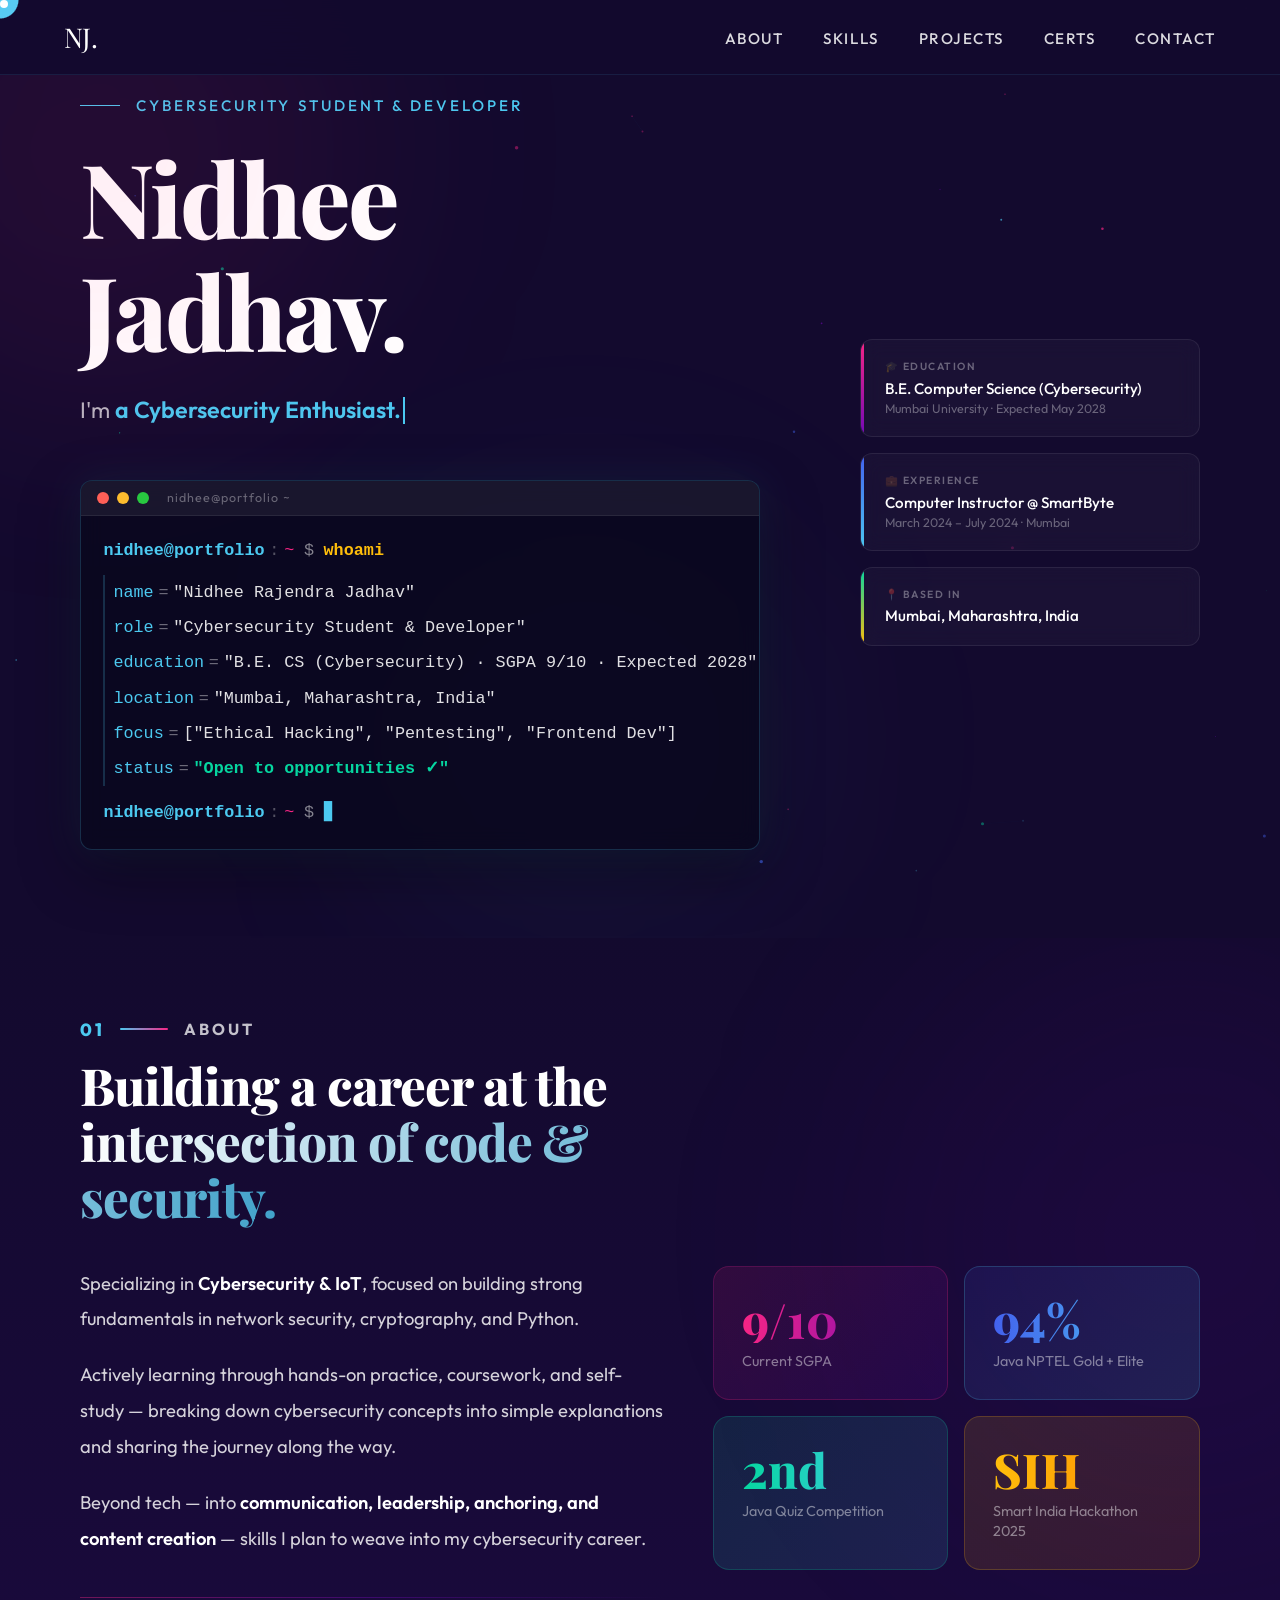
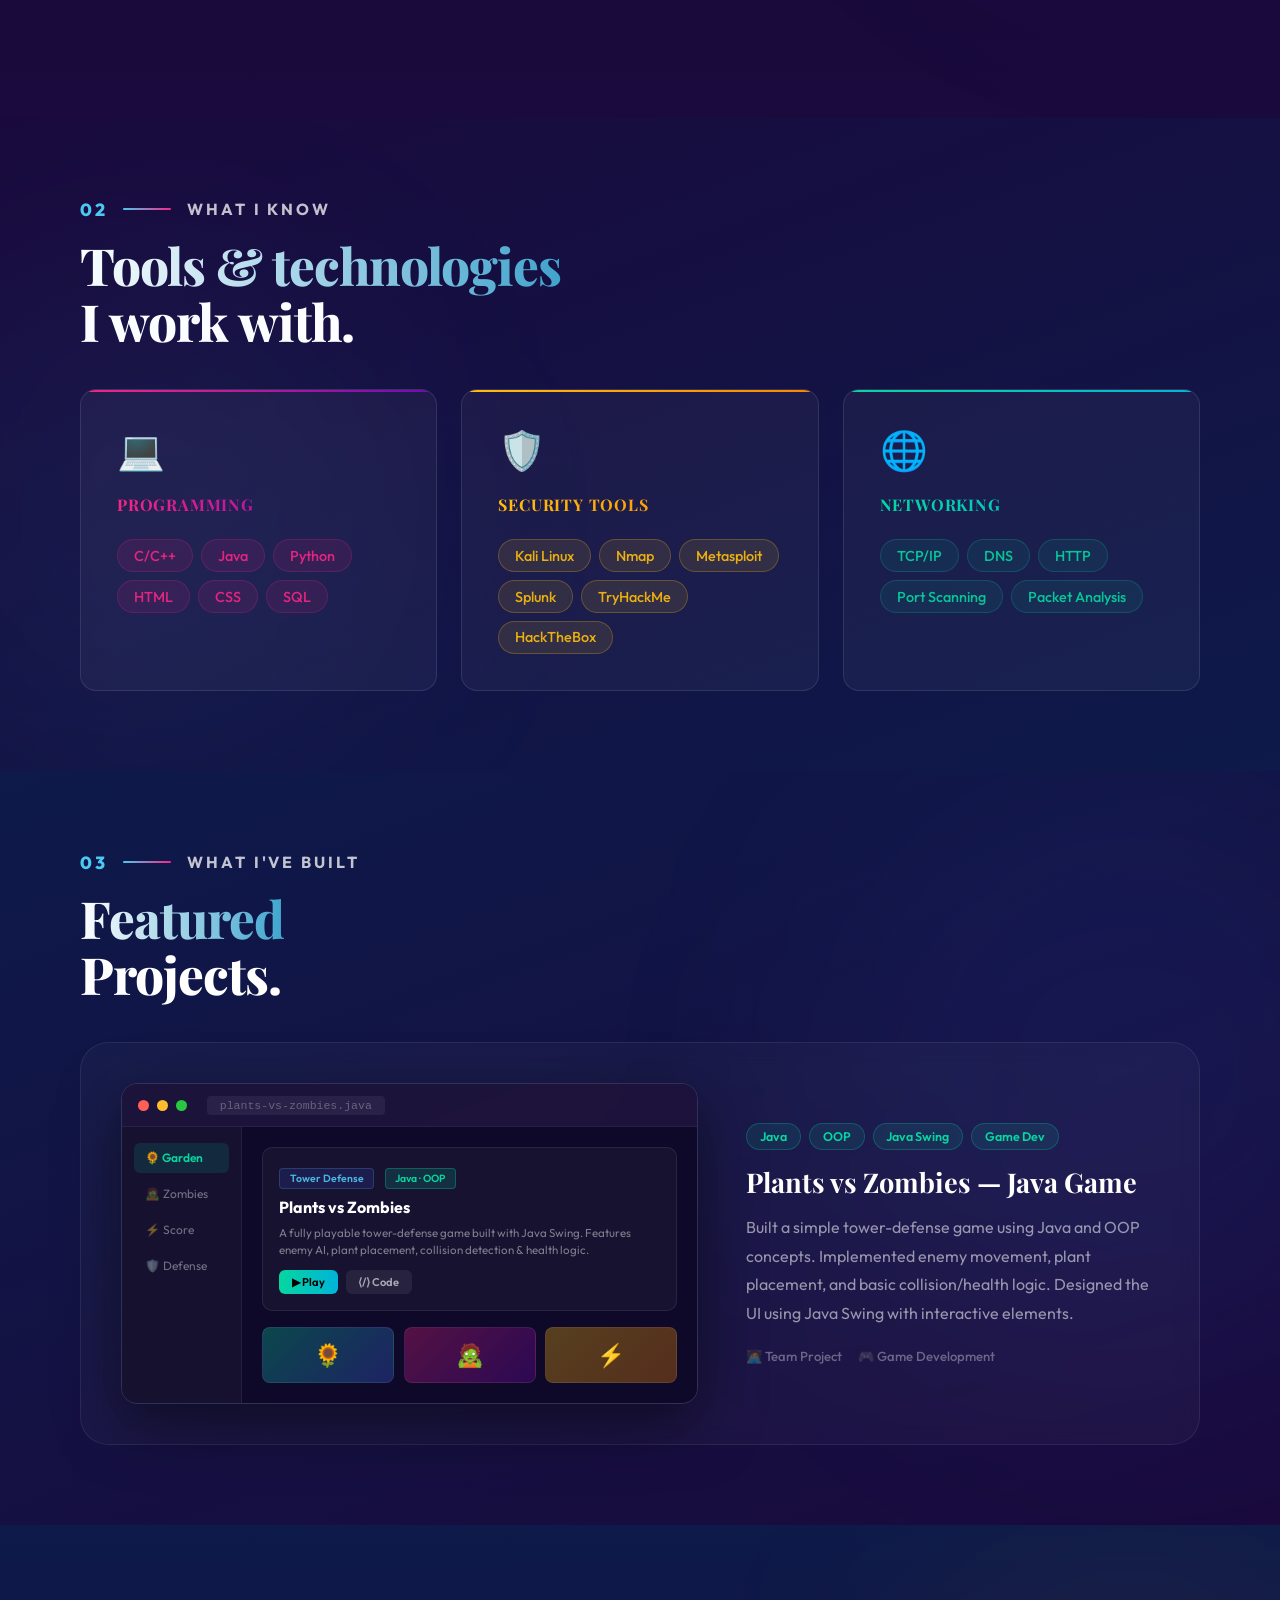
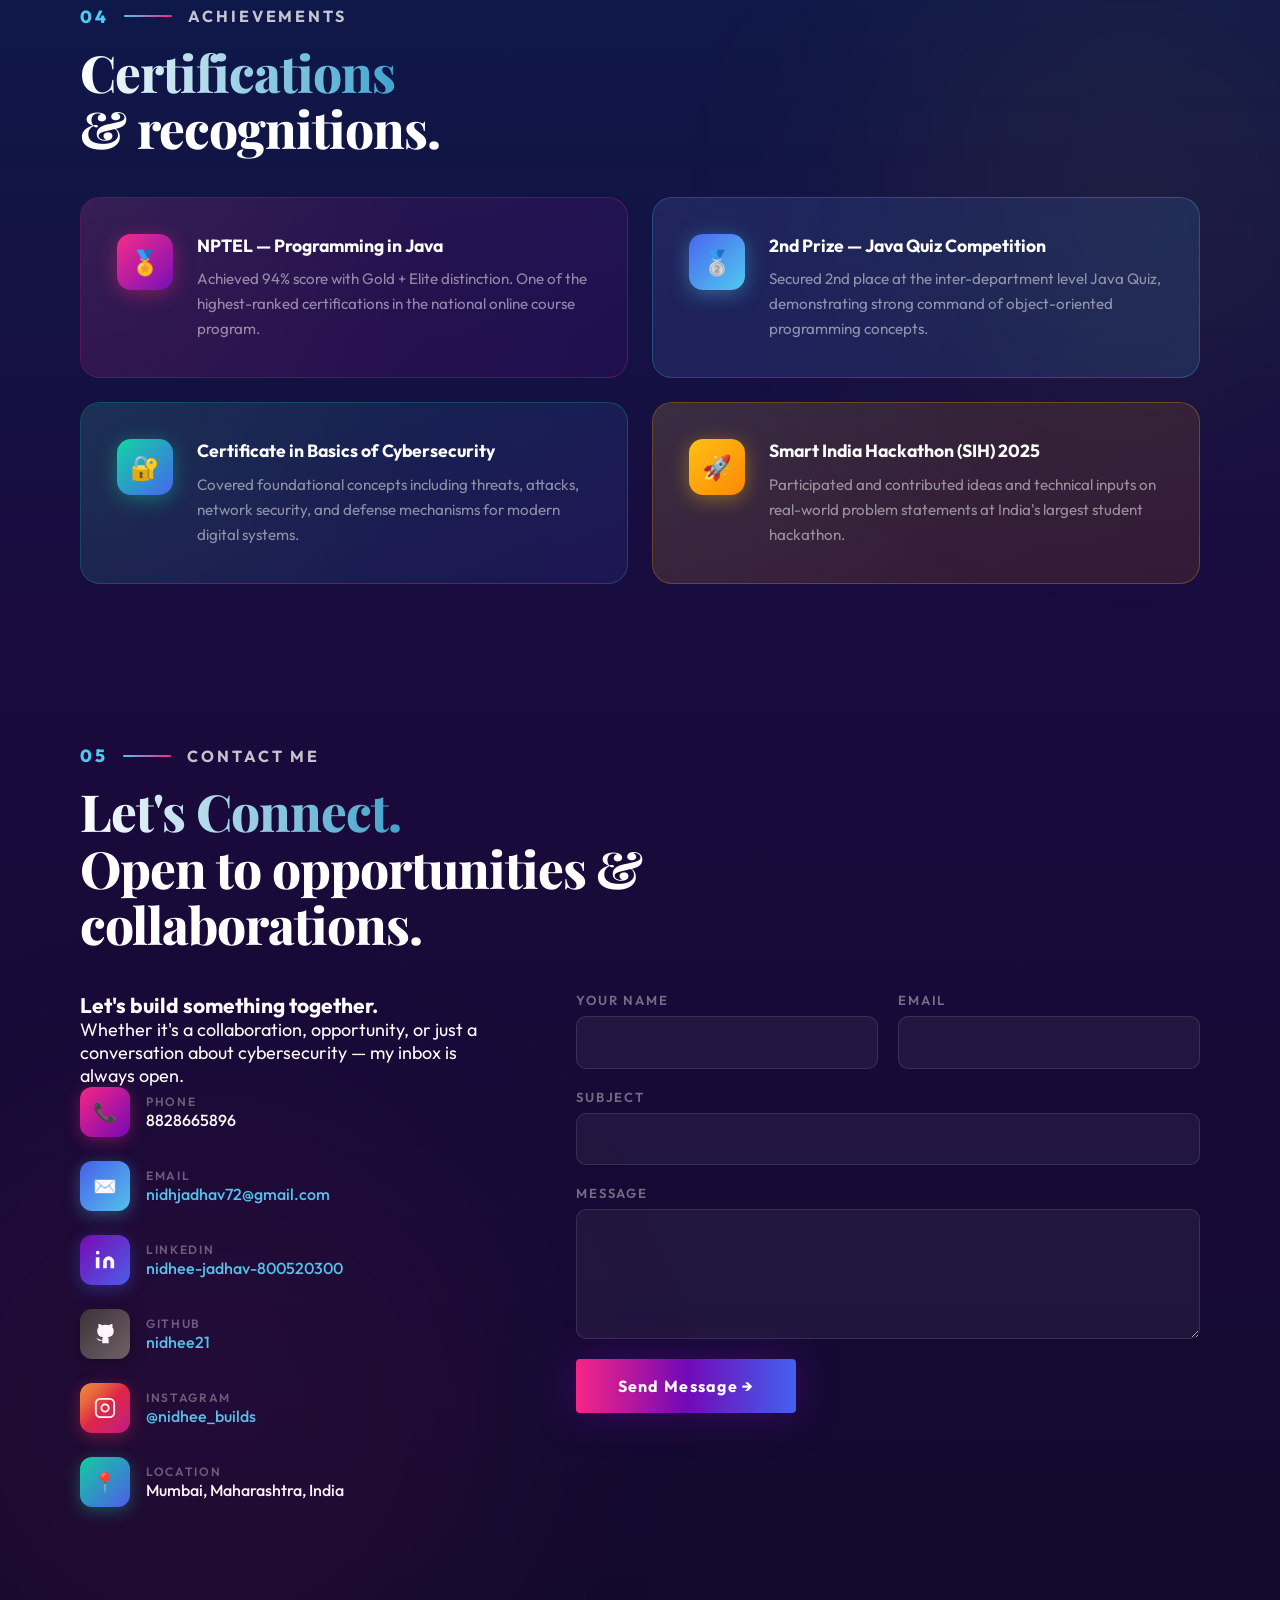
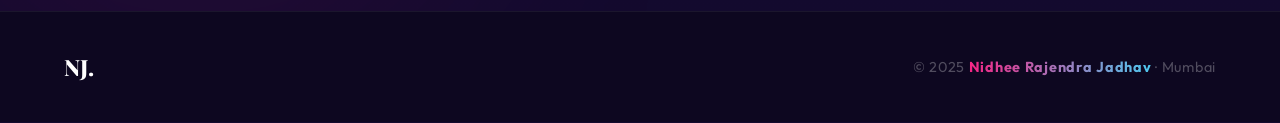
==== index.html @ bcaefa11 "updated" ====
<!DOCTYPE html>
<html lang="en">
<head>
  <meta charset="UTF-8"/>
  <meta name="viewport" content="width=device-width, initial-scale=1.0"/>
  <title>Nidhee Jadhav — Portfolio</title>

  <!-- Google Fonts -->
  <link rel="preconnect" href="https://fonts.googleapis.com"/>
  <link rel="preconnect" href="https://fonts.gstatic.com" crossorigin/>
  <link href="https://fonts.googleapis.com/css2?family=Outfit:wght@300;400;500;600;700;800&family=Playfair+Display:wght@700;800;900&display=swap" rel="stylesheet"/>

  <!-- ── CSS FILES ──
       Each file controls one part of the site.
       Edit the matching file to change that section's style.
  -->
  <link rel="stylesheet" href="css/base.css"/>          <!-- Variables, reset, shared utils -->
  <link rel="stylesheet" href="css/cursor.css"/>        <!-- Liquid blob cursor -->
  <link rel="stylesheet" href="css/nav.css"/>           <!-- Navigation bar -->
  <link rel="stylesheet" href="css/hero.css"/>          <!-- Hero section -->
  <link rel="stylesheet" href="css/about.css"/>         <!-- About section -->
  <link rel="stylesheet" href="css/skills.css"/>        <!-- Skills section -->
  <link rel="stylesheet" href="css/projects.css"/>      <!-- Projects section -->
  <link rel="stylesheet" href="css/certifications.css"/><!-- Certifications section -->
  <link rel="stylesheet" href="css/contact.css"/>       <!-- Contact section & footer -->
  <link rel="stylesheet" href="css/responsive.css"/>    <!-- Tablet & mobile breakpoints -->
</head>
<body>

<!-- SVG Goo Filter (powers the liquid cursor effect) -->
<svg style="position:fixed;width:0;height:0;z-index:-1">
  <defs>
    <filter id="goo">
      <feGaussianBlur in="SourceGraphic" stdDeviation="8" result="blur"/>
      <feColorMatrix in="blur" mode="matrix" values="1 0 0 0 0  0 1 0 0 0  0 0 1 0 0  0 0 0 20 -8" result="goo"/>
    </filter>
  </defs>
</svg>

<!-- Liquid cursor elements -->
<div class="cursor-blob" id="cursorBlob"></div>
<div class="cursor-dot"  id="cursorDot"></div>

<!-- Particle canvas background -->
<canvas id="particle-canvas"></canvas>

<!-- ── NAVIGATION ── -->
<nav>
  <a href="#hero" class="nav-logo">NJ.</a>
  <button class="hamburger" id="hamburger" onclick="toggleMenu()">
    <span></span><span></span><span></span>
  </button>
  <ul class="nav-links" id="navLinks">
    <li><a href="#about"          onclick="closeMenu()">About</a></li>
    <li><a href="#skills"         onclick="closeMenu()">Skills</a></li>
    <li><a href="#projects"       onclick="closeMenu()">Projects</a></li>
    <li><a href="#certifications" onclick="closeMenu()">Certs</a></li>
    <li><a href="#contact"        onclick="closeMenu()">Contact</a></li>
  </ul>
</nav>

<!-- ══════════════════════════════════════════════════════
     SECTIONS
     Each section lives in its own file inside /sections/
     Open that file to edit the content of that section.
     ════════════════════════════════════════════════════ -->

<!-- Hero → edit: sections/hero.html -->
<section id="hero">
  <div class="blob" style="width:500px;height:500px;background:rgba(247,37,133,0.08);top:-100px;left:-150px"></div>
  <div class="blob" style="width:400px;height:400px;background:rgba(76,201,240,0.06);bottom:0;left:30%"></div>
  <div class="hero-left">
    <div class="hero-eyebrow">
      <div class="hero-eyebrow-line"></div>
      <span class="hero-eyebrow-text">Cybersecurity Student &amp; Developer</span>
    </div>
    <h1 class="hero-name">
      <span class="line1">Nidhee</span>
      <span class="line2">Jadhav.</span>
    </h1>
    <div class="typing-wrap">
      I'm <span id="typed-text"></span><span class="cursor-blink"></span>
    </div>
    <div class="terminal-box">
      <div class="terminal-bar">
        <span class="t-dot" style="background:#ff5f57"></span>
        <span class="t-dot" style="background:#febc2e"></span>
        <span class="t-dot" style="background:#28c840"></span>
        <span class="t-title">nidhee@portfolio ~</span>
      </div>
      <div class="terminal-body">
        <div class="t-line">
          <span class="t-prompt">nidhee@portfolio</span><span class="t-sep">:</span><span class="t-path">~</span><span class="t-dollar">$</span>
          <span class="t-cmd">whoami</span>
        </div>
        <div class="t-output">
          <div class="t-row"><span class="t-key">name</span><span class="t-eq">=</span><span class="t-val">"Nidhee Rajendra Jadhav"</span></div>
          <div class="t-row"><span class="t-key">role</span><span class="t-eq">=</span><span class="t-val">"Cybersecurity Student &amp; Developer"</span></div>
          <div class="t-row"><span class="t-key">education</span><span class="t-eq">=</span><span class="t-val">"B.E. CS (Cybersecurity) · SGPA 9/10 · Expected 2028"</span></div>
          <div class="t-row"><span class="t-key">location</span><span class="t-eq">=</span><span class="t-val">"Mumbai, Maharashtra, India"</span></div>
          <div class="t-row"><span class="t-key">focus</span><span class="t-eq">=</span><span class="t-val">["Ethical Hacking", "Pentesting", "Frontend Dev"]</span></div>
          <div class="t-row"><span class="t-key">status</span><span class="t-eq">=</span><span class="t-val t-green">"Open to opportunities ✓"</span></div>
        </div>
        <div class="t-line t-cursor-line">
          <span class="t-prompt">nidhee@portfolio</span><span class="t-sep">:</span><span class="t-path">~</span><span class="t-dollar">$</span>
          <span class="t-blink">▋</span>
        </div>
      </div>
    </div>
  </div>
  <div class="hero-cards">
    <div class="h-card">
      <div class="h-card-label">🎓 Education</div>
      <div class="h-card-val">B.E. Computer Science (Cybersecurity)</div>
      <div class="h-card-sub">Mumbai University · Expected May 2028</div>
    </div>
    <div class="h-card">
      <div class="h-card-label">💼 Experience</div>
      <div class="h-card-val">Computer Instructor @ SmartByte</div>
      <div class="h-card-sub">March 2024 – July 2024 · Mumbai</div>
    </div>
    <div class="h-card">
      <div class="h-card-label">📍 Based In</div>
      <div class="h-card-val">Mumbai, Maharashtra, India</div>
    </div>
  </div>
</section>

<!-- About → edit: sections/about.html -->
<section id="about">
  <div class="blob" style="width:600px;height:600px;background:rgba(114,9,183,0.07);top:0;right:-200px"></div>
  <div class="sec-tag fade-up">
    <span class="sec-tag-num">01</span>
    <div class="sec-tag-line"></div>
    <span class="sec-tag-label">About</span>
  </div>
  <h2 class="sec-title fade-up delay-1">Building a career at the<br><span class="grad-text">intersection of code &amp; security.</span></h2>
  <div class="about-layout">
    <div class="about-bio fade-up delay-1">
      <p>Specializing in <strong>Cybersecurity &amp; IoT</strong>, focused on building strong fundamentals in network security, cryptography, and Python.</p>
      <p>Actively learning through hands-on practice, coursework, and self-study — breaking down cybersecurity concepts into simple explanations and sharing the journey along the way.</p>
      <p>Beyond tech — into <strong>communication, leadership, anchoring, and content creation</strong> — skills I plan to weave into my cybersecurity career.</p>
      <div class="glow-divider"></div>
    </div>
    <div class="stats-grid fade-up delay-2">
      <div class="stat-card sc1"><div class="stat-num">9/10</div><div class="stat-lbl">Current SGPA</div></div>
      <div class="stat-card sc2"><div class="stat-num">94%</div><div class="stat-lbl">Java NPTEL Gold + Elite</div></div>
      <div class="stat-card sc3"><div class="stat-num">2nd</div><div class="stat-lbl">Java Quiz Competition</div></div>
      <div class="stat-card sc4"><div class="stat-num">SIH</div><div class="stat-lbl">Smart India Hackathon 2025</div></div>
    </div>
  </div>
</section>

<!-- Skills → edit: sections/skills.html -->
<section id="skills">
  <div class="blob" style="width:500px;height:500px;background:rgba(76,201,240,0.05);bottom:0;left:-100px"></div>
  <div class="sec-tag fade-up">
    <span class="sec-tag-num">02</span>
    <div class="sec-tag-line"></div>
    <span class="sec-tag-label">What I Know</span>
  </div>
  <h2 class="sec-title fade-up delay-1"><span class="grad-text">Tools &amp; technologies</span><br>I work with.</h2>
  <div class="skills-grid">
    <div class="skill-card fade-up delay-1">
      <span class="sk-icon">💻</span>
      <div class="sk-name">Programming</div>
      <div class="skill-pills">
        <span class="pill">C/C++</span>
        <span class="pill">Java</span>
        <span class="pill">Python</span>
        <span class="pill">HTML</span>
        <span class="pill">CSS</span>
        <span class="pill">SQL</span>
      </div>
    </div>
    <div class="skill-card fade-up delay-2">
      <span class="sk-icon">🛡️</span>
      <div class="sk-name">Security Tools</div>
      <div class="skill-pills">
        <span class="pill">Kali Linux</span>
        <span class="pill">Nmap</span>
        <span class="pill">Metasploit</span>
        <span class="pill">Splunk</span>
        <span class="pill">TryHackMe</span>
        <span class="pill">HackTheBox</span>
      </div>
    </div>
    <div class="skill-card fade-up delay-3">
      <span class="sk-icon">🌐</span>
      <div class="sk-name">Networking</div>
      <div class="skill-pills">
        <span class="pill">TCP/IP</span>
        <span class="pill">DNS</span>
        <span class="pill">HTTP</span>
        <span class="pill">Port Scanning</span>
        <span class="pill">Packet Analysis</span>
      </div>
    </div>
  </div>
</section>

<!-- Projects → edit: sections/projects.html -->
<section id="projects">
  <div class="blob" style="width:600px;height:600px;background:rgba(67,97,238,0.07);top:0;right:-150px"></div>
  <div class="sec-tag fade-up">
    <span class="sec-tag-num">03</span>
    <div class="sec-tag-line"></div>
    <span class="sec-tag-label">What I've Built</span>
  </div>
  <h2 class="sec-title fade-up delay-1"><span class="grad-text">Featured</span><br>Projects.</h2>
  <div class="projects-grid">
    <div class="proj-card fade-up delay-1">
      <div class="proj-mockup">
        <div class="mockup-bar">
          <span class="mbar-dot" style="background:#ff5f57"></span>
          <span class="mbar-dot" style="background:#febc2e"></span>
          <span class="mbar-dot" style="background:#28c840"></span>
          <div class="mbar-url">plants-vs-zombies.java</div>
        </div>
        <div class="mockup-screen">
          <div class="mockup-sidebar">
            <div class="msb-item active">🌻 Garden</div>
            <div class="msb-item">🧟 Zombies</div>
            <div class="msb-item">⚡ Score</div>
            <div class="msb-item">🛡️ Defense</div>
          </div>
          <div class="mockup-content">
            <div class="mc-hero-card">
              <div class="mc-tag">Tower Defense</div>
              <div class="mc-tag" style="background:rgba(6,214,160,0.15);color:var(--teal);border-color:rgba(6,214,160,0.3)">Java · OOP</div>
              <div class="mc-title">Plants vs Zombies</div>
              <div class="mc-desc">A fully playable tower-defense game built with Java Swing. Features enemy AI, plant placement, collision detection &amp; health logic.</div>
              <div class="mc-actions">
                <div class="mc-btn">▶ Play</div>
                <div class="mc-btn mc-btn-ghost">⟨/⟩ Code</div>
              </div>
            </div>
            <div class="mc-thumb-row">
              <div class="mc-thumb" style="background:linear-gradient(135deg,rgba(6,214,160,0.3),rgba(67,97,238,0.3))">🌻</div>
              <div class="mc-thumb" style="background:linear-gradient(135deg,rgba(247,37,133,0.3),rgba(114,9,183,0.3))">🧟</div>
              <div class="mc-thumb" style="background:linear-gradient(135deg,rgba(255,190,11,0.3),rgba(251,133,0,0.3))">⚡</div>
            </div>
          </div>
        </div>
      </div>
      <div class="proj-info">
        <div class="proj-tags">
          <span class="ptag ptag-green">Java</span>
          <span class="ptag ptag-green">OOP</span>
          <span class="ptag ptag-green">Java Swing</span>
          <span class="ptag ptag-green">Game Dev</span>
        </div>
        <h3 class="proj-title">Plants vs Zombies — Java Game</h3>
        <p class="proj-desc">Built a simple tower-defense game using Java and OOP concepts. Implemented enemy movement, plant placement, and basic collision/health logic. Designed the UI using Java Swing with interactive elements.</p>
        <div class="proj-meta">
          <span class="proj-meta-item">🧑‍💻 Team Project</span>
          <span class="proj-meta-item">🎮 Game Development</span>
        </div>
      </div>
    </div>
  </div>
</section>

<!-- Certifications → edit: sections/certifications.html -->
<section id="certifications">
  <div class="blob" style="width:500px;height:500px;background:rgba(255,190,11,0.05);top:0;right:-100px"></div>
  <div class="sec-tag fade-up">
    <span class="sec-tag-num">04</span>
    <div class="sec-tag-line"></div>
    <span class="sec-tag-label">Achievements</span>
  </div>
  <h2 class="sec-title fade-up delay-1"><span class="grad-text">Certifications</span><br>&amp; recognitions.</h2>
  <div class="cert-grid">
    <div class="cert-card cc1 fade-up delay-1">
      <div class="cert-icon-wrap">🏅</div>
      <div>
        <div class="cert-body-title">NPTEL — Programming in Java</div>
        <div class="cert-body-desc">Achieved 94% score with Gold + Elite distinction. One of the highest-ranked certifications in the national online course program.</div>
      </div>
    </div>
    <div class="cert-card cc2 fade-up delay-2">
      <div class="cert-icon-wrap">🥈</div>
      <div>
        <div class="cert-body-title">2nd Prize — Java Quiz Competition</div>
        <div class="cert-body-desc">Secured 2nd place at the inter-department level Java Quiz, demonstrating strong command of object-oriented programming concepts.</div>
      </div>
    </div>
    <div class="cert-card cc3 fade-up delay-1">
      <div class="cert-icon-wrap">🔐</div>
      <div>
        <div class="cert-body-title">Certificate in Basics of Cybersecurity</div>
        <div class="cert-body-desc">Covered foundational concepts including threats, attacks, network security, and defense mechanisms for modern digital systems.</div>
      </div>
    </div>
    <div class="cert-card cc4 fade-up delay-2">
      <div class="cert-icon-wrap">🚀</div>
      <div>
        <div class="cert-body-title">Smart India Hackathon (SIH) 2025</div>
        <div class="cert-body-desc">Participated and contributed ideas and technical inputs on real-world problem statements at India's largest student hackathon.</div>
      </div>
    </div>
  </div>
</section>

<!-- Contact → edit: sections/contact.html -->
<section id="contact">
  <div class="blob" style="width:600px;height:600px;background:rgba(247,37,133,0.06);bottom:-100px;left:-100px"></div>
  <div class="sec-tag fade-up">
    <span class="sec-tag-num">05</span>
    <div class="sec-tag-line"></div>
    <span class="sec-tag-label">Contact Me</span>
  </div>
  <h2 class="sec-title fade-up delay-1"><span class="grad-text">Let's Connect.</span><br>Open to opportunities &amp; collaborations.</h2>
  <div class="contact-layout">
    <div class="fade-up delay-1">
      <h3>Let's build something together.</h3>
      <p>Whether it's a collaboration, opportunity, or just a conversation about cybersecurity — my inbox is always open.</p>
      <div class="contact-item ci1">
        <div class="ci-icon">📞</div>
        <div><div class="ci-lbl">Phone</div><div class="ci-val">8828665896</div></div>
      </div>
      <div class="contact-item ci2">
        <div class="ci-icon">✉️</div>
        <div>
          <div class="ci-lbl">Email</div>
          <div class="ci-val"><a href="https://mail.google.com/mail/?view=cm&to=nidhjadhav72@gmail.com" target="_blank">nidhjadhav72@gmail.com</a></div>
        </div>
      </div>
      <div class="contact-item ci3">
        <div class="ci-icon ci3" style="display:flex;align-items:center;justify-content:center">
  <svg width="22" height="22" viewBox="0 0 24 24" fill="white"><path d="M16 8a6 6 0 0 1 6 6v7h-4v-7a2 2 0 0 0-2-2 2 2 0 0 0-2 2v7h-4v-7a6 6 0 0 1 6-6z"/><rect x="2" y="9" width="4" height="12"/><circle cx="4" cy="4" r="2"/></svg>
</div>
        <div>
          <div class="ci-lbl">LinkedIn</div>
          <div class="ci-val"><a href="https://www.linkedin.com/in/nidhee-jadhav-800520300" target="_blank">nidhee-jadhav-800520300</a></div>
        </div>
      </div>
      <div class="contact-item ci3">
  <div class="ci-icon" style="background:linear-gradient(135deg,#333,#666);box-shadow:0 4px 16px rgba(0,0,0,0.4);display:flex;align-items:center;justify-content:center">
  <svg width="22" height="22" viewBox="0 0 24 24" fill="white"><path d="M9 19c-5 1.5-5-2.5-7-3m14 6v-3.87a3.37 3.37 0 0 0-.94-2.61c3.14-.35 6.44-1.54 6.44-7A5.44 5.44 0 0 0 20 4.77 5.07 5.07 0 0 0 19.91 1S18.73.65 16 2.48a13.38 13.38 0 0 0-7 0C6.27.65 5.09 1 5.09 1A5.07 5.07 0 0 0 5 4.77a5.44 5.44 0 0 0-1.5 3.78c0 5.42 3.3 6.61 6.44 7A3.37 3.37 0 0 0 9 18.13V22"/></svg>
</div>
  <div>
    <div class="ci-lbl">GitHub</div>
    <div class="ci-val">
      <a href="https://github.com/nidhee21" target="_blank">nidhee21</a>
    </div>
  </div>
</div>

<div class="contact-item ci4">
  <div class="ci-icon" style="background:linear-gradient(135deg,#f09433,#e6683c,#dc2743,#cc2366,#bc1888);box-shadow:0 4px 16px rgba(220,39,67,0.4);display:flex;align-items:center;justify-content:center">
  <svg width="22" height="22" viewBox="0 0 24 24" fill="none" stroke="white" stroke-width="2"><rect x="2" y="2" width="20" height="20" rx="5" ry="5"/><path d="M16 11.37A4 4 0 1 1 12.63 8 4 4 0 0 1 16 11.37z"/><line x1="17.5" y1="6.5" x2="17.51" y2="6.5"/></svg>
</div>
  <div>
    <div class="ci-lbl">Instagram</div>
    <div class="ci-val">
      <a href="https://www.instagram.com/nidhee_builds" target="_blank">@nidhee_builds</a>
    </div>
  </div>
</div>
      <div class="contact-item ci4">
        <div class="ci-icon">📍</div>
        <div><div class="ci-lbl">Location</div><div class="ci-val">Mumbai, Maharashtra, India</div></div>
      </div>
    </div>
    <form class="contact-form fade-up delay-2" onsubmit="handleSubmit(event)" action="https://formspree.io/f/maqpbyny" method="POST">
      <div class="form-row">
      <div class="fg"><label>Your Name</label><input type="text" name="name" placeholder="" required></div>
        <div class="fg"><label>Email</label><input type="email" name="email" placeholder="" required></div>
      </div>
      <div class="fg"><label>Subject</label><input type="text" name="subject" placeholder=""></div>
      <div class="fg"><label>Message</label><textarea name="message" placeholder="" required></textarea></div>
      <button type="submit" class="btn-submit">Send Message →</button>
      <div id="form-ok" style="display:none;font-size:0.88rem;font-weight:600;background:linear-gradient(90deg,var(--teal),var(--cyan));-webkit-background-clip:text;-webkit-text-fill-color:transparent;background-clip:text">
        ✓ Message sent! I'll get back to you soon.
      </div>
    </form>
  </div>
</section>

<!-- Footer -->
<footer>
  <div class="footer-logo">NJ.</div>
  <div class="footer-copy">© 2025 <span class="footer-grad">Nidhee Rajendra Jadhav</span> · Mumbai</div>
</footer>

<!-- ── JS FILES ──
     Each file controls one feature.
     Edit the matching file to change that behaviour.
-->
<script src="js/particles.js"></script>   <!-- Animated particle background -->
<script src="js/cursor.js"></script>      <!-- Liquid blob cursor -->
<script src="js/typing.js"></script>      <!-- Typing animation in hero -->
<script src="js/nav.js"></script>         <!-- Hamburger menu + scroll observer -->
<script src="js/form.js"></script>        <!-- Contact form submission -->

</body>
</html>
---- css/base.css ----
/* ============================================
   base.css — CSS Variables, Reset & Utilities
   ============================================ */

*,*::before,*::after { box-sizing: border-box; margin: 0; padding: 0; max-width: 100%; }

:root {
  --pink:    #f72585;
  --violet:  #7209b7;
  --blue:    #4361ee;
  --cyan:    #4cc9f0;
  --teal:    #06d6a0;
  --yellow:  #ffbe0b;
  --orange:  #fb8500;
  --white:   #fff;
  --dark:    #130a2e;
  --sans:    'Outfit', sans-serif;
  --display: 'Playfair Display', serif;
}

html {
  scroll-behavior: smooth;
  overflow-x: hidden;
}

body {
  background:  var(--dark);
  color:       var(--white);
  font-family: var(--sans);
  font-size:   18px;
  overflow-x:  hidden;
  cursor:      none;
  position:    relative;
  width:       100%;
}

html, body, * { cursor: none !important; }

/* Particle Canvas */
#particle-canvas {
  position:       fixed;
  top: 0; left: 0;
  width:          100%;
  height:         100%;
  z-index:        0;
  pointer-events: none;
}

/* Section basics */
section {
  padding:   5rem 5rem;
  position:  relative;
  z-index:   1;
  overflow:  hidden;
}

.sec-tag {
  display:       flex;
  align-items:   center;
  gap:           1rem;
  margin-bottom: 1rem;
}
.sec-tag-num   { font-size: 1.1rem; font-weight: 800; letter-spacing: 0.15em; color: var(--cyan); }
.sec-tag-line  { width: 48px; height: 2px; background: linear-gradient(90deg, var(--cyan), var(--pink)); border-radius: 2px; }
.sec-tag-label { font-size: 1rem; font-weight: 700; letter-spacing: 0.18em; text-transform: uppercase; color: rgba(255,255,255,0.75); }

.sec-title {
  font-family:   var(--display);
  font-size:     clamp(2rem, 4vw, 3.5rem);
  font-weight:   800;
  line-height:   1.1;
  letter-spacing:-0.02em;
  margin-bottom: 2.5rem;
  max-width:     640px;
}

.grad-text {
  background:             linear-gradient(90deg, var(--white) 0%, rgba(76,201,240,0.8) 100%);
  -webkit-background-clip: text;
  -webkit-text-fill-color: transparent;
  background-clip:         text;
}

/* Glow blob decoration */
.blob {
  position:       absolute;
  border-radius:  50%;
  filter:         blur(120px);
  pointer-events: none;
  z-index:        0;
}

/* Fade-up animation (always visible, observer adds .visible) */
.fade-up         { opacity: 1; transform: none; }
.fade-up.visible { opacity: 1; transform: none; }
.delay-1 {} .delay-2 {} .delay-3 {}

/* Touch device: restore cursor */
@media (hover: none), (pointer: coarse) {
  html, body, * { cursor: auto !important; }
  .cursor-blob, .cursor-dot { display: none !important; }
}
---- css/cursor.css ----
/* ============================================
   cursor.css — Liquid Blob Cursor
   ============================================ */

.cursor-blob {
  position:        fixed;
  top: 0; left: 0;
  width:           40px;
  height:          40px;
  background:      rgba(76,201,240,0.85);
  border-radius:   50%;
  pointer-events:  none;
  z-index:         999999;
  transform:       translate(0,0);
  transition:      width 0.3s ease, height 0.3s ease, background 0.3s ease;
  filter:          url('#goo');
  mix-blend-mode:  screen;
}

.cursor-dot {
  position:       fixed;
  top: 0; left: 0;
  width:          8px;
  height:         8px;
  background:     #ffffff;
  border-radius:  50%;
  pointer-events: none;
  z-index:        9999999;
  transform:      translate(0,0);
}

/* Hide legacy cursor elements */
.cursor      { display: none; }
.cursor-ring { display: none; }
---- css/nav.css ----
/* ============================================
   nav.css — Navigation Bar
   ============================================ */

nav {
  position:        fixed;
  top: 0; left: 0; right: 0;
  z-index:         500;
  display:         flex;
  justify-content: space-between;
  align-items:     center;
  padding:         1.2rem 4rem;
  background:      rgba(19,10,46,0.92);
  backdrop-filter: blur(20px);
  border-bottom:   1px solid rgba(76,201,240,0.1);
}

.nav-logo {
  font-family:     var(--display);
  font-size:       1.7rem;
  color:           var(--white);
  text-decoration: none;
  letter-spacing:  -0.02em;
}

.nav-links {
  display:    flex;
  gap:        2.5rem;
  list-style: none;
}

.nav-links a {
  text-decoration: none;
  font-size:       0.95rem;
  font-weight:     500;
  letter-spacing:  0.1em;
  text-transform:  uppercase;
  color:           rgba(255,255,255,0.85);
  transition:      color 0.2s;
  position:        relative;
}

.nav-links a::after {
  content:    '';
  position:   absolute;
  bottom:     -4px;
  left:       0;
  width:      0;
  height:     1px;
  background: var(--cyan);
  transition: width 0.3s;
}

.nav-links a:hover             { color: var(--cyan); }
.nav-links a:hover::after      { width: 100%; }

/* Hamburger (mobile only) */
.hamburger {
  display:    none;
  flex-direction: column;
  gap:        5px;
  cursor:     pointer;
  background: none;
  border:     none;
  padding:    4px;
}

.hamburger span {
  display:       block;
  width:         25px;
  height:        2px;
  background:    var(--white);
  border-radius: 2px;
  transition:    all 0.3s;
}

.hamburger.open span:nth-child(1) { transform: rotate(45deg) translate(5px,5px); }
.hamburger.open span:nth-child(2) { opacity: 0; width: 0; }
.hamburger.open span:nth-child(3) { transform: rotate(-45deg) translate(5px,-5px); }
---- css/hero.css ----
/* ============================================
   hero.css — Hero Section
   ============================================ */

#hero {
  min-height:            100vh;
  display:               grid;
  grid-template-columns: 1fr 340px;
  align-items:           center;
  gap:                   3rem;
  padding:               6rem 5rem 3rem 5rem;
  position:              relative;
  z-index:               1;
  overflow:              clip;
}

.hero-left {
  display:        flex;
  flex-direction: column;
  justify-content:center;
}

/* Eyebrow label */
.hero-eyebrow      { display: flex; align-items: center; gap: 1rem; margin-bottom: 1rem; }
.hero-eyebrow-line { width: 40px; height: 1px; background: var(--cyan); }
.hero-eyebrow-text {
  font-size:      0.95rem;
  font-weight:    500;
  letter-spacing: 0.2em;
  text-transform: uppercase;
  color:          var(--cyan);
}

/* Name */
.hero-name {
  font-family:    var(--display);
  font-size:      clamp(4rem, 8vw, 7.5rem);
  font-weight:    800;
  line-height:    1.1;
  letter-spacing: -0.03em;
  margin-bottom:  0.5rem;
  padding:        0.1em 0 0.1em 0;
  overflow:       visible;
}
.hero-name .line1 { color: var(--white); display: block; }
.hero-name .line2 {
  display:               block;
  padding-bottom:        0.1em;
  overflow:              visible;
  color:                 var(--white);
  -webkit-text-fill-color: var(--white);
}

/* Typing animation */
.typing-wrap {
  font-size:   1.4rem;
  color:       rgba(255,255,255,0.7);
  margin-bottom: 0.5rem;
  min-height:  2em;
  font-weight: 400;
}
#typed-text {
  color:       #4cc9f0;
  font-weight: 600;
  font-size:   1.45rem;
}
.cursor-blink {
  display:        inline-block;
  width:          2px;
  height:         1.2em;
  background:     var(--cyan);
  margin-left:    2px;
  vertical-align: text-bottom;
  animation:      blink 0.9s step-end infinite;
}
@keyframes blink { 50% { opacity: 0; } }

/* Terminal box */
.terminal-box {
  margin:          2rem 0 2.5rem 0;
  background:      rgba(10,8,30,0.85);
  border:          1px solid rgba(76,201,240,0.2);
  border-radius:   12px;
  max-width:       680px;
  width:           100%;
  overflow:        hidden;
  box-shadow:      0 0 40px rgba(76,201,240,0.08), 0 20px 60px rgba(0,0,0,0.4);
  backdrop-filter: blur(10px);
}
.t-row{display:flex;gap:0.3rem;white-space:nowrap;padding:0.05rem 0;overflow:visible;}
.terminal-bar {
  background:    rgba(255,255,255,0.06);
  border-bottom: 1px solid rgba(255,255,255,0.07);
  padding:       0.6rem 1rem;
  display:       flex;
  align-items:   center;
  gap:           0.5rem;
}
.t-dot   { width: 12px; height: 12px; border-radius: 50%; display: inline-block; }
.t-title { margin-left: 0.6rem; font-size: 0.78rem; color: rgba(255,255,255,0.35); letter-spacing: 0.08em; font-family: var(--sans); }
.terminal-body {
  padding:     1.1rem 1.4rem 1.2rem;
  font-family: 'Courier New', monospace;
  font-size:   1.05rem;
  line-height: 2;
  color:       rgba(255,255,255,0.88);
}
.t-line        { display: flex; align-items: center; gap: 0.3rem; flex-wrap: wrap; }
.t-prompt      { color: #4cc9f0; font-weight: 700; }
.t-sep         { color: rgba(255,255,255,0.3); }
.t-path        { color: #f72585; }
.t-dollar      { color: rgba(255,255,255,0.5); margin: 0 0.3rem; }
.t-cmd         { color: #ffbe0b; font-weight: 600; }
.t-output      { margin: 0.5rem 0 0.6rem 0; padding-left: 0.5rem; border-left: 2px solid rgba(76,201,240,0.2); }
.t-key         { color: #4cc9f0; }
.t-eq          { color: rgba(255,255,255,0.4); }
.t-val         { color: rgba(255,255,255,0.88); }
.t-green       { color: #06d6a0 !important; font-weight: 600; }
.t-cursor-line { margin-top: 0.3rem; }
.t-blink       { color: #4cc9f0; animation: blink 1s step-end infinite; }

/* Floating info cards (desktop right column) */
.hero-cards {
  display:        flex;
  flex-direction: column;
  gap:            1rem;
  width:          100%;
}
.h-card {
  background:      rgba(255,255,255,0.03);
  border:          1px solid rgba(255,255,255,0.08);
  border-radius:   12px;
  padding:         1.25rem 1.5rem;
  backdrop-filter: blur(10px);
  transition:      transform 0.3s, border-color 0.3s, box-shadow 0.3s;
  position:        relative;
  overflow:        hidden;
}
.h-card::before {
  content:       '';
  position:      absolute;
  top: 0; left: 0;
  width:         3px;
  height:        100%;
  border-radius: 12px 0 0 12px;
}
.h-card:nth-child(1) { animation: float1 6s ease-in-out infinite; }
.h-card:nth-child(2) { animation: float2 6s ease-in-out infinite 0.5s; }
.h-card:nth-child(3) { animation: float3 6s ease-in-out infinite 1s; }
@keyframes float1 { 0%,100%{transform:translateY(0)} 50%{transform:translateY(-8px)} }
@keyframes float2 { 0%,100%{transform:translateY(0)} 50%{transform:translateY(-6px)} }
@keyframes float3 { 0%,100%{transform:translateY(0)} 50%{transform:translateY(-10px)} }
.h-card:nth-child(1)::before { background: linear-gradient(180deg, var(--pink), var(--violet)); }
.h-card:nth-child(2)::before { background: linear-gradient(180deg, var(--blue), var(--cyan)); }
.h-card:nth-child(3)::before { background: linear-gradient(180deg, var(--teal), var(--yellow)); }
.h-card:hover {
  border-color: rgba(76,201,240,0.25);
  box-shadow:   0 8px 40px rgba(76,201,240,0.08);
  transform:    translateX(4px) !important;
}
.h-card-label { font-size: 0.65rem; font-weight: 600; letter-spacing: 0.14em; text-transform: uppercase; color: rgba(255,255,255,0.35); margin-bottom: 0.35rem; }
.h-card-val   { font-size: 0.95rem; font-weight: 500; color: var(--white); }
.h-card-sub   { font-size: 0.78rem; color: rgba(255,255,255,0.35); margin-top: 0.2rem; }
---- css/about.css ----
/* ============================================
   about.css — About Section
   ============================================ */

#about { background: linear-gradient(180deg, #130a2e 0%, #1a0a3d 100%); }

.about-layout {
  display:               grid;
  grid-template-columns: 1.2fr 1fr;
  gap:                   3rem;
  align-items:           start;
}

.about-bio {
  font-size:   1.15rem;
  line-height: 1.95;
  color:       rgba(255,255,255,0.82);
}
.about-bio strong  { color: var(--white); font-weight: 600; }
.about-bio p + p   { margin-top: 1.25rem; }

.glow-divider {
  width:      100%;
  height:     1px;
  background: linear-gradient(90deg, var(--pink), var(--violet), transparent);
  margin:     2.5rem 0;
  opacity:    0.4;
}

/* Stat cards */
.stats-grid {
  display:               grid;
  grid-template-columns: 1fr 1fr;
  gap:                   1rem;
}

.stat-card {
  border-radius: 16px;
  padding:       1.75rem;
  position:      relative;
  overflow:      hidden;
  cursor:        default;
  transition:    transform 0.3s, box-shadow 0.3s;
}
.stat-card:hover       { transform: translateY(-6px); }
.stat-card::after      { content:''; position:absolute; inset:0; border-radius:16px; opacity:0; transition:opacity 0.3s; }
.stat-card:hover::after { opacity: 1; }

.sc1 { background: linear-gradient(135deg,rgba(247,37,133,0.12),rgba(114,9,183,0.12)); border:1px solid rgba(247,37,133,0.2); }
.sc2 { background: linear-gradient(135deg,rgba(67,97,238,0.12),rgba(76,201,240,0.12));  border:1px solid rgba(76,201,240,0.2); }
.sc3 { background: linear-gradient(135deg,rgba(6,214,160,0.12),rgba(76,201,240,0.12));  border:1px solid rgba(6,214,160,0.2); }
.sc4 { background: linear-gradient(135deg,rgba(255,190,11,0.12),rgba(251,133,0,0.12));  border:1px solid rgba(255,190,11,0.2); }

.sc1:hover { box-shadow: 0 0 40px rgba(247,37,133,0.2); }
.sc2:hover { box-shadow: 0 0 40px rgba(76,201,240,0.2); }
.sc3:hover { box-shadow: 0 0 40px rgba(6,214,160,0.2); }
.sc4:hover { box-shadow: 0 0 40px rgba(255,190,11,0.2); }

.stat-num {
  font-family: var(--display);
  font-size:   3rem;
  font-weight: 800;
  line-height: 1;
}
.sc1 .stat-num { background:linear-gradient(90deg,var(--pink),var(--violet));  -webkit-background-clip:text; -webkit-text-fill-color:transparent; background-clip:text; }
.sc2 .stat-num { background:linear-gradient(90deg,var(--blue),var(--cyan));    -webkit-background-clip:text; -webkit-text-fill-color:transparent; background-clip:text; }
.sc3 .stat-num { background:linear-gradient(90deg,var(--teal),var(--cyan));    -webkit-background-clip:text; -webkit-text-fill-color:transparent; background-clip:text; }
.sc4 .stat-num { background:linear-gradient(90deg,var(--yellow),var(--orange));-webkit-background-clip:text; -webkit-text-fill-color:transparent; background-clip:text; }

.stat-lbl { font-size: 0.9rem; color: rgba(255,255,255,0.45); margin-top: 0.5rem; line-height: 1.4; }
---- css/skills.css ----
/* ============================================
   skills.css — Skills Section
   ============================================ */

#skills { background: linear-gradient(160deg, #1a0a3d 0%, #0d1a4a 100%); }

.skills-grid {
  display:               grid;
  grid-template-columns: repeat(3, 1fr);
  gap:                   1.5rem;
}

.skill-card {
  background:  rgba(255,255,255,0.04);
  border:      1px solid rgba(255,255,255,0.1);
  border-radius: 16px;
  padding:     2.25rem;
  position:    relative;
  overflow:    hidden;
  transition:  transform 0.3s, border-color 0.3s, box-shadow 0.3s;
}
.skill-card:hover { transform: translateY(-8px); }

/* Coloured top border per card */
.skill-card::before      { content:''; position:absolute; top:0; left:0; right:0; height:2px; }
.skill-card:nth-child(1)::before { background: linear-gradient(90deg, var(--pink), var(--violet)); }
.skill-card:nth-child(2)::before { background: linear-gradient(90deg, var(--yellow), var(--orange)); }
.skill-card:nth-child(3)::before { background: linear-gradient(90deg, var(--teal), #00b4d8); }

.skill-card:nth-child(1):hover { border-color:rgba(247,37,133,0.3); box-shadow:0 20px 60px rgba(247,37,133,0.1),inset 0 0 40px rgba(247,37,133,0.03); }
.skill-card:nth-child(2):hover { border-color:rgba(255,190,11,0.3);  box-shadow:0 20px 60px rgba(255,190,11,0.1), inset 0 0 40px rgba(255,190,11,0.03); }
.skill-card:nth-child(3):hover { border-color:rgba(6,214,160,0.3);   box-shadow:0 20px 60px rgba(6,214,160,0.1),  inset 0 0 40px rgba(6,214,160,0.03); }

.sk-icon { font-size: 2.4rem; margin-bottom: 1.25rem; display: block; }

.sk-name {
  font-family:    var(--display);
  font-size:      1rem;
  font-weight:    700;
  letter-spacing: 0.05em;
  text-transform: uppercase;
  margin-bottom:  1.5rem;
}
.skill-card:nth-child(1) .sk-name { background:linear-gradient(90deg,var(--pink),var(--violet));   -webkit-background-clip:text; -webkit-text-fill-color:transparent; background-clip:text; }
.skill-card:nth-child(2) .sk-name { background:linear-gradient(90deg,var(--yellow),var(--orange)); -webkit-background-clip:text; -webkit-text-fill-color:transparent; background-clip:text; }
.skill-card:nth-child(3) .sk-name { background:linear-gradient(90deg,var(--teal),#00b4d8);         -webkit-background-clip:text; -webkit-text-fill-color:transparent; background-clip:text; }

/* Skill pills */
.skill-pills { display: flex; flex-wrap: wrap; gap: 0.5rem; }

.pill {
  font-size:     0.9rem;
  font-weight:   500;
  padding:       0.4rem 1rem;
  border-radius: 50px;
  transition:    all 0.25s;
  cursor:        default;
}

.skill-card:nth-child(1) .pill { background:rgba(247,37,133,0.1); color:rgba(247,37,133,0.9); border:1px solid rgba(247,37,133,0.2); }
.skill-card:nth-child(2) .pill { background:rgba(255,190,11,0.1);  color:rgba(255,190,11,0.9);  border:1px solid rgba(255,190,11,0.25); }
.skill-card:nth-child(3) .pill { background:rgba(6,214,160,0.08);  color:rgba(6,214,160,0.9);   border:1px solid rgba(6,214,160,0.2); }

.skill-card:nth-child(1) .pill:hover { background:linear-gradient(90deg,var(--pink),var(--violet));   color:#fff; border-color:transparent; box-shadow:0 0 16px rgba(247,37,133,0.4); }
.skill-card:nth-child(2) .pill:hover { background:linear-gradient(90deg,var(--yellow),var(--orange)); color:#fff; border-color:transparent; box-shadow:0 0 16px rgba(255,190,11,0.4); }
.skill-card:nth-child(3) .pill:hover { background:linear-gradient(90deg,var(--teal),#00b4d8);         color:#fff; border-color:transparent; box-shadow:0 0 16px rgba(6,214,160,0.4); }
---- css/projects.css ----
/* ============================================
   projects.css — Projects Section
   ============================================ */

#projects { background: linear-gradient(160deg, #0d1a4a 0%, #1a0a3d 100%); }

.projects-grid { display: flex; flex-direction: column; gap: 4rem; }

/* Project card wrapper */
.proj-card {
  display:               grid;
  grid-template-columns: 1.4fr 1fr;
  gap:                   3rem;
  align-items:           center;
  background:            rgba(255,255,255,0.03);
  border:                1px solid rgba(255,255,255,0.08);
  border-radius:         28px;
  padding:               2.5rem;
  backdrop-filter:       blur(10px);
  transition:            transform 0.3s, box-shadow 0.3s;
}
.proj-card:hover { transform: translateY(-6px); box-shadow: 0 30px 80px rgba(67,97,238,0.15); }

/* Browser mockup */
.proj-mockup {
  border-radius: 16px;
  overflow:      hidden;
  box-shadow:    0 20px 60px rgba(0,0,0,0.5);
  border:        1px solid rgba(255,255,255,0.1);
}

.mockup-bar {
  background:    rgba(30,20,60,0.95);
  padding:       0.7rem 1rem;
  display:       flex;
  align-items:   center;
  gap:           0.5rem;
  border-bottom: 1px solid rgba(255,255,255,0.06);
}
.mbar-dot { width: 11px; height: 11px; border-radius: 50%; flex-shrink: 0; }
.mbar-url {
  margin-left:   0.75rem;
  font-size:     0.72rem;
  color:         rgba(255,255,255,0.3);
  background:    rgba(255,255,255,0.06);
  padding:       0.2rem 0.8rem;
  border-radius: 4px;
  font-family:   monospace;
}

.mockup-screen {
  display:               grid;
  grid-template-columns: 120px 1fr;
  background:            rgba(15,10,40,0.98);
  min-height:            240px;
}

.mockup-sidebar {
  background:     rgba(255,255,255,0.03);
  border-right:   1px solid rgba(255,255,255,0.06);
  padding:        1rem 0.75rem;
  display:        flex;
  flex-direction: column;
  gap:            0.4rem;
}
.msb-item {
  font-size:     0.75rem;
  padding:       0.45rem 0.7rem;
  border-radius: 6px;
  color:         rgba(255,255,255,0.4);
  cursor:        default;
  transition:    all 0.2s;
  white-space:   nowrap;
}
.msb-item.active { background: rgba(6,214,160,0.12); color: var(--teal); font-weight: 600; }
.msb-item:hover  { background: rgba(255,255,255,0.05); color: rgba(255,255,255,0.7); }

.mockup-content {
  padding:        1.25rem;
  display:        flex;
  flex-direction: column;
  gap:            1rem;
}
.mc-hero-card {
  background:    rgba(255,255,255,0.04);
  border:        1px solid rgba(255,255,255,0.08);
  border-radius: 10px;
  padding:       1rem;
}
.mc-tag {
  display:       inline-block;
  font-size:     0.65rem;
  font-weight:   600;
  padding:       0.2rem 0.6rem;
  border-radius: 4px;
  background:    rgba(67,97,238,0.15);
  color:         rgba(76,201,240,0.9);
  border:        1px solid rgba(76,201,240,0.2);
  margin-right:  0.4rem;
  margin-bottom: 0.5rem;
}
.mc-title  { font-size: 1rem; font-weight: 700; color: var(--white); margin-bottom: 0.4rem; }
.mc-desc   { font-size: 0.72rem; color: rgba(255,255,255,0.45); line-height: 1.5; margin-bottom: 0.75rem; }
.mc-actions { display: flex; gap: 0.5rem; }
.mc-btn      { font-size: 0.7rem; font-weight: 600; padding: 0.3rem 0.8rem; border-radius: 6px; background: linear-gradient(90deg, var(--teal), #00b4d8); color: #000; cursor: default; }
.mc-btn-ghost { background: rgba(255,255,255,0.07); color: rgba(255,255,255,0.6); }

.mc-thumb-row { display: flex; gap: 0.6rem; }
.mc-thumb {
  flex:          1;
  height:        56px;
  border-radius: 8px;
  display:       flex;
  align-items:   center;
  justify-content: center;
  font-size:     1.4rem;
  border:        1px solid rgba(255,255,255,0.07);
}

/* Project info (right side) */
.proj-tags  { display: flex; flex-wrap: wrap; gap: 0.5rem; margin-bottom: 1rem; }
.ptag       { font-size: 0.78rem; font-weight: 600; padding: 0.3rem 0.8rem; border-radius: 50px; }
.ptag-green { background: rgba(6,214,160,0.1); color: var(--teal); border: 1px solid rgba(6,214,160,0.25); }

.proj-title { font-family: var(--display); font-size: 1.7rem; font-weight: 700; color: var(--white); margin-bottom: 0.9rem; line-height: 1.2; }
.proj-desc  { font-size: 1rem; color: rgba(255,255,255,0.55); line-height: 1.8; margin-bottom: 1.25rem; }
.proj-meta  { display: flex; flex-wrap: wrap; gap: 1rem; }
.proj-meta-item { font-size: 0.82rem; color: rgba(255,255,255,0.35); font-weight: 500; }
---- css/certifications.css ----
/* ============================================
   certifications.css — Certifications Section
   ============================================ */

#certifications { background: linear-gradient(180deg, #0d1a4a 0%, #1a0a3d 100%); }

.cert-grid {
  display:               grid;
  grid-template-columns: repeat(2, 1fr);
  gap:                   1.5rem;
}

.cert-card {
  border-radius: 20px;
  padding:       2.25rem;
  display:       flex;
  gap:           1.5rem;
  align-items:   flex-start;
  position:      relative;
  overflow:      hidden;
  transition:    transform 0.3s, box-shadow 0.3s;
  cursor:        default;
}
.cert-card:hover { transform: translateY(-6px); }
.cert-card::after {
  content:         '';
  position:        absolute;
  inset:           0;
  border-radius:   20px;
  background:      radial-gradient(circle at top left, rgba(255,255,255,0.04), transparent 60%);
  pointer-events:  none;
}

.cc1 { background:linear-gradient(135deg,rgba(247,37,133,0.12),rgba(114,9,183,0.12)); border:1px solid rgba(247,37,133,0.25); }
.cc2 { background:linear-gradient(135deg,rgba(67,97,238,0.12),rgba(76,201,240,0.12));  border:1px solid rgba(76,201,240,0.25); }
.cc3 { background:linear-gradient(135deg,rgba(6,214,160,0.12),rgba(67,97,238,0.12));   border:1px solid rgba(6,214,160,0.25); }
.cc4 { background:linear-gradient(135deg,rgba(255,190,11,0.12),rgba(251,133,0,0.12));  border:1px solid rgba(255,190,11,0.25); }

.cc1:hover { box-shadow: 0 20px 60px rgba(247,37,133,0.2); }
.cc2:hover { box-shadow: 0 20px 60px rgba(76,201,240,0.2); }
.cc3:hover { box-shadow: 0 20px 60px rgba(6,214,160,0.2); }
.cc4:hover { box-shadow: 0 20px 60px rgba(255,190,11,0.2); }

.cert-icon-wrap {
  width:          56px;
  height:         56px;
  border-radius:  14px;
  display:        flex;
  align-items:    center;
  justify-content:center;
  font-size:      1.5rem;
  flex-shrink:    0;
}
.cc1 .cert-icon-wrap { background:linear-gradient(135deg,var(--pink),var(--violet));   box-shadow:0 4px 20px rgba(247,37,133,0.4); }
.cc2 .cert-icon-wrap { background:linear-gradient(135deg,var(--blue),var(--cyan));     box-shadow:0 4px 20px rgba(76,201,240,0.4); }
.cc3 .cert-icon-wrap { background:linear-gradient(135deg,var(--teal),var(--blue));     box-shadow:0 4px 20px rgba(6,214,160,0.4); }
.cc4 .cert-icon-wrap { background:linear-gradient(135deg,var(--yellow),var(--orange)); box-shadow:0 4px 20px rgba(255,190,11,0.4); }

.cert-body-title { font-weight: 700; font-size: 1.1rem; color: var(--white); margin-bottom: 0.5rem; line-height: 1.4; }
.cert-body-desc  { font-size: 0.95rem; color: rgba(255,255,255,0.5); line-height: 1.65; }
---- css/contact.css ----
/* ============================================
   contact.css — Contact Section & Footer
   ============================================ */

#contact { background: linear-gradient(180deg, #1a0a3d 0%, #130a2e 100%); }

.contact-layout {
  display:               grid;
  grid-template-columns: 1fr 1.5fr;
  gap:                   5rem;
  align-items:           start;
}

.contact-left h3 { font-family: var(--display); font-size: 1.7rem; font-weight: 700; color: var(--white); margin-bottom: 1rem; }
.contact-left p  { font-size: 1.05rem; color: rgba(255,255,255,0.5); line-height: 1.8; margin-bottom: 2.5rem; }

/* Contact info items */
.contact-item { display: flex; align-items: center; gap: 1rem; margin-bottom: 1.5rem; }
.ci-icon { width: 50px; height: 50px; border-radius: 12px; display: flex; align-items: center; justify-content: center; font-size: 1.2rem; flex-shrink: 0; }
.ci1 .ci-icon { background:linear-gradient(135deg,var(--pink),var(--violet));  box-shadow:0 4px 16px rgba(247,37,133,0.35); }
.ci2 .ci-icon { background:linear-gradient(135deg,var(--blue),var(--cyan));    box-shadow:0 4px 16px rgba(76,201,240,0.35); }
.ci3 .ci-icon { background:linear-gradient(135deg,var(--violet),var(--blue));  box-shadow:0 4px 16px rgba(67,97,238,0.35); }
.ci4 .ci-icon { background:linear-gradient(135deg,var(--teal),var(--blue));    box-shadow:0 4px 16px rgba(6,214,160,0.35); }
.ci-lbl { font-size: 0.75rem; font-weight: 600; letter-spacing: 0.14em; text-transform: uppercase; color: rgba(255,255,255,0.35); }
.ci-val { font-size: 1rem; font-weight: 500; color: var(--white); margin-top: 0.1rem; }
.ci-val a { color: var(--cyan); text-decoration: none; }
.ci-val a:hover { text-decoration: underline; }

/* Contact form */
.contact-form { display: flex; flex-direction: column; gap: 1.25rem; }
.form-row     { display: grid; grid-template-columns: 1fr 1fr; gap: 1.25rem; }
.fg           { display: flex; flex-direction: column; gap: 0.5rem; }
.fg label     { font-size: 0.82rem; font-weight: 600; letter-spacing: 0.14em; text-transform: uppercase; color: rgba(255,255,255,0.4); }

.fg input, .fg textarea {
  background:  rgba(255,255,255,0.05);
  border:      1px solid rgba(255,255,255,0.1);
  border-radius: 10px;
  padding:     0.95rem 1.1rem;
  font-family: var(--sans);
  font-size:   1rem;
  color:       var(--white);
  outline:     none;
  transition:  border-color 0.25s, box-shadow 0.25s;
}
.fg input::placeholder, .fg textarea::placeholder { color: rgba(255,255,255,0.22); }
.fg input:focus, .fg textarea:focus {
  border-color: rgba(76,201,240,0.5);
  box-shadow:   0 0 0 3px rgba(76,201,240,0.08), 0 0 20px rgba(76,201,240,0.1);
}
.fg textarea { resize: vertical; min-height: 130px; }

.btn-submit {
  display:         inline-flex;
  align-items:     center;
  gap:             0.6rem;
  padding:         1.05rem 2.6rem;
  border-radius:   4px;
  font-family:     var(--sans);
  font-size:       1rem;
  font-weight:     700;
  letter-spacing:  0.08em;
  border:          none;
  cursor:          pointer;
  width:           fit-content;
  position:        relative;
  overflow:        hidden;
  background:      linear-gradient(90deg, var(--pink), var(--violet), var(--blue));
  color:           #fff;
  box-shadow:      0 0 40px rgba(114,9,183,0.4);
  transition:      transform 0.2s, box-shadow 0.2s;
}
.btn-submit:hover { transform: translateY(-3px); box-shadow: 0 0 60px rgba(114,9,183,0.6); }

/* Footer */
footer {
  background:      #0d0720;
  border-top:      1px solid rgba(255,255,255,0.06);
  padding:         2.5rem 4rem;
  display:         flex;
  justify-content: space-between;
  align-items:     center;
  position:        relative;
  z-index:         1;
}
.footer-logo { font-family: var(--display); font-size: 1.4rem; font-weight: 800; color: var(--white); }
.footer-copy { font-size: 0.9rem; color: rgba(255,255,255,0.28); letter-spacing: 0.05em; }
.footer-grad {
  background:              linear-gradient(90deg, var(--pink), var(--cyan));
  -webkit-background-clip: text;
  -webkit-text-fill-color: transparent;
  background-clip:         text;
  font-weight:             700;
}
---- css/responsive.css ----
/* ============================================
   responsive.css — Tablet & Mobile Breakpoints
   ============================================ */

/* ── TABLET (≤ 1024px) ── */
@media (max-width: 1024px) {
  nav { padding: 1rem 2rem; }

  #hero {
    grid-template-columns: 1fr;
    padding:    5.5rem 2rem 3rem;
    min-height: auto;
  }
  .hero-left  { max-width: 100%; }
  .hero-cards { display: none; }
  .hero-name  { font-size: clamp(3.5rem, 12vw, 6rem); }

  section { padding: 4rem 2rem; }

  .about-layout  { grid-template-columns: 1fr; gap: 2.5rem; }
  .stats-grid    { grid-template-columns: 1fr 1fr; }
  .skills-grid   { grid-template-columns: 1fr 1fr; }

  .proj-card     { grid-template-columns: 1fr; gap: 2rem; }
  .proj-browser  { display: none; }

  .cert-grid        { grid-template-columns: 1fr 1fr; }
  .contact-layout   { grid-template-columns: 1fr; gap: 2rem; }
  .form-row         { grid-template-columns: 1fr; }

  footer { flex-direction: column; gap: 1rem; text-align: center; padding: 1.5rem 2rem; }
}

/* ── MOBILE (≤ 600px) ── */
@media (max-width: 600px) {
  /* Nav */
  nav { padding: 0.85rem 1.2rem; }
  .nav-logo { font-size: 1.3rem; }
  .hamburger { display: flex; }
  .nav-links {
    display:         none;
    flex-direction:  column;
    gap:             0;
    position:        absolute;
    top: 100%; left: 0; right: 0;
    background:      rgba(13,7,32,0.98);
    backdrop-filter: blur(20px);
    padding:         0;
    border-bottom:   1px solid rgba(76,201,240,0.15);
  }
  .nav-links.open { display: flex; }
  .nav-links li a {
    display:       block;
    padding:       1rem 1.5rem;
    font-size:     0.9rem;
    border-bottom: 1px solid rgba(255,255,255,0.05);
    color:         rgba(255,255,255,0.8);
  }

  /* Hero */
  #hero { padding: 4.5rem 1.2rem 2rem; gap: 2rem; }
  .hero-eyebrow-text { font-size: 0.68rem; }
  .hero-name         { font-size: clamp(2.8rem, 14vw, 4.5rem); }
  .typing-wrap       { font-size: 1rem; min-height: 1.8em; }
  .terminal-box      { margin: 0.8rem 0; max-width: 100%; }
  .terminal-body     { font-size: 0.75rem; padding: 0.7rem 0.9rem; line-height: 1.7; }
  .t-title           { font-size: 0.62rem; }
  .t-row             { white-space: normal; flex-wrap: wrap; }

  /* Sections */
  section    { padding: 2.5rem 1.2rem; }
  .sec-title { font-size: clamp(1.5rem, 6.5vw, 2.2rem); margin-bottom: 1.2rem; }

  /* About */
  .about-bio  { font-size: 0.95rem; line-height: 1.75; }
  .stats-grid { grid-template-columns: 1fr 1fr; gap: 0.7rem; }
  .stat-card  { padding: 1.1rem; }
  .stat-num   { font-size: 2rem; }
  .stat-lbl   { font-size: 0.78rem; }

  /* Skills */
  .skills-grid { grid-template-columns: 1fr; }
  .skill-card  { padding: 1.4rem; }

  /* Certifications */
  .cert-grid { grid-template-columns: 1fr; }
  .cert-card { padding: 1.2rem; flex-direction: column; gap: 0.8rem; }
  .cert-icon { width: 40px; height: 40px; font-size: 1.1rem; }

  /* Contact */
  .contact-layout { grid-template-columns: 1fr; }
  .contact-info   { gap: 0.8rem; }
  .contact-item   { padding: 0.9rem; }
  .fg input, .fg textarea { font-size: 0.88rem; padding: 0.75rem 0.9rem; }
  .btn-submit     { width: 100%; justify-content: center; }

  /* Footer */
  footer       { padding: 1rem 1.2rem; flex-direction: column; gap: 0.8rem; text-align: center; }
  .footer-copy { font-size: 0.75rem; }
}
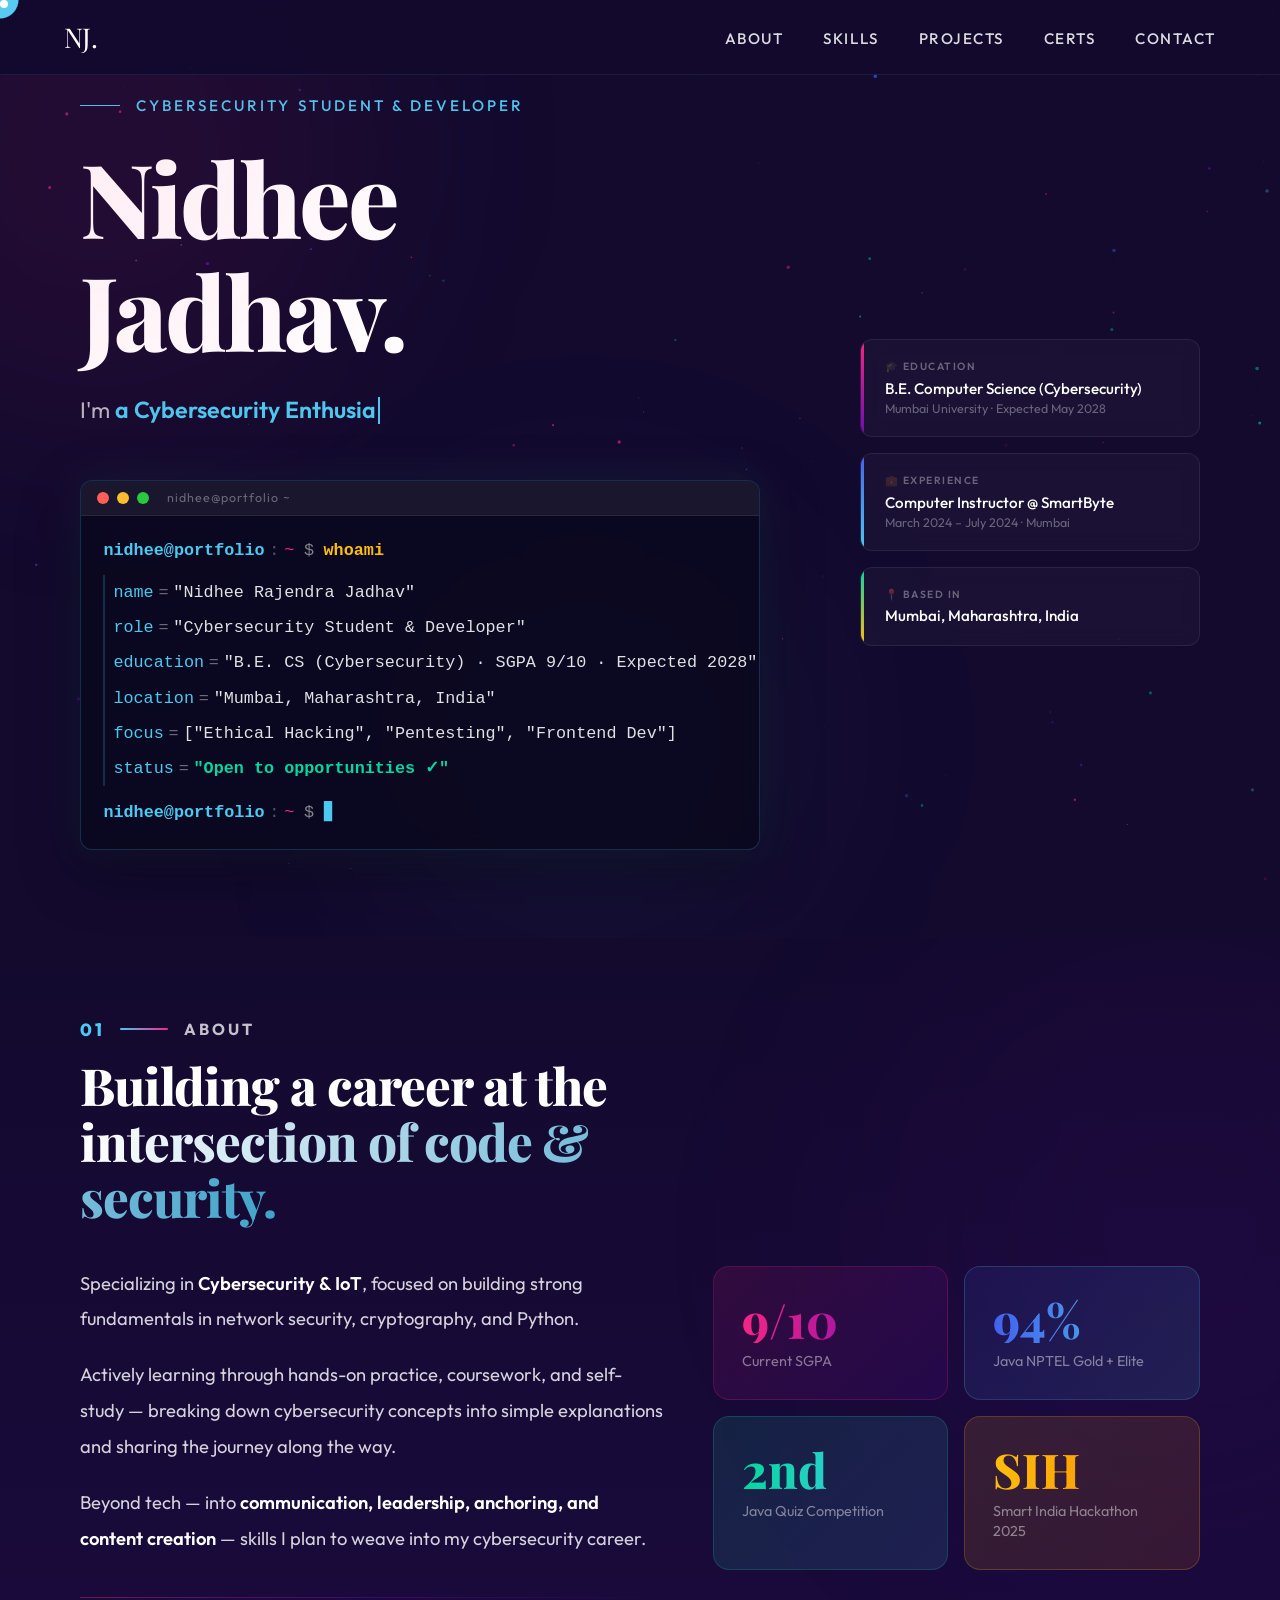
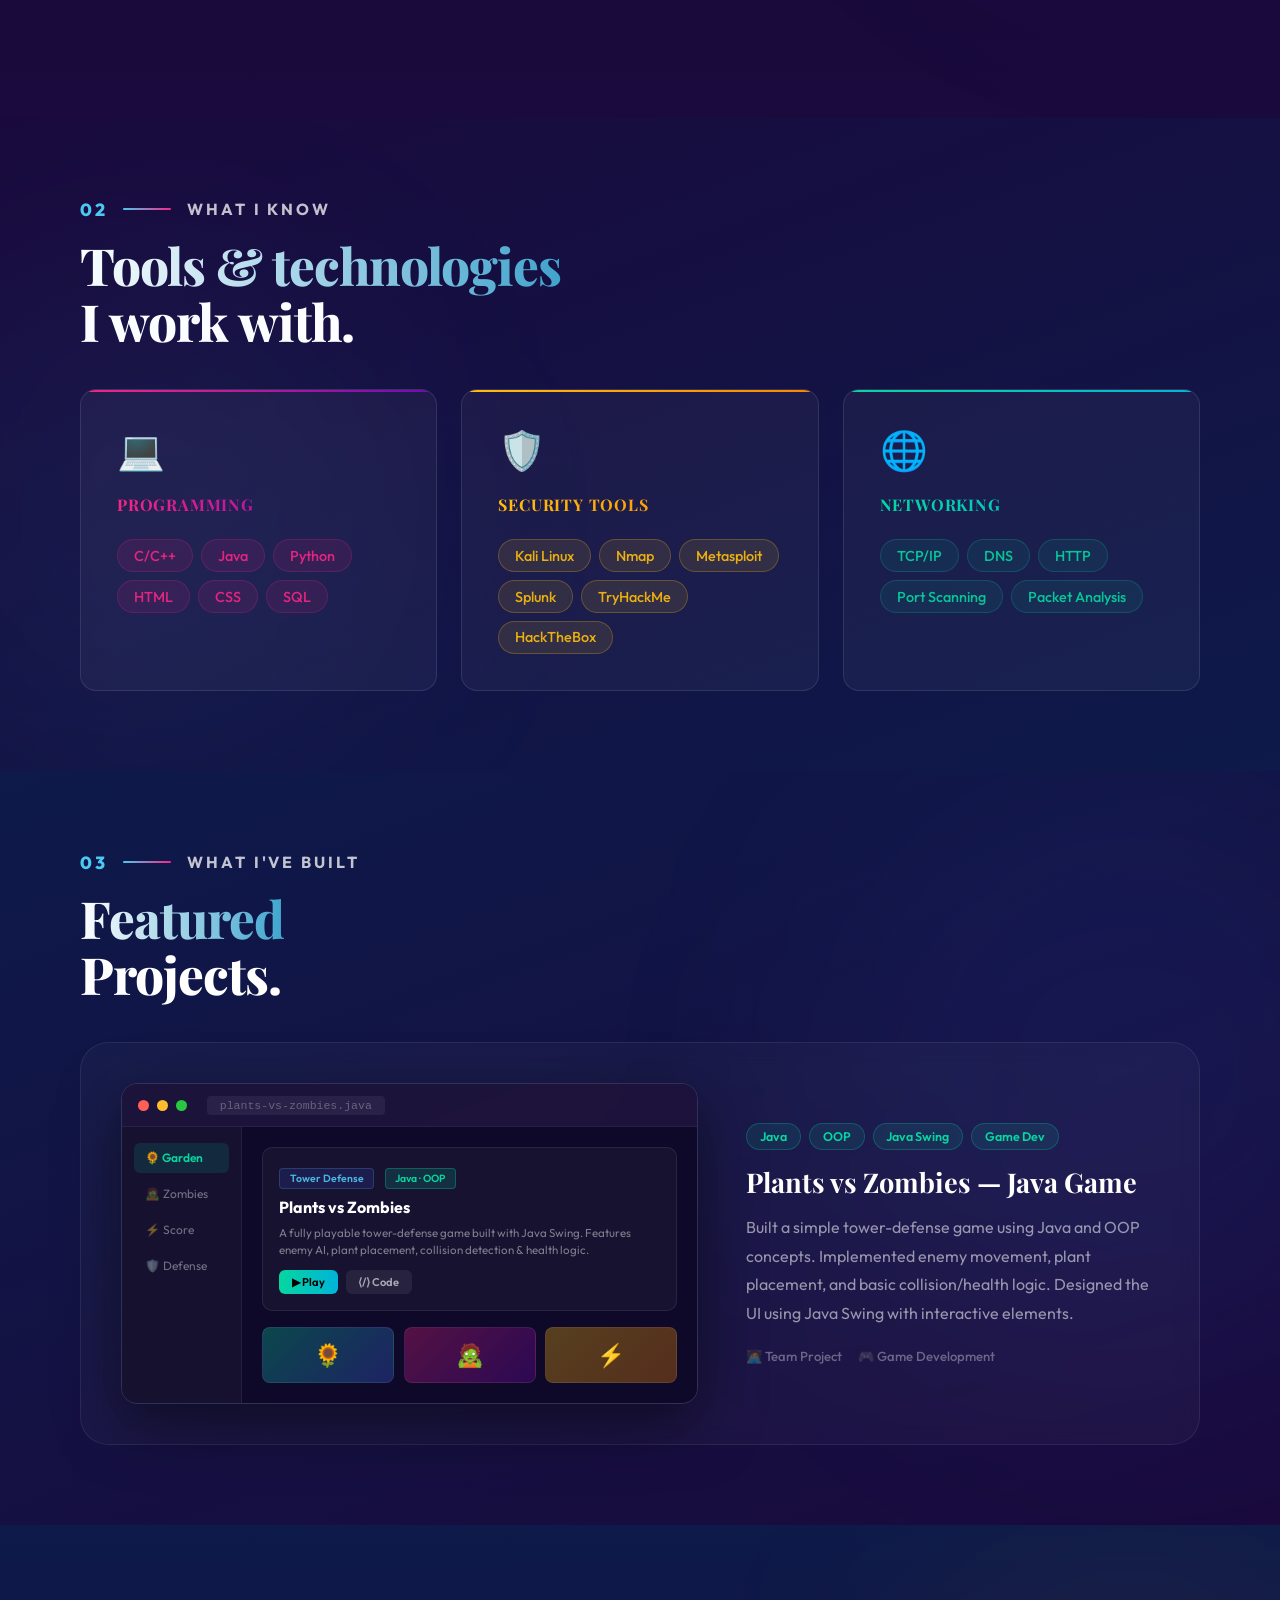
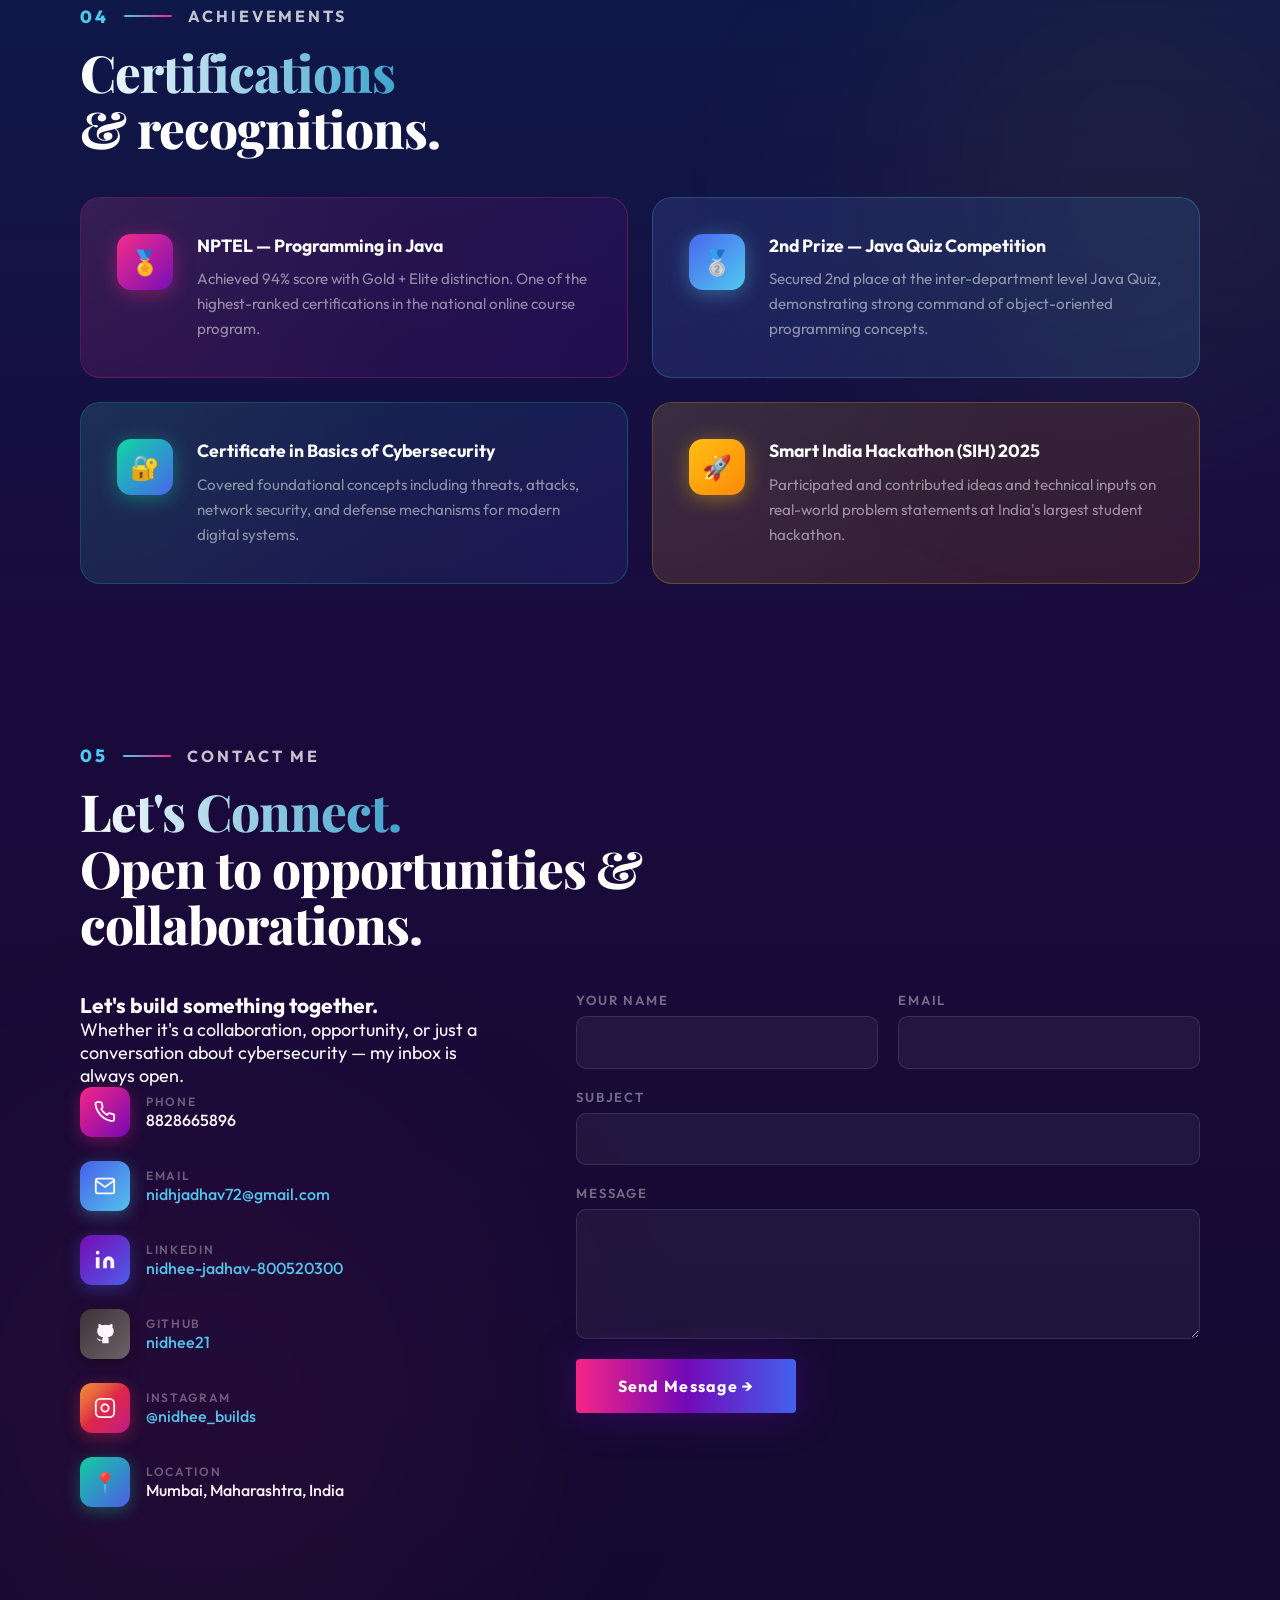
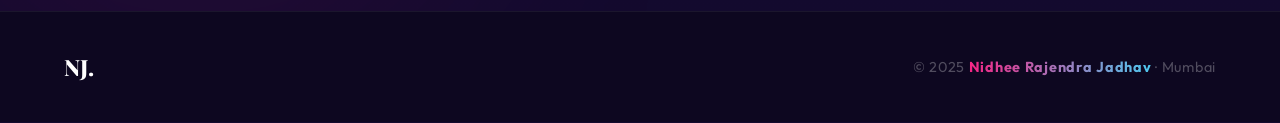
==== commit 83c1c660: "updated" ====
--- a/index.html
+++ b/index.html
@@ -316,11 +316,15 @@
       <h3>Let's build something together.</h3>
       <p>Whether it's a collaboration, opportunity, or just a conversation about cybersecurity — my inbox is always open.</p>
       <div class="contact-item ci1">
-        <div class="ci-icon">📞</div>
+        <div class="ci-icon ci1" style="display:flex;align-items:center;justify-content:center">
+  <svg width="22" height="22" viewBox="0 0 24 24" fill="none" stroke="white" stroke-width="2"><path d="M22 16.92v3a2 2 0 0 1-2.18 2 19.79 19.79 0 0 1-8.63-3.07A19.5 19.5 0 0 1 4.69 12 19.79 19.79 0 0 1 1.63 3.4 2 2 0 0 1 3.6 1.22h3a2 2 0 0 1 2 1.72c.127.96.361 1.903.7 2.81a2 2 0 0 1-.45 2.11L7.91 8.82a16 16 0 0 0 6.29 6.29l1.17-1.17a2 2 0 0 1 2.11-.45c.907.339 1.85.573 2.81.7A2 2 0 0 1 22 16.92z"/></svg>
+</div>
         <div><div class="ci-lbl">Phone</div><div class="ci-val">8828665896</div></div>
       </div>
       <div class="contact-item ci2">
-        <div class="ci-icon">✉️</div>
+        <div class="ci-icon ci2" style="display:flex;align-items:center;justify-content:center">
+  <svg width="22" height="22" viewBox="0 0 24 24" fill="none" stroke="white" stroke-width="2"><path d="M4 4h16c1.1 0 2 .9 2 2v12c0 1.1-.9 2-2 2H4c-1.1 0-2-.9-2-2V6c0-1.1.9-2 2-2z"/><polyline points="22,6 12,13 2,6"/></svg>
+</div>
         <div>
           <div class="ci-lbl">Email</div>
           <div class="ci-val"><a href="https://mail.google.com/mail/?view=cm&to=nidhjadhav72@gmail.com" target="_blank">nidhjadhav72@gmail.com</a></div>
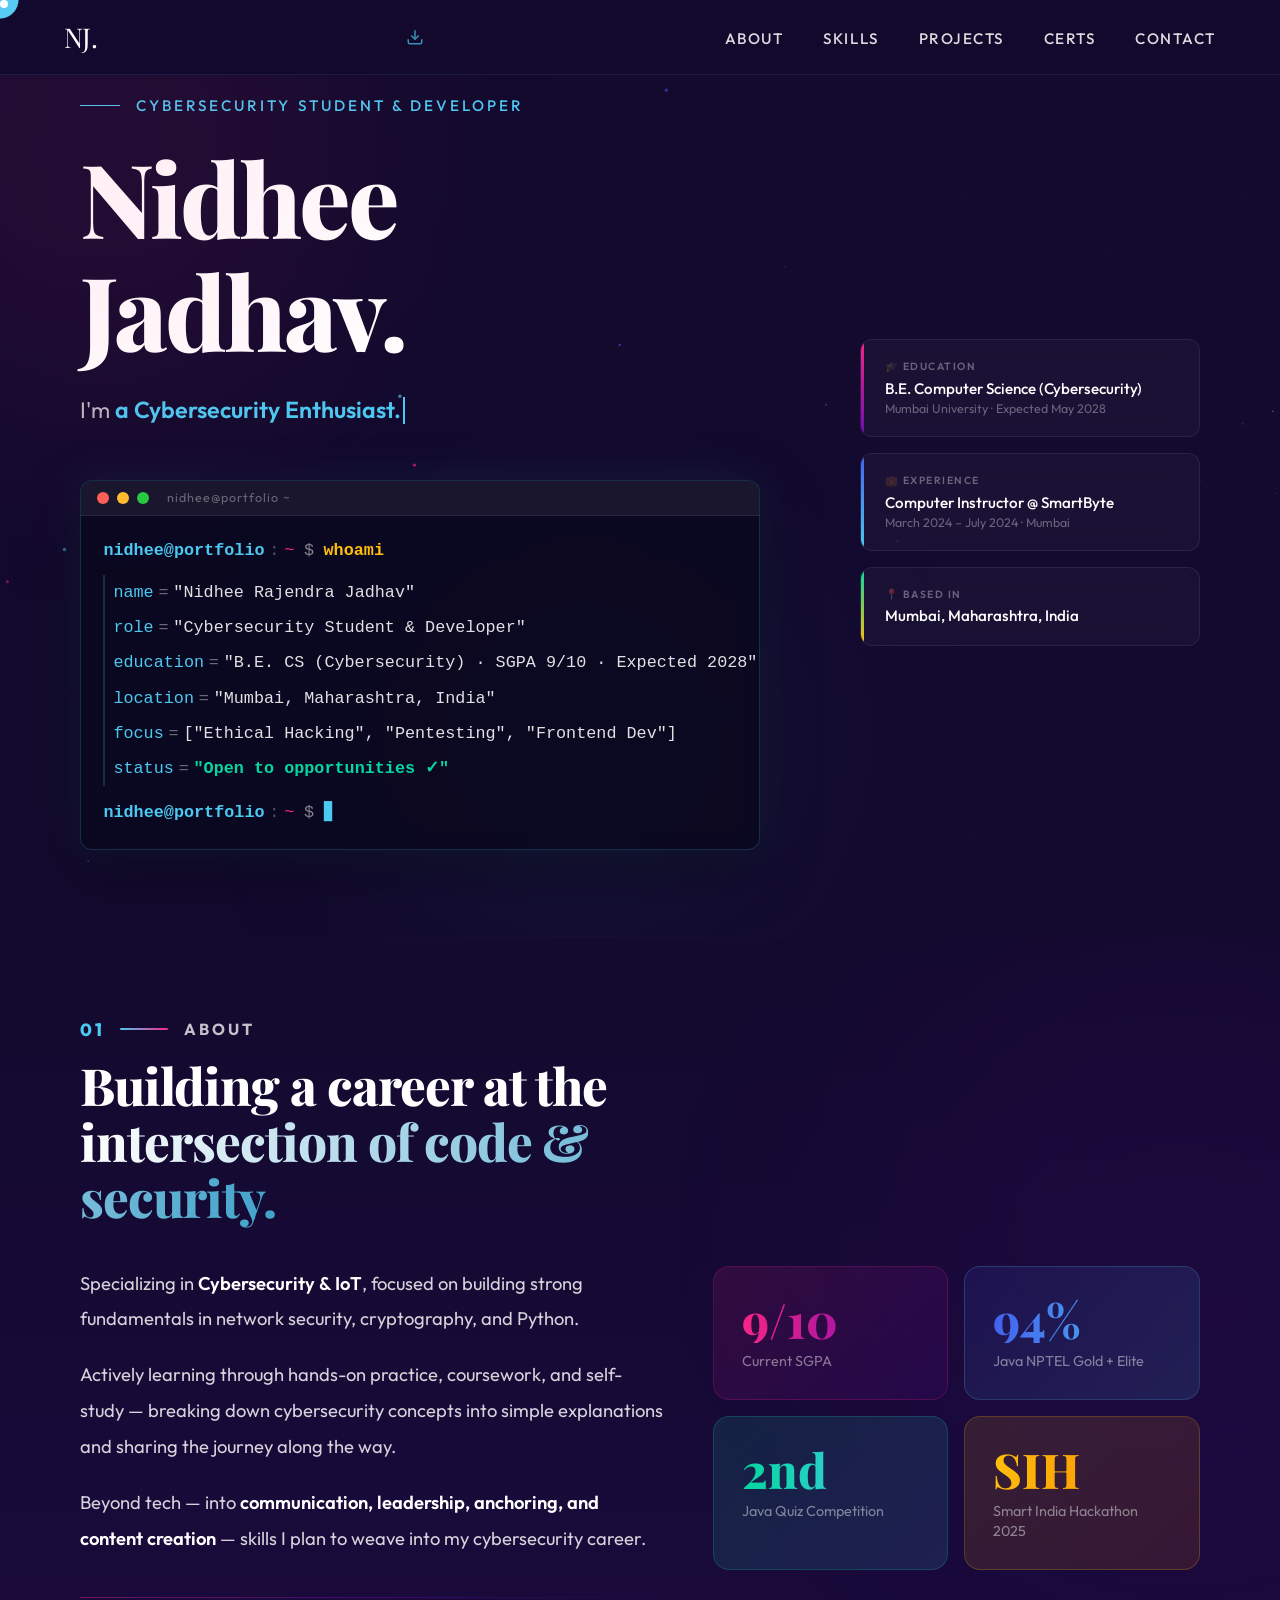
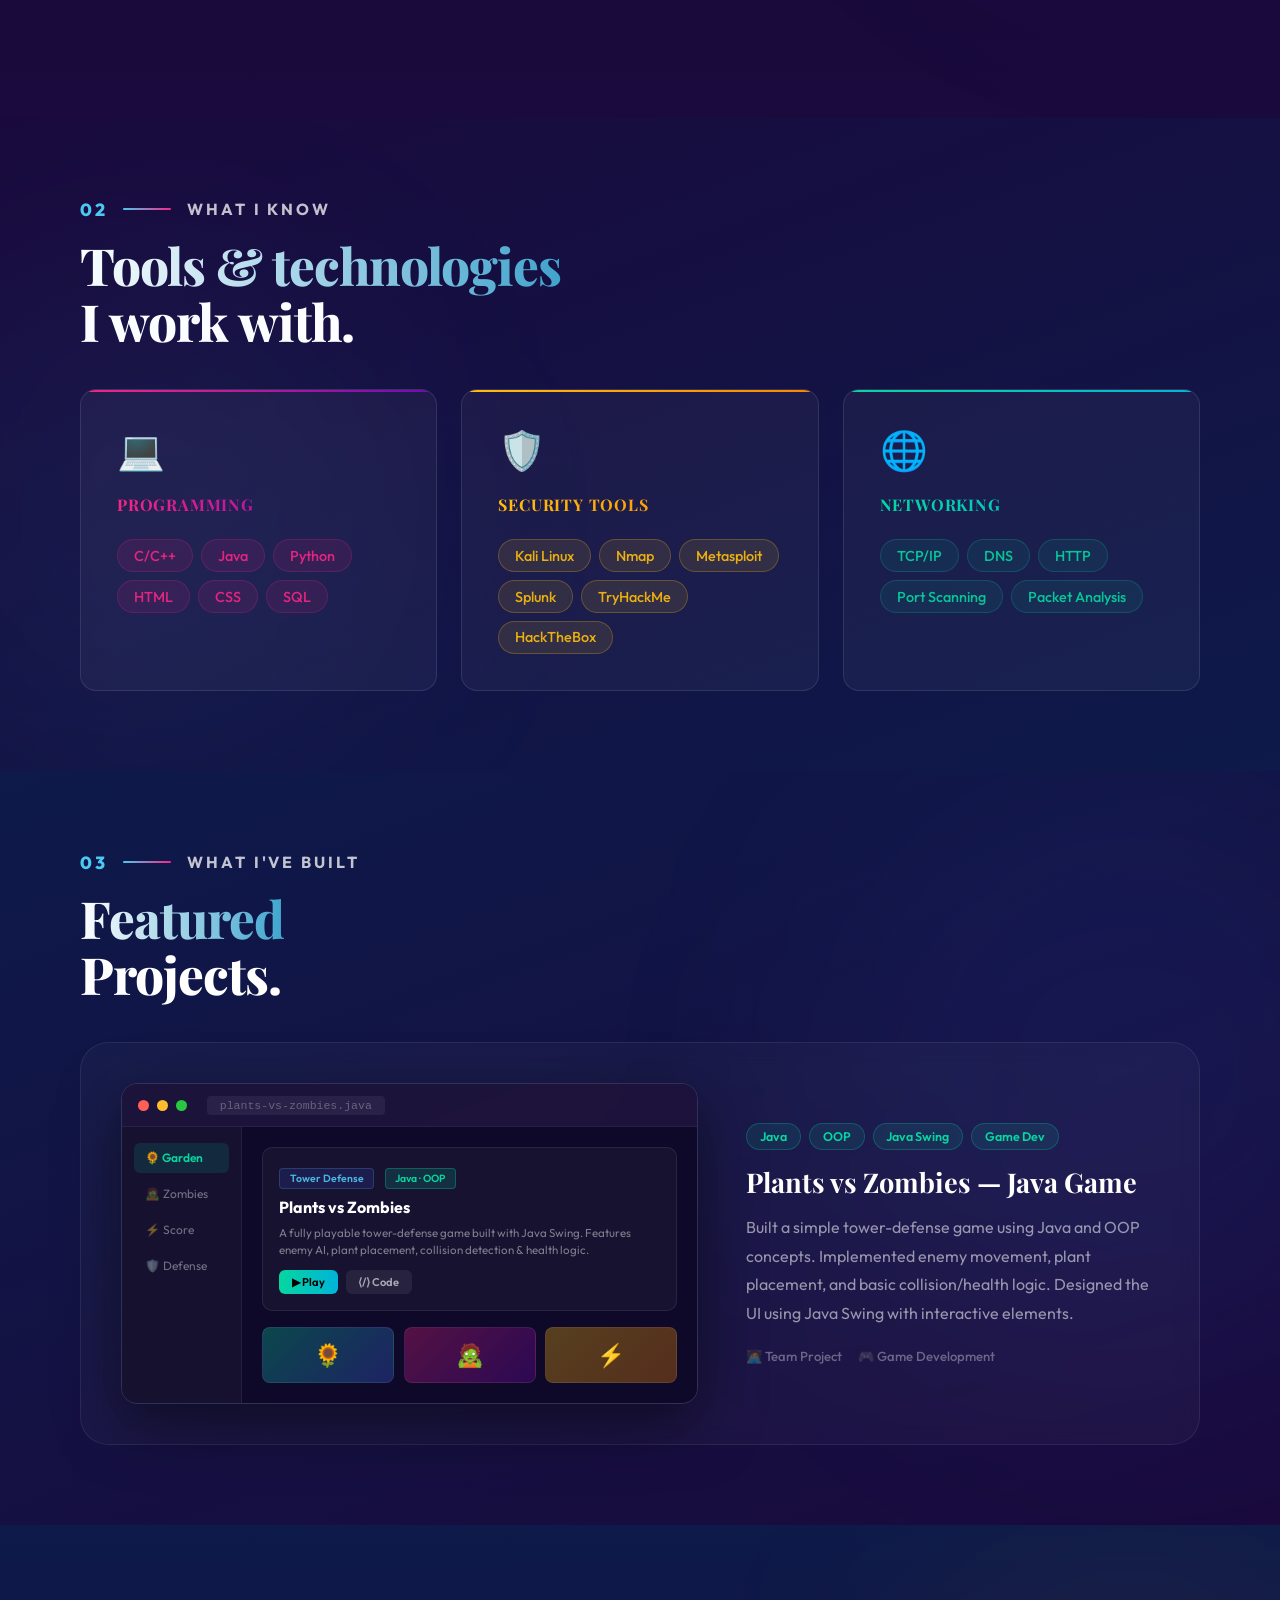
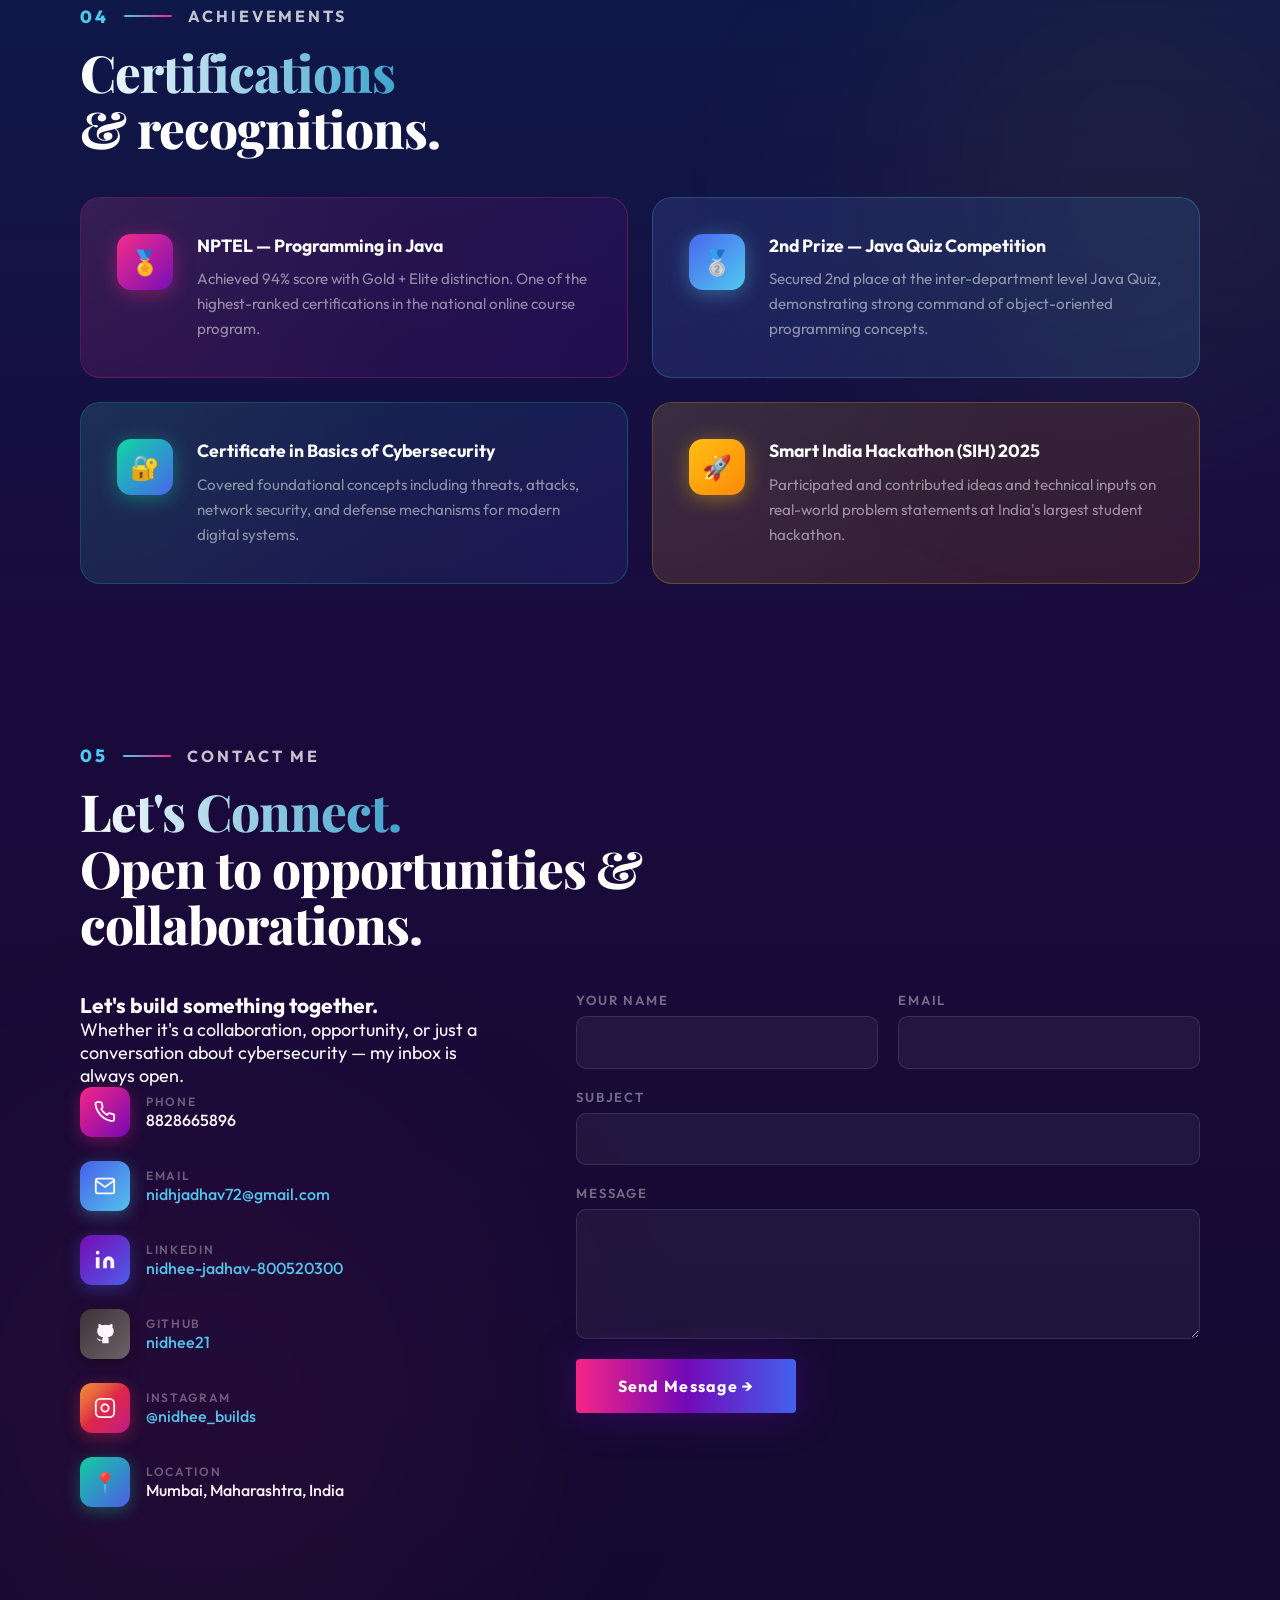
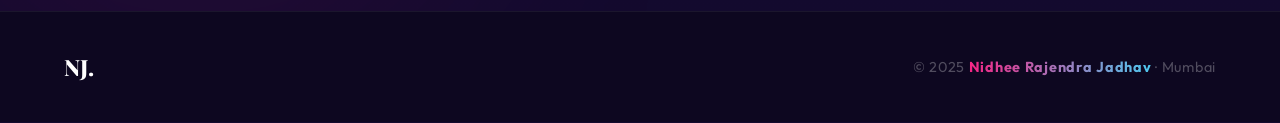
==== commit 7ad01233: "updated" ====
--- a/index.html
+++ b/index.html
@@ -47,6 +47,9 @@
 <!-- ── NAVIGATION ── -->
 <nav>
   <a href="#hero" class="nav-logo">NJ.</a>
+  <a href="https://drive.google.com/file/d/1M8tUFvEe32ccP3AykCzbeRMym_hNiwYG/view?usp=drive_link" download class="resume-btn" title="Download Resume">
+  <svg width="18" height="18" viewBox="0 0 24 24" fill="none" stroke="currentColor" stroke-width="2"><path d="M21 15v4a2 2 0 0 1-2 2H5a2 2 0 0 1-2-2v-4"/><polyline points="7 10 12 15 17 10"/><line x1="12" y1="15" x2="12" y2="3"/></svg>
+</a>
   <button class="hamburger" id="hamburger" onclick="toggleMenu()">
     <span></span><span></span><span></span>
   </button>
--- a/css/nav.css
+++ b/css/nav.css
@@ -22,6 +22,16 @@
   text-decoration: none;
   letter-spacing:  -0.02em;
 }
+
+.resume-btn {
+  color: var(--cyan);
+  display: flex;
+  align-items: center;
+  margin-left: 0.5rem;
+  opacity: 0.7;
+  transition: opacity 0.2s, transform 0.2s;
+}
+.resume-btn:hover { opacity: 1; transform: translateY(2px); }
 
 .nav-links {
   display:    flex;
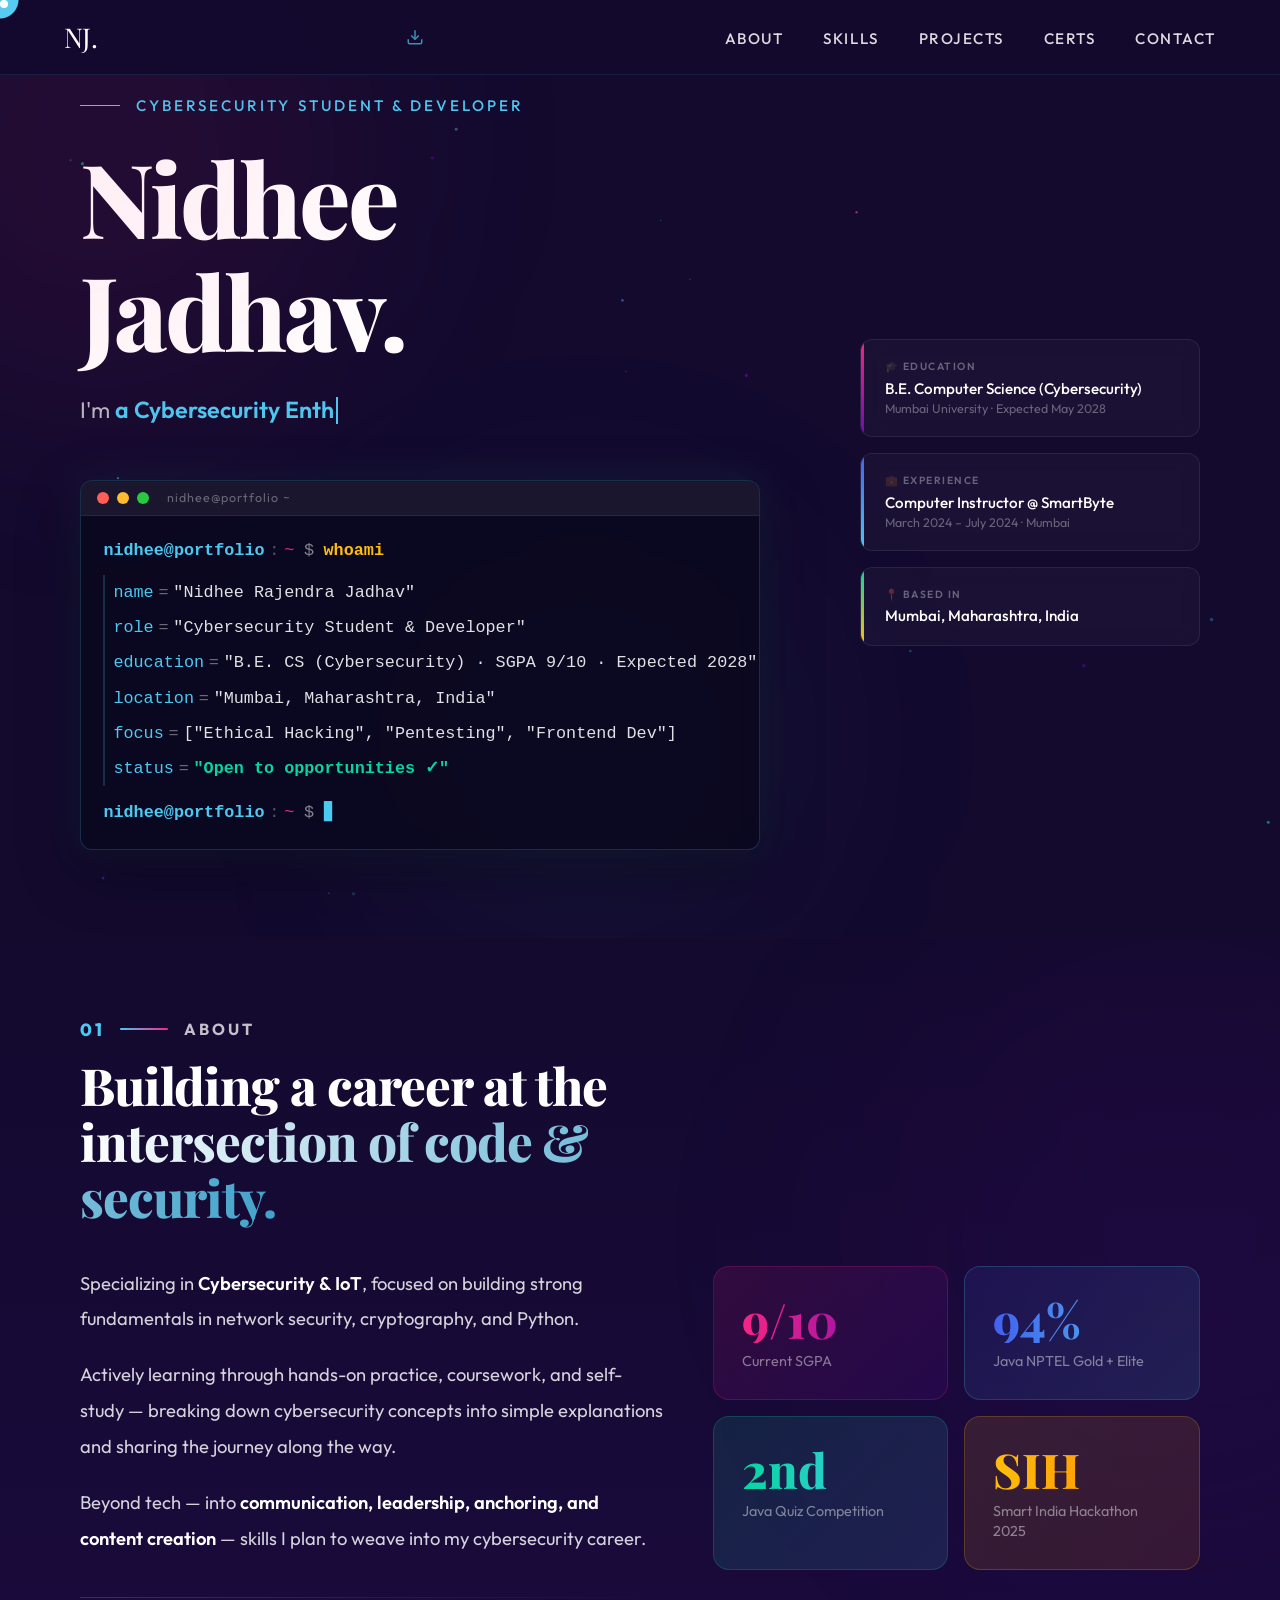
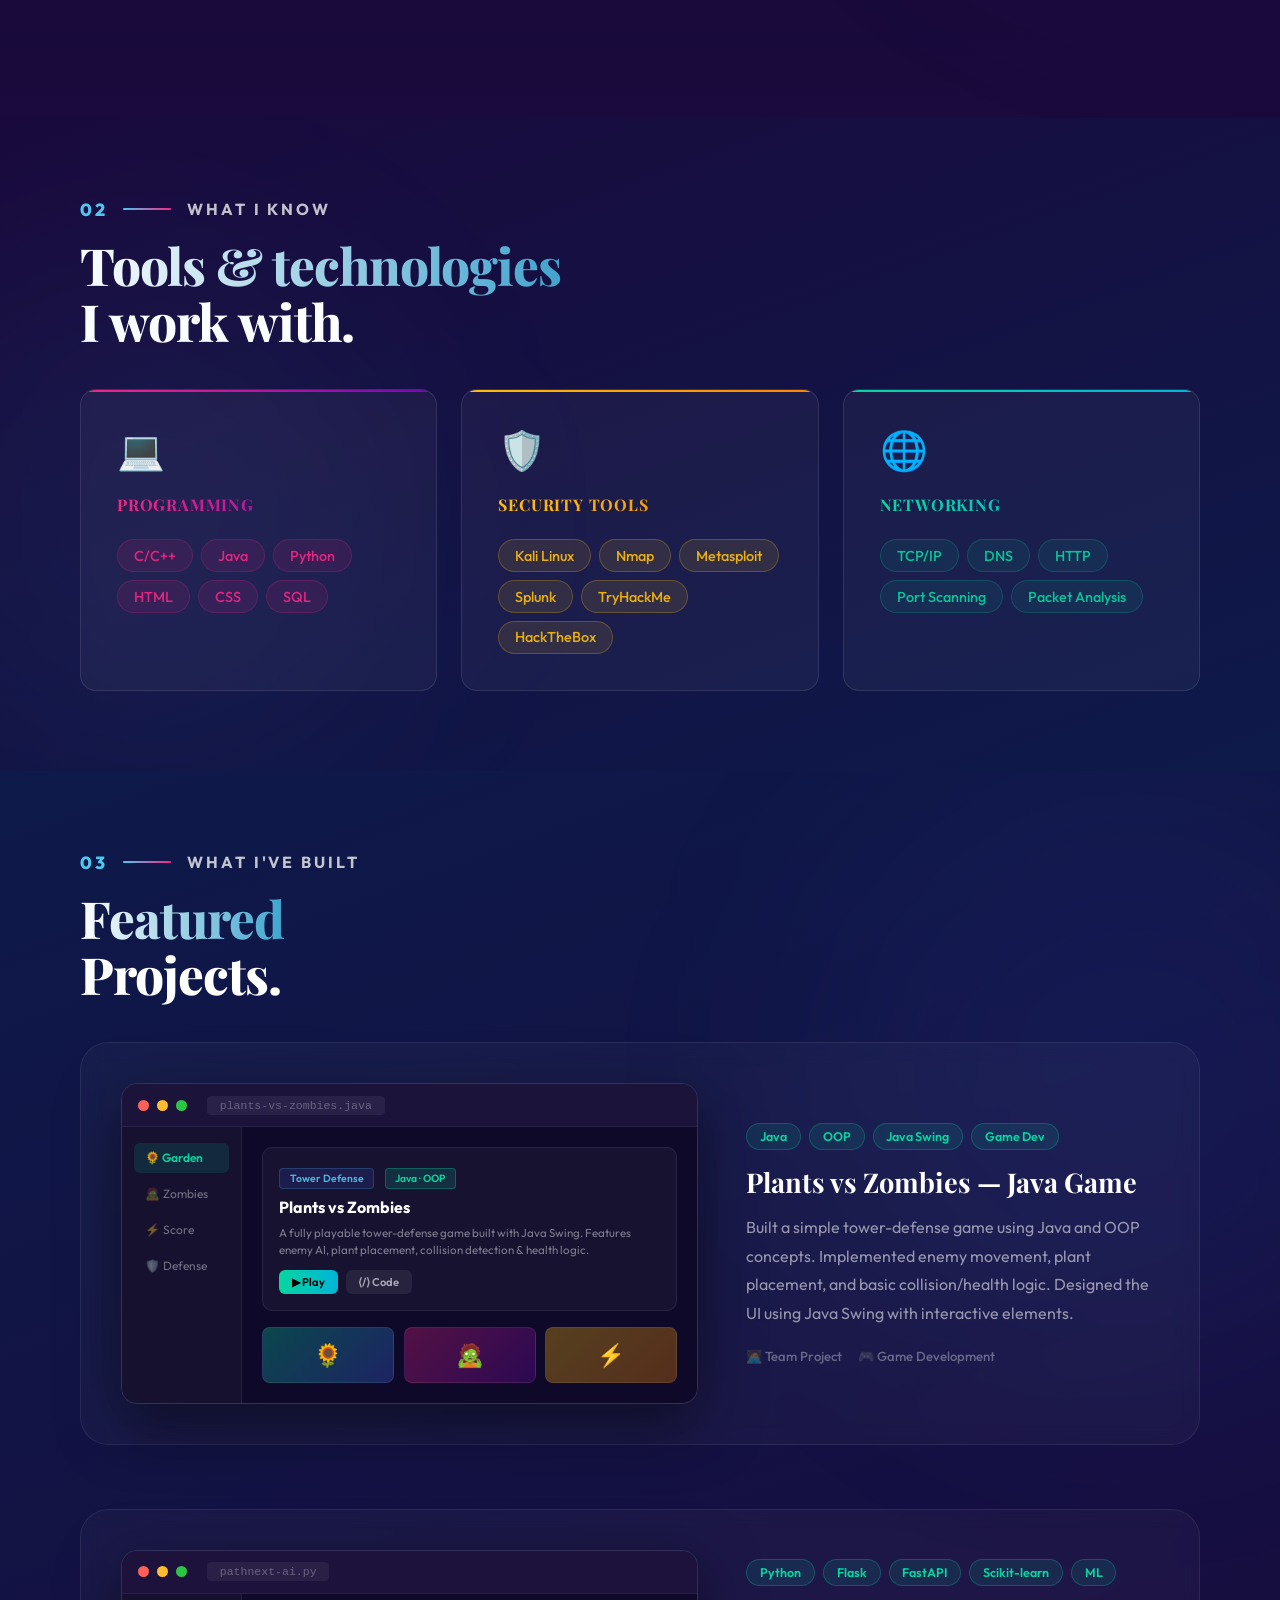
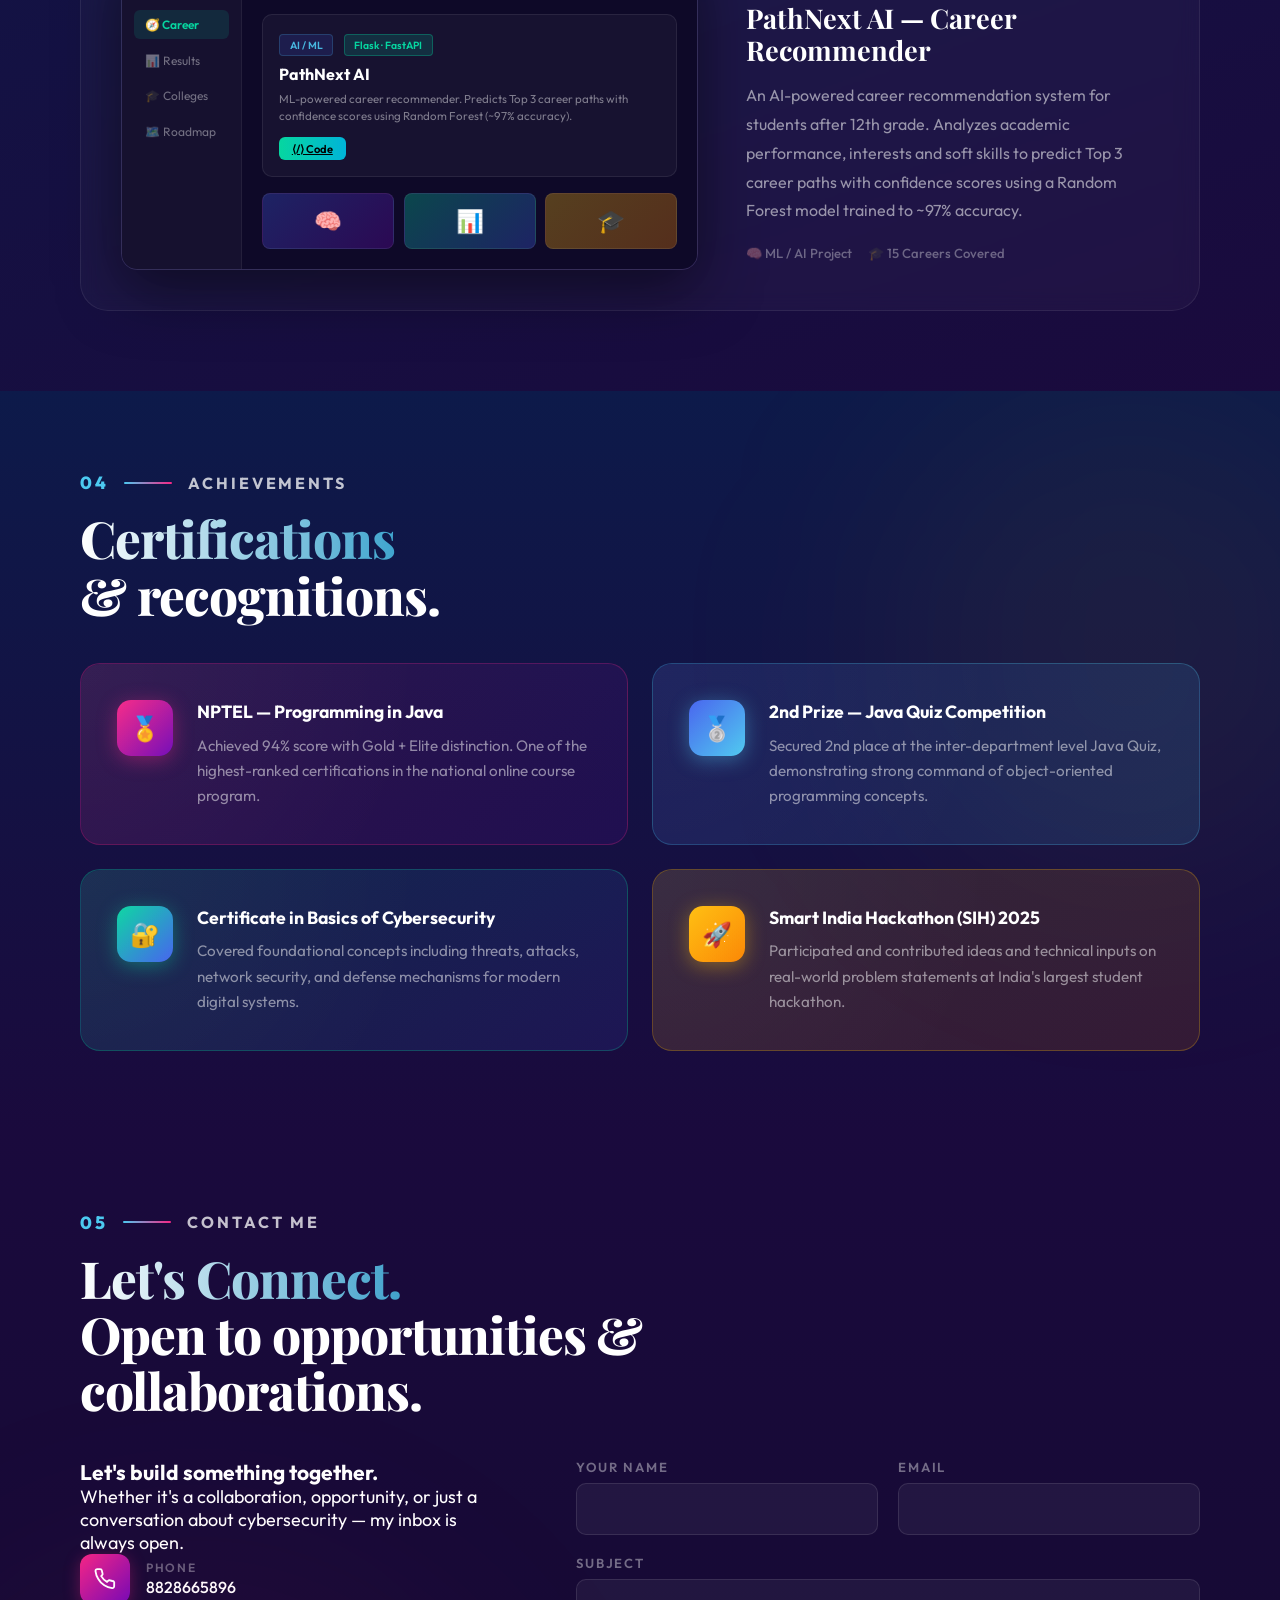
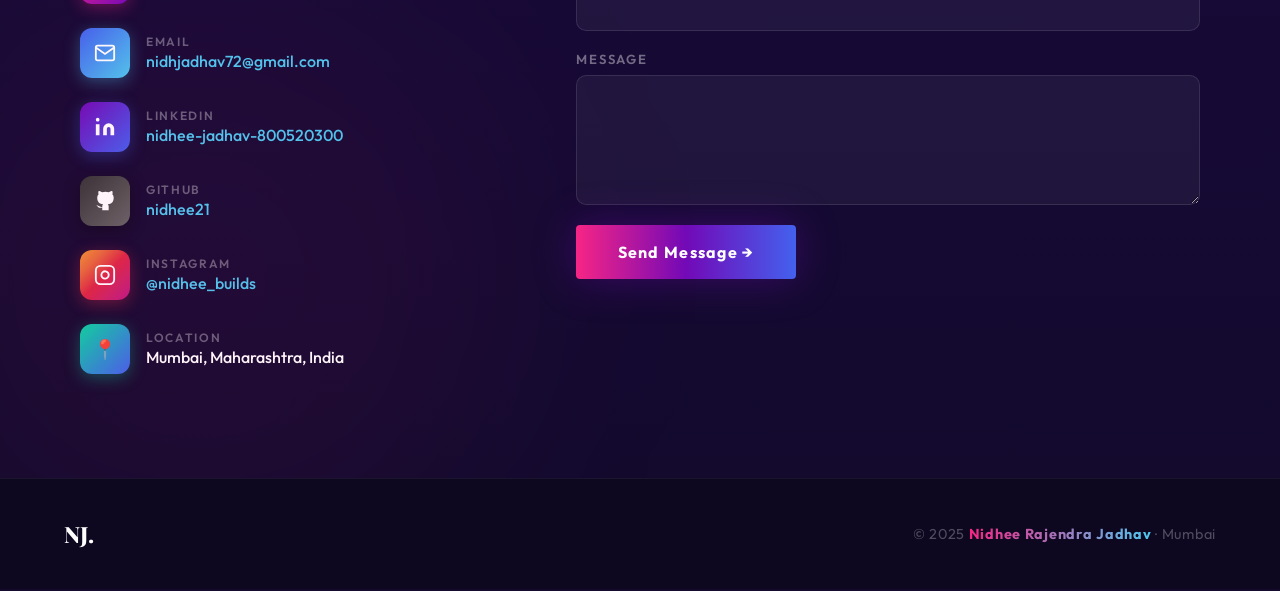
==== commit 9adf7ed0: "added PathNext AI project" ====
--- a/index.html
+++ b/index.html
@@ -212,6 +212,8 @@
   </div>
   <h2 class="sec-title fade-up delay-1"><span class="grad-text">Featured</span><br>Projects.</h2>
   <div class="projects-grid">
+
+    <!-- Project 1: Plants vs Zombies -->
     <div class="proj-card fade-up delay-1">
       <div class="proj-mockup">
         <div class="mockup-bar">
@@ -261,9 +263,60 @@
         </div>
       </div>
     </div>
-  </div>
-</section>
-
+
+    <!-- Project 2: PathNext AI -->
+    <div class="proj-card fade-up delay-2">
+      <div class="proj-mockup">
+        <div class="mockup-bar">
+          <span class="mbar-dot" style="background:#ff5f57"></span>
+          <span class="mbar-dot" style="background:#febc2e"></span>
+          <span class="mbar-dot" style="background:#28c840"></span>
+          <div class="mbar-url">pathnext-ai.py</div>
+        </div>
+        <div class="mockup-screen">
+          <div class="mockup-sidebar">
+            <div class="msb-item active">🧭 Career</div>
+            <div class="msb-item">📊 Results</div>
+            <div class="msb-item">🎓 Colleges</div>
+            <div class="msb-item">🗺️ Roadmap</div>
+          </div>
+          <div class="mockup-content">
+            <div class="mc-hero-card">
+              <div class="mc-tag">AI / ML</div>
+              <div class="mc-tag" style="background:rgba(6,214,160,0.15);color:var(--teal);border-color:rgba(6,214,160,0.3)">Flask · FastAPI</div>
+              <div class="mc-title">PathNext AI</div>
+              <div class="mc-desc">ML-powered career recommender. Predicts Top 3 career paths with confidence scores using Random Forest (~97% accuracy).</div>
+              <div class="mc-actions">
+                <a href="https://github.com/nidhee21/PathNext-AI" target="_blank" class="mc-btn">⟨/⟩ Code</a>
+              </div>
+            </div>
+            <div class="mc-thumb-row">
+              <div class="mc-thumb" style="background:linear-gradient(135deg,rgba(67,97,238,0.3),rgba(114,9,183,0.3))">🧠</div>
+              <div class="mc-thumb" style="background:linear-gradient(135deg,rgba(6,214,160,0.3),rgba(67,97,238,0.3))">📊</div>
+              <div class="mc-thumb" style="background:linear-gradient(135deg,rgba(255,190,11,0.3),rgba(251,133,0,0.3))">🎓</div>
+            </div>
+          </div>
+        </div>
+      </div>
+      <div class="proj-info">
+        <div class="proj-tags">
+          <span class="ptag ptag-green">Python</span>
+          <span class="ptag ptag-green">Flask</span>
+          <span class="ptag ptag-green">FastAPI</span>
+          <span class="ptag ptag-green">Scikit-learn</span>
+          <span class="ptag ptag-green">ML</span>
+        </div>
+        <h3 class="proj-title">PathNext AI — Career Recommender</h3>
+        <p class="proj-desc">An AI-powered career recommendation system for students after 12th grade. Analyzes academic performance, interests and soft skills to predict Top 3 career paths with confidence scores using a Random Forest model trained to ~97% accuracy.</p>
+        <div class="proj-meta">
+          <span class="proj-meta-item">🧠 ML / AI Project</span>
+          <span class="proj-meta-item">🎓 15 Careers Covered</span>
+        </div>
+      </div>
+    </div>
+
+  </div>
+</section>
 <!-- Certifications → edit: sections/certifications.html -->
 <section id="certifications">
   <div class="blob" style="width:500px;height:500px;background:rgba(255,190,11,0.05);top:0;right:-100px"></div>
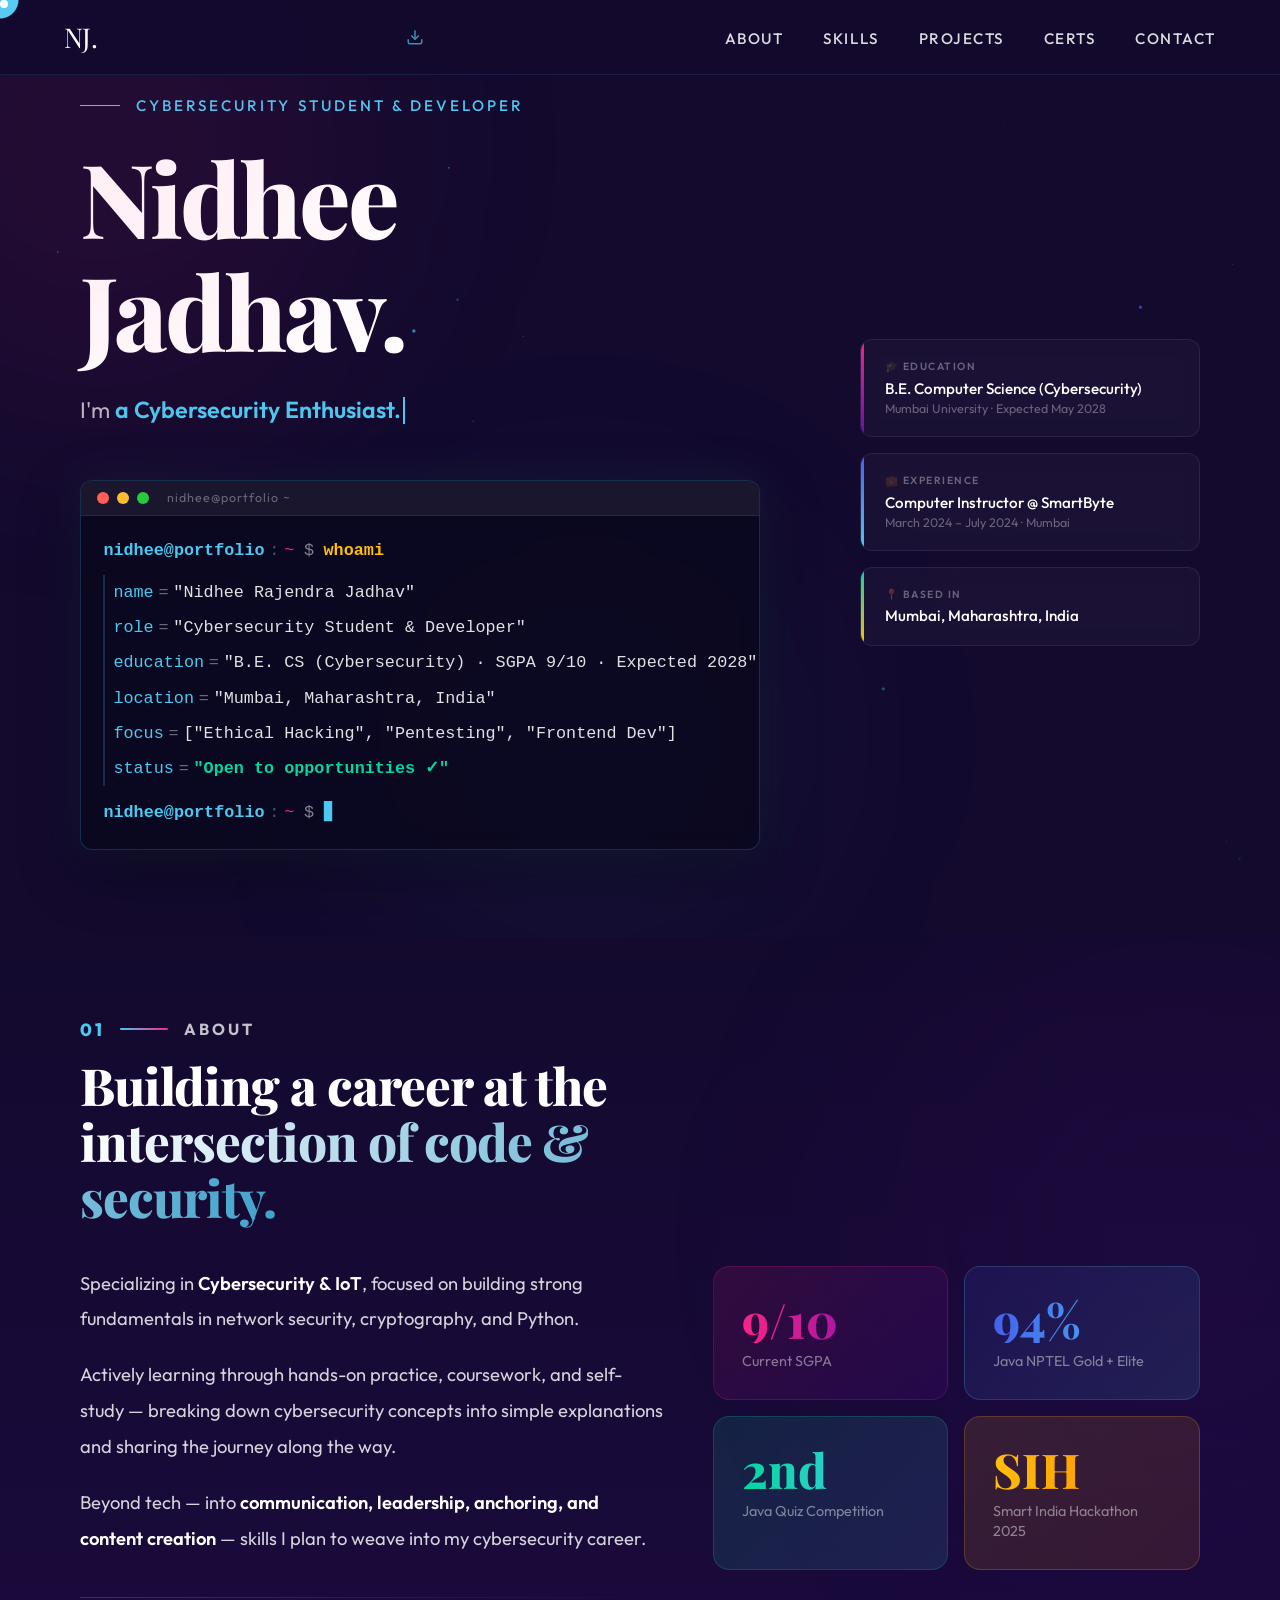
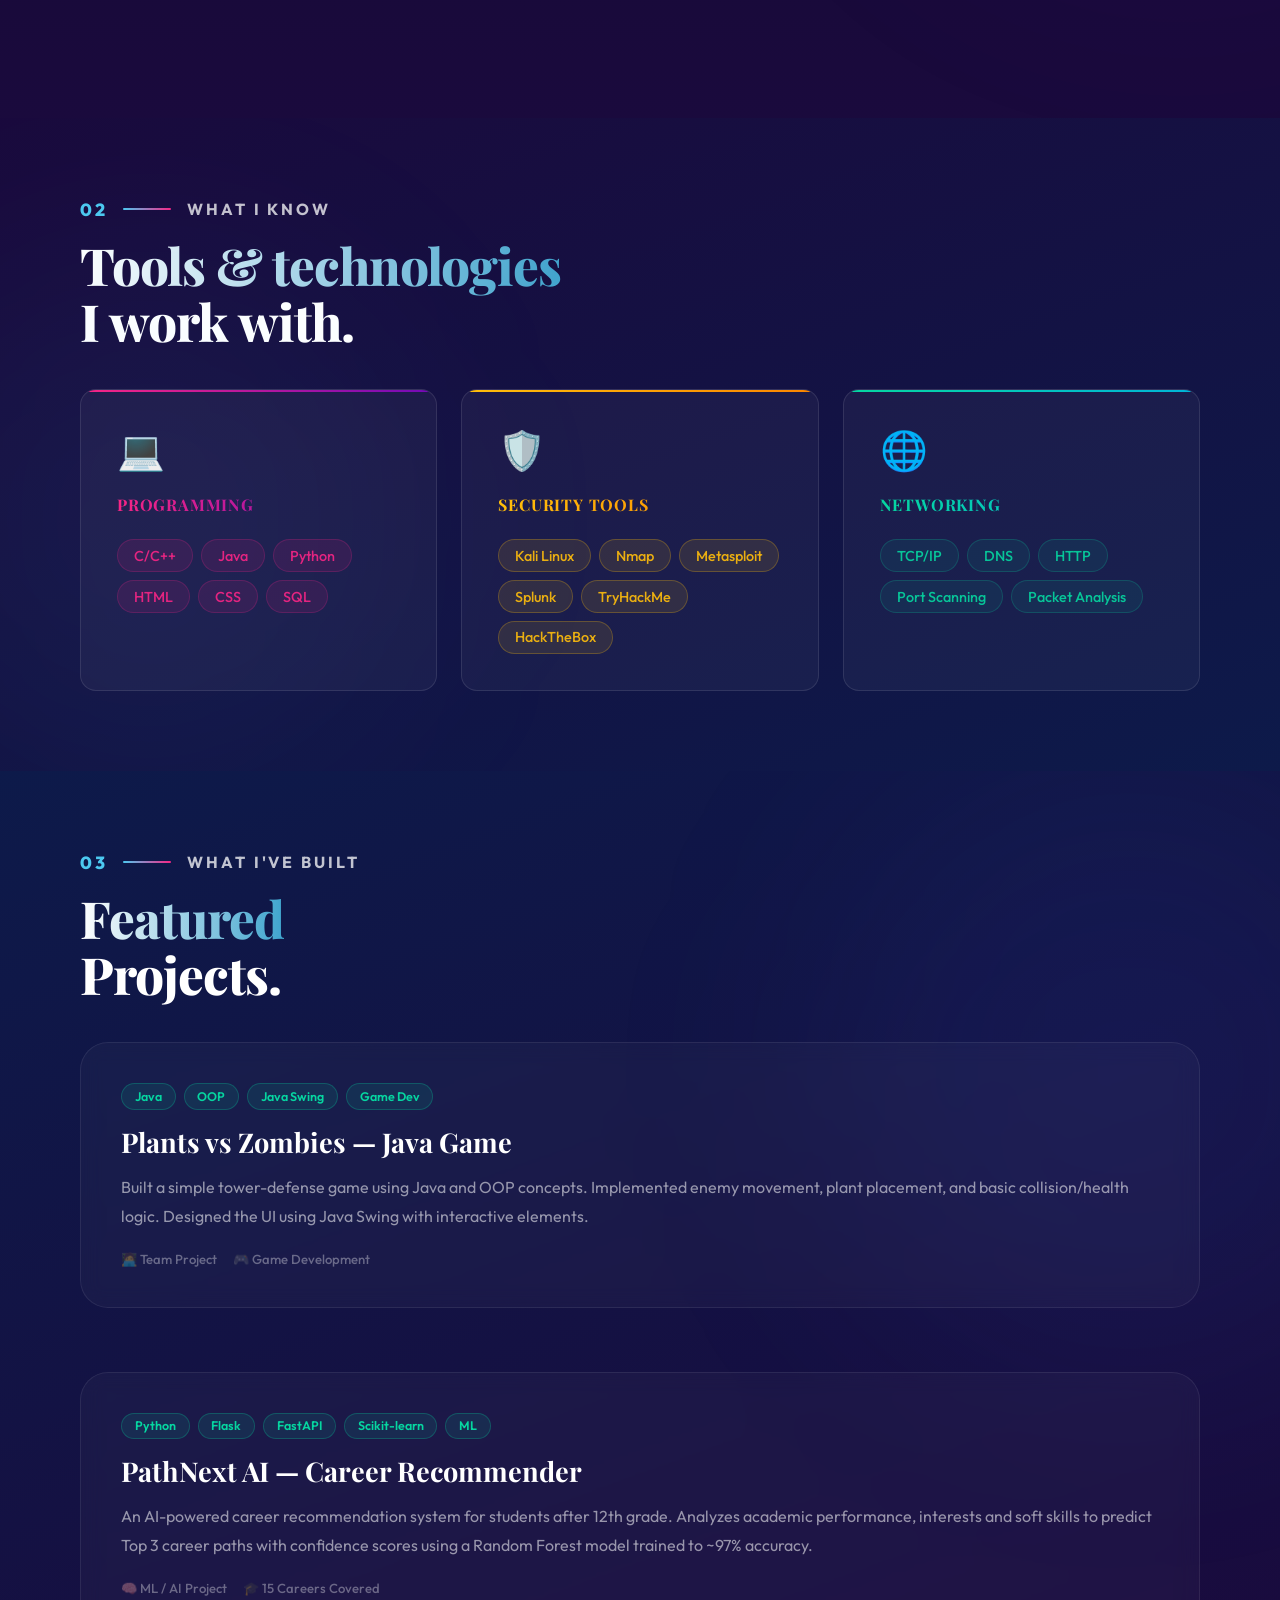
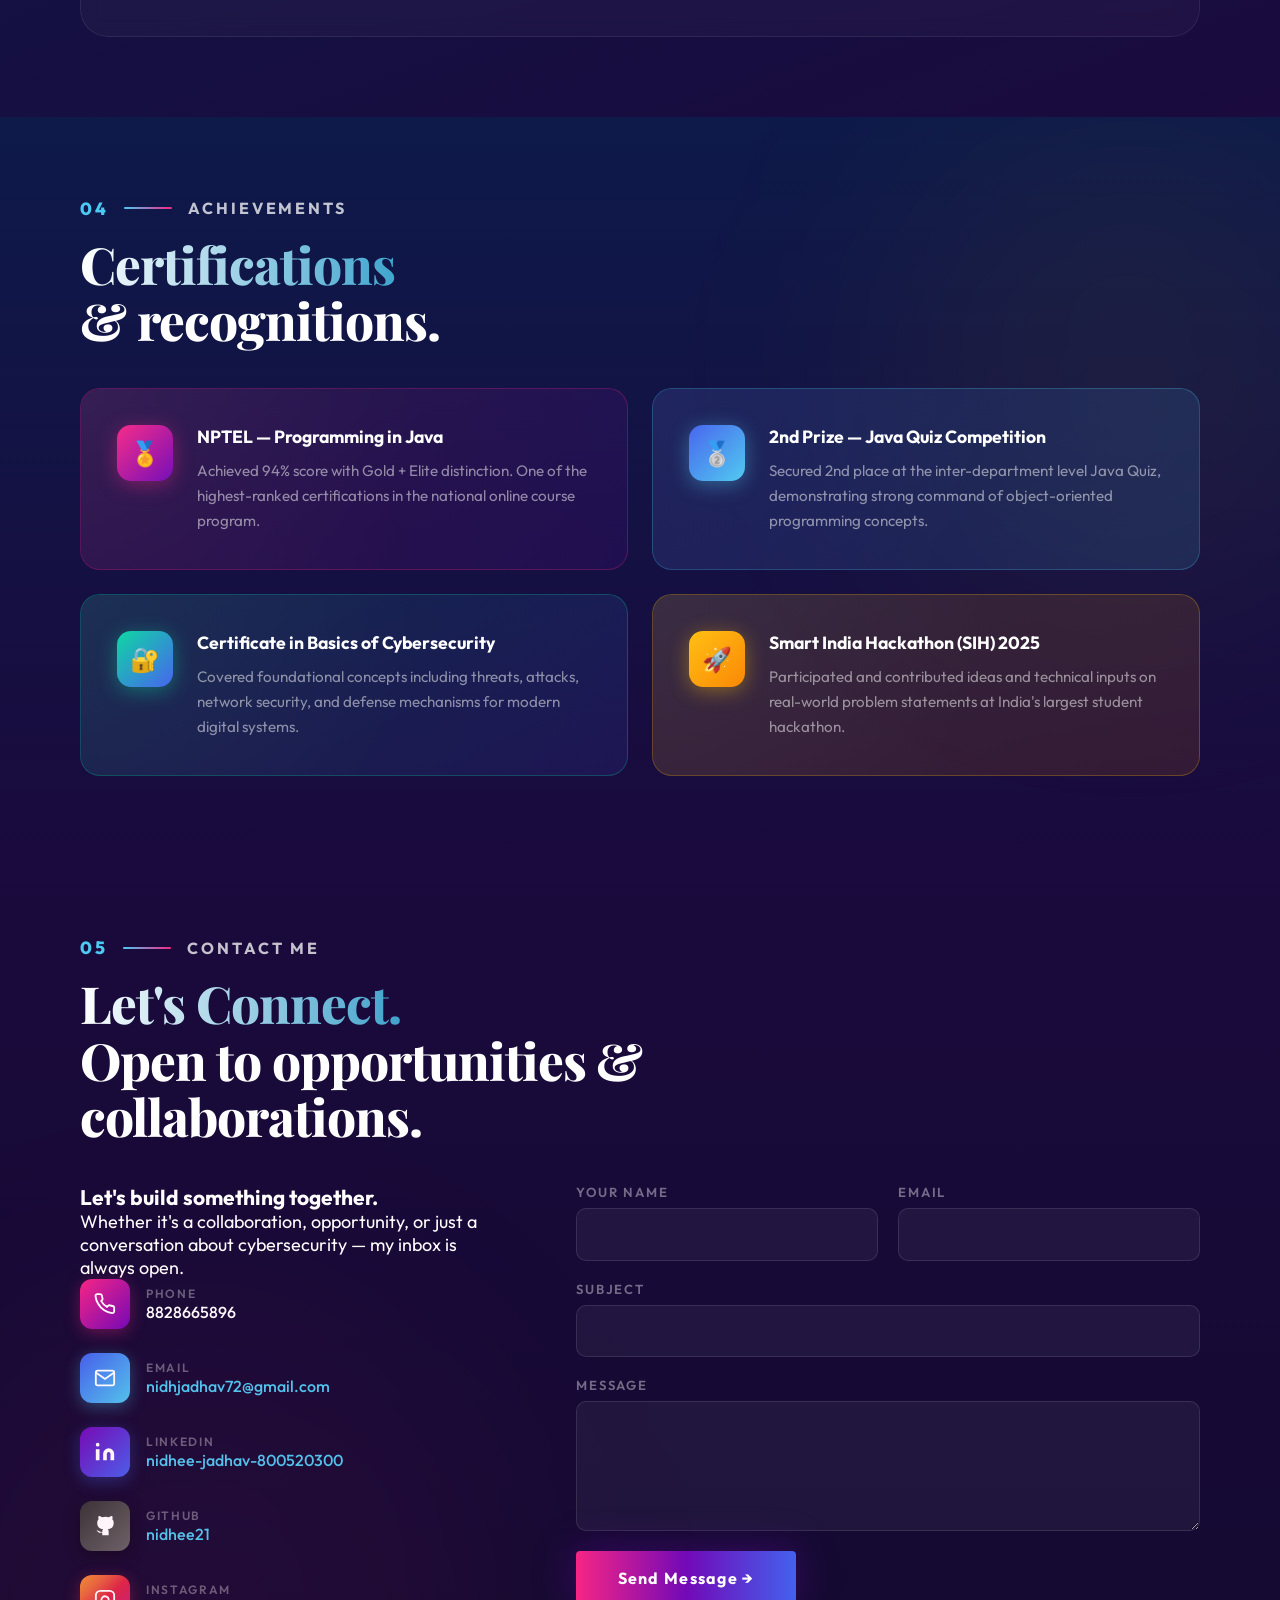
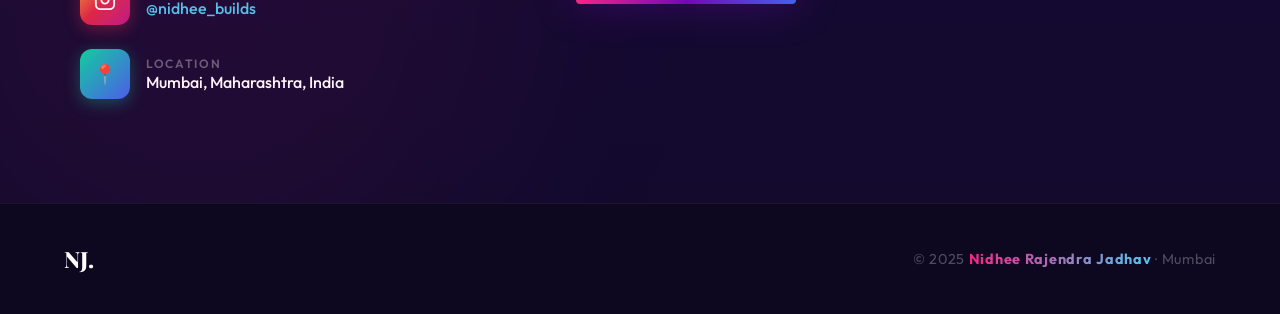
==== commit f30cb386: "UPDATED" ====
--- a/index.html
+++ b/index.html
@@ -215,39 +215,6 @@
 
     <!-- Project 1: Plants vs Zombies -->
     <div class="proj-card fade-up delay-1">
-      <div class="proj-mockup">
-        <div class="mockup-bar">
-          <span class="mbar-dot" style="background:#ff5f57"></span>
-          <span class="mbar-dot" style="background:#febc2e"></span>
-          <span class="mbar-dot" style="background:#28c840"></span>
-          <div class="mbar-url">plants-vs-zombies.java</div>
-        </div>
-        <div class="mockup-screen">
-          <div class="mockup-sidebar">
-            <div class="msb-item active">🌻 Garden</div>
-            <div class="msb-item">🧟 Zombies</div>
-            <div class="msb-item">⚡ Score</div>
-            <div class="msb-item">🛡️ Defense</div>
-          </div>
-          <div class="mockup-content">
-            <div class="mc-hero-card">
-              <div class="mc-tag">Tower Defense</div>
-              <div class="mc-tag" style="background:rgba(6,214,160,0.15);color:var(--teal);border-color:rgba(6,214,160,0.3)">Java · OOP</div>
-              <div class="mc-title">Plants vs Zombies</div>
-              <div class="mc-desc">A fully playable tower-defense game built with Java Swing. Features enemy AI, plant placement, collision detection &amp; health logic.</div>
-              <div class="mc-actions">
-                <div class="mc-btn">▶ Play</div>
-                <div class="mc-btn mc-btn-ghost">⟨/⟩ Code</div>
-              </div>
-            </div>
-            <div class="mc-thumb-row">
-              <div class="mc-thumb" style="background:linear-gradient(135deg,rgba(6,214,160,0.3),rgba(67,97,238,0.3))">🌻</div>
-              <div class="mc-thumb" style="background:linear-gradient(135deg,rgba(247,37,133,0.3),rgba(114,9,183,0.3))">🧟</div>
-              <div class="mc-thumb" style="background:linear-gradient(135deg,rgba(255,190,11,0.3),rgba(251,133,0,0.3))">⚡</div>
-            </div>
-          </div>
-        </div>
-      </div>
       <div class="proj-info">
         <div class="proj-tags">
           <span class="ptag ptag-green">Java</span>
@@ -266,38 +233,6 @@
 
     <!-- Project 2: PathNext AI -->
     <div class="proj-card fade-up delay-2">
-      <div class="proj-mockup">
-        <div class="mockup-bar">
-          <span class="mbar-dot" style="background:#ff5f57"></span>
-          <span class="mbar-dot" style="background:#febc2e"></span>
-          <span class="mbar-dot" style="background:#28c840"></span>
-          <div class="mbar-url">pathnext-ai.py</div>
-        </div>
-        <div class="mockup-screen">
-          <div class="mockup-sidebar">
-            <div class="msb-item active">🧭 Career</div>
-            <div class="msb-item">📊 Results</div>
-            <div class="msb-item">🎓 Colleges</div>
-            <div class="msb-item">🗺️ Roadmap</div>
-          </div>
-          <div class="mockup-content">
-            <div class="mc-hero-card">
-              <div class="mc-tag">AI / ML</div>
-              <div class="mc-tag" style="background:rgba(6,214,160,0.15);color:var(--teal);border-color:rgba(6,214,160,0.3)">Flask · FastAPI</div>
-              <div class="mc-title">PathNext AI</div>
-              <div class="mc-desc">ML-powered career recommender. Predicts Top 3 career paths with confidence scores using Random Forest (~97% accuracy).</div>
-              <div class="mc-actions">
-                <a href="https://github.com/nidhee21/PathNext-AI" target="_blank" class="mc-btn">⟨/⟩ Code</a>
-              </div>
-            </div>
-            <div class="mc-thumb-row">
-              <div class="mc-thumb" style="background:linear-gradient(135deg,rgba(67,97,238,0.3),rgba(114,9,183,0.3))">🧠</div>
-              <div class="mc-thumb" style="background:linear-gradient(135deg,rgba(6,214,160,0.3),rgba(67,97,238,0.3))">📊</div>
-              <div class="mc-thumb" style="background:linear-gradient(135deg,rgba(255,190,11,0.3),rgba(251,133,0,0.3))">🎓</div>
-            </div>
-          </div>
-        </div>
-      </div>
       <div class="proj-info">
         <div class="proj-tags">
           <span class="ptag ptag-green">Python</span>
--- a/css/projects.css
+++ b/css/projects.css
@@ -9,7 +9,7 @@
 /* Project card wrapper */
 .proj-card {
   display:               grid;
-  grid-template-columns: 1.4fr 1fr;
+  grid-template-columns: 1fr;
   gap:                   3rem;
   align-items:           center;
   background:            rgba(255,255,255,0.03);
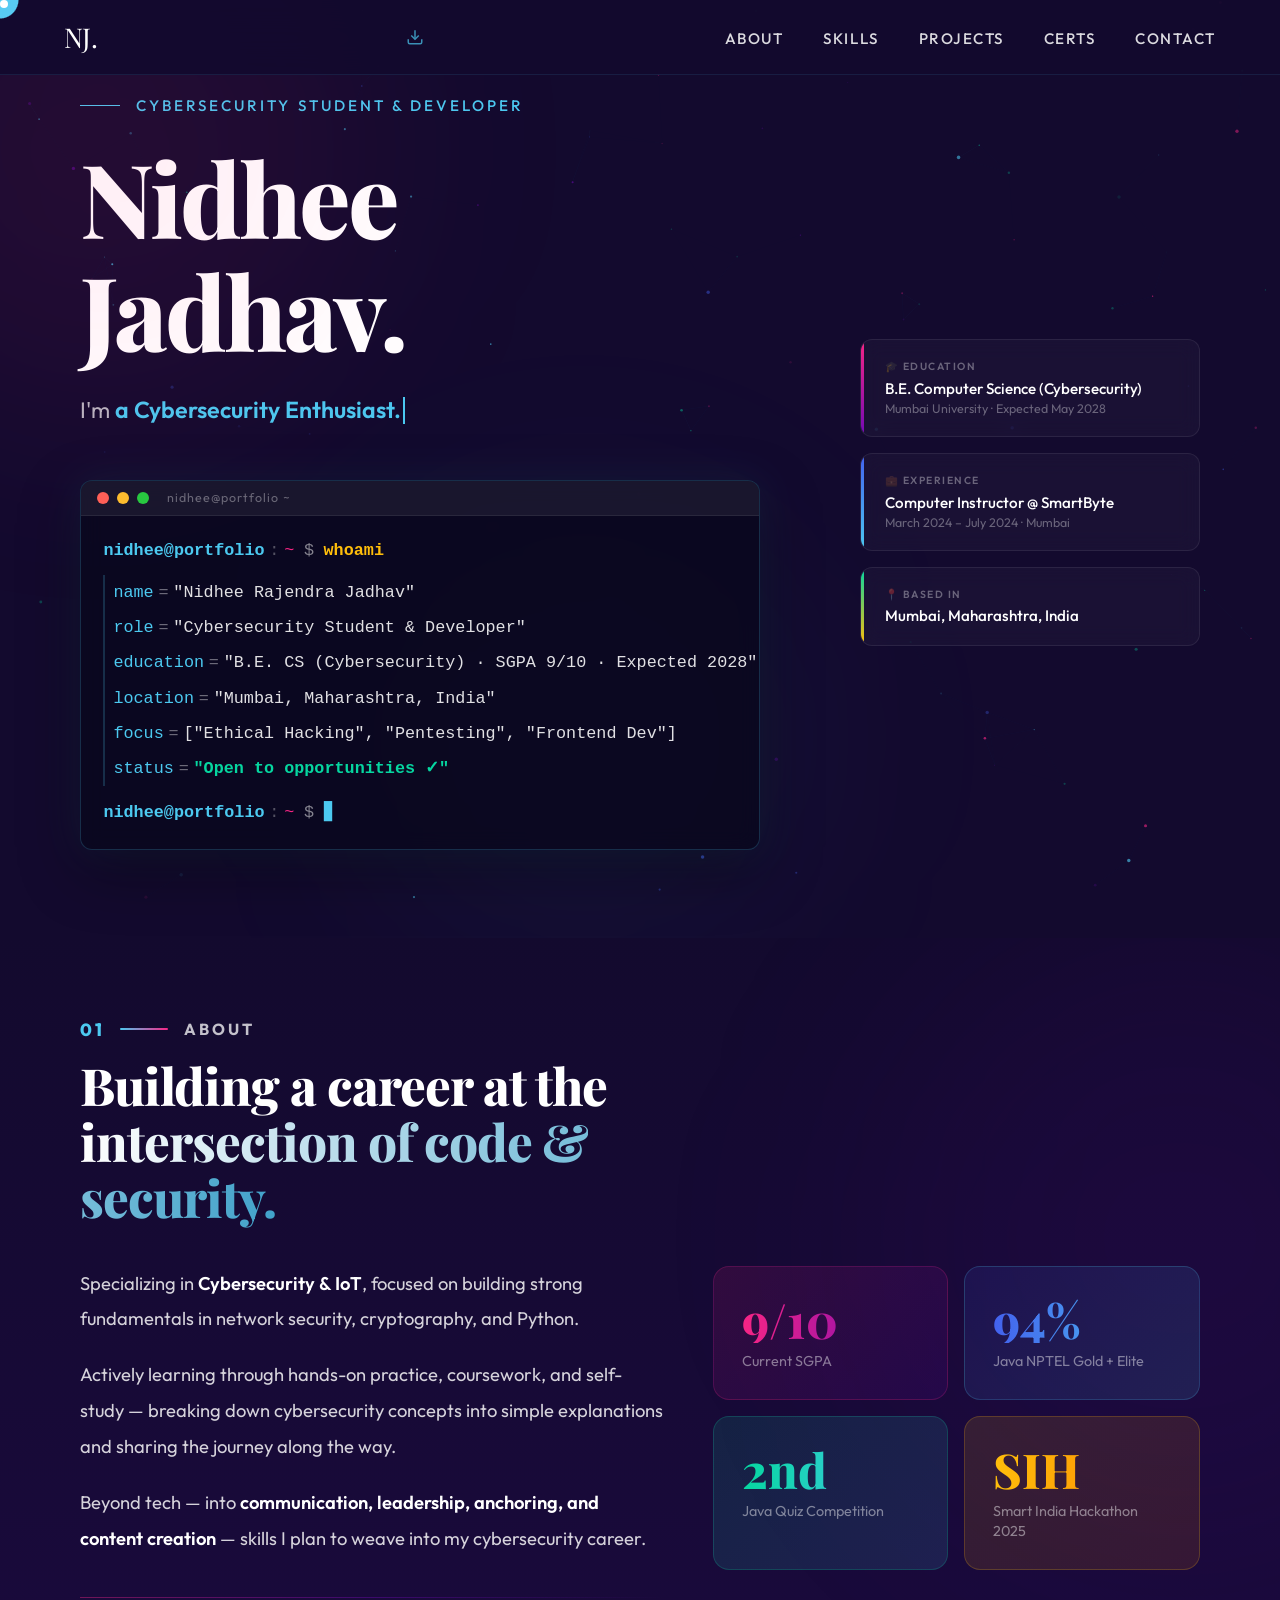
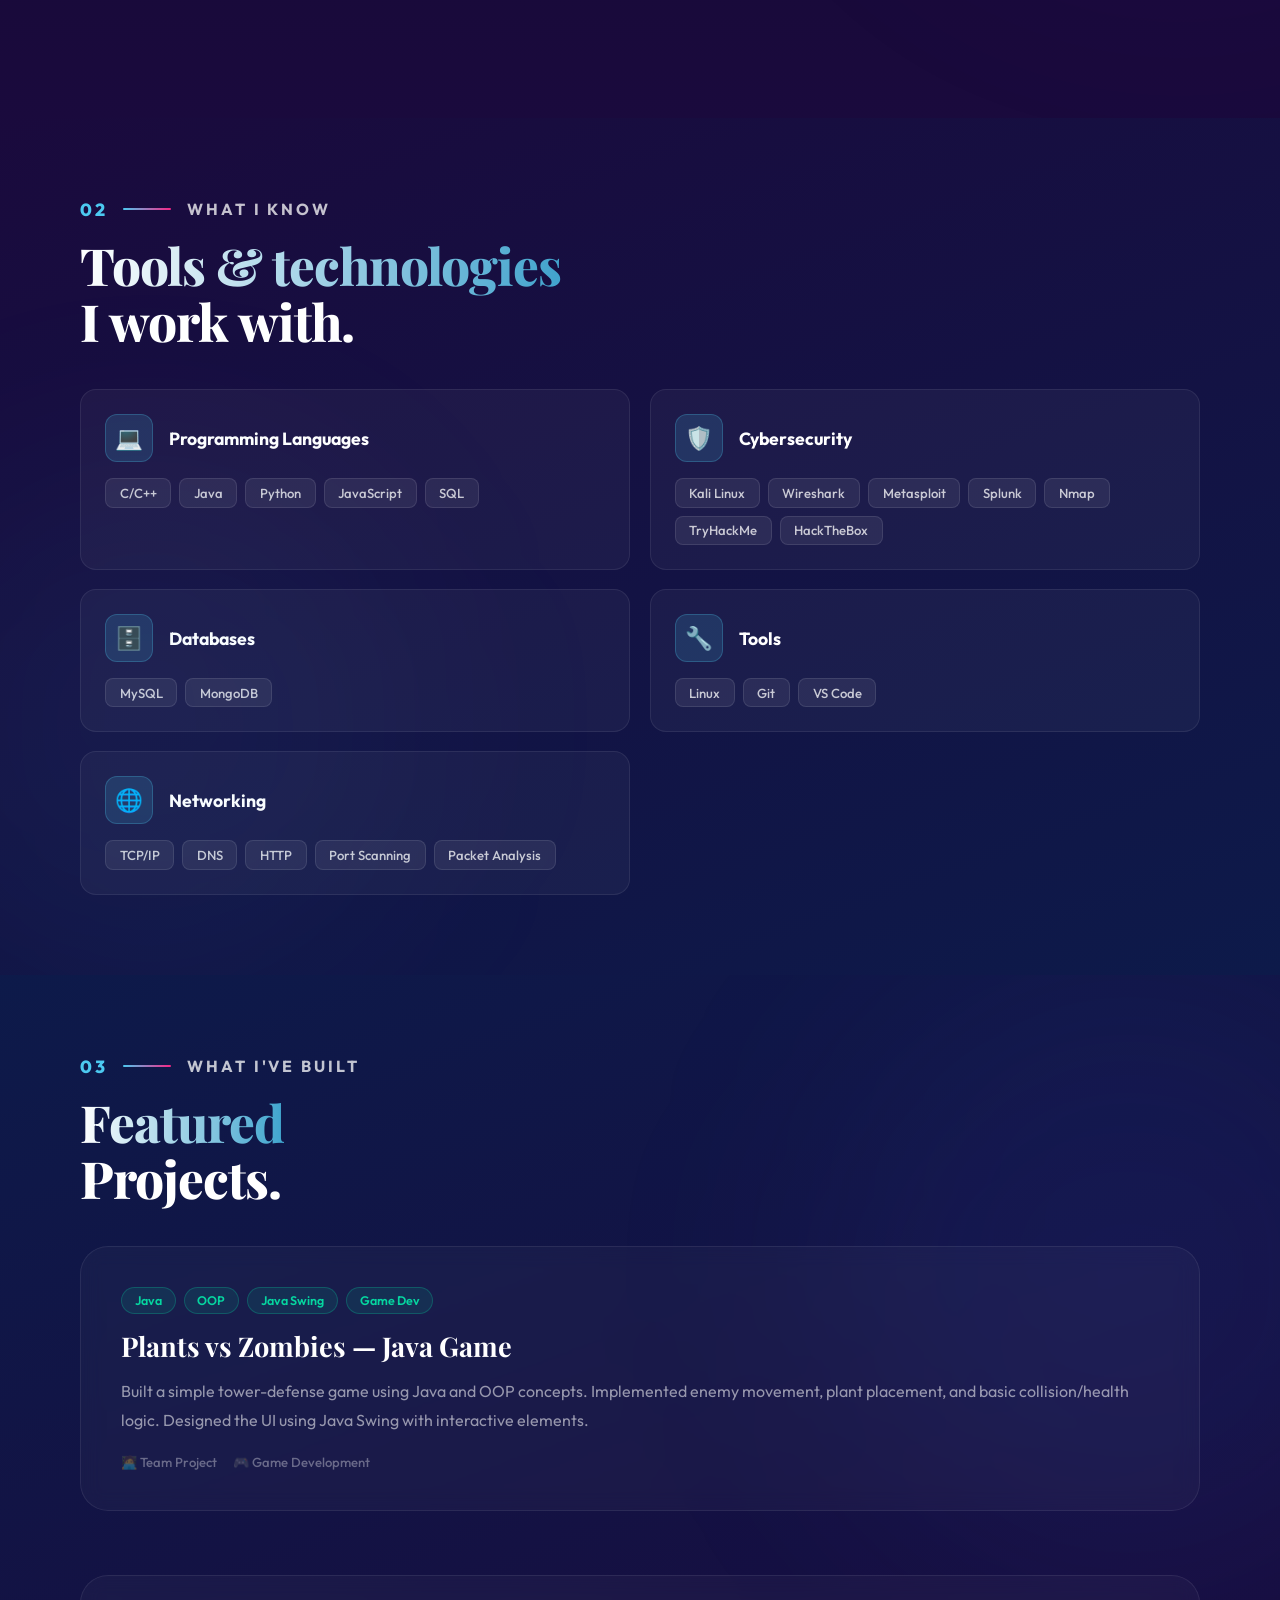
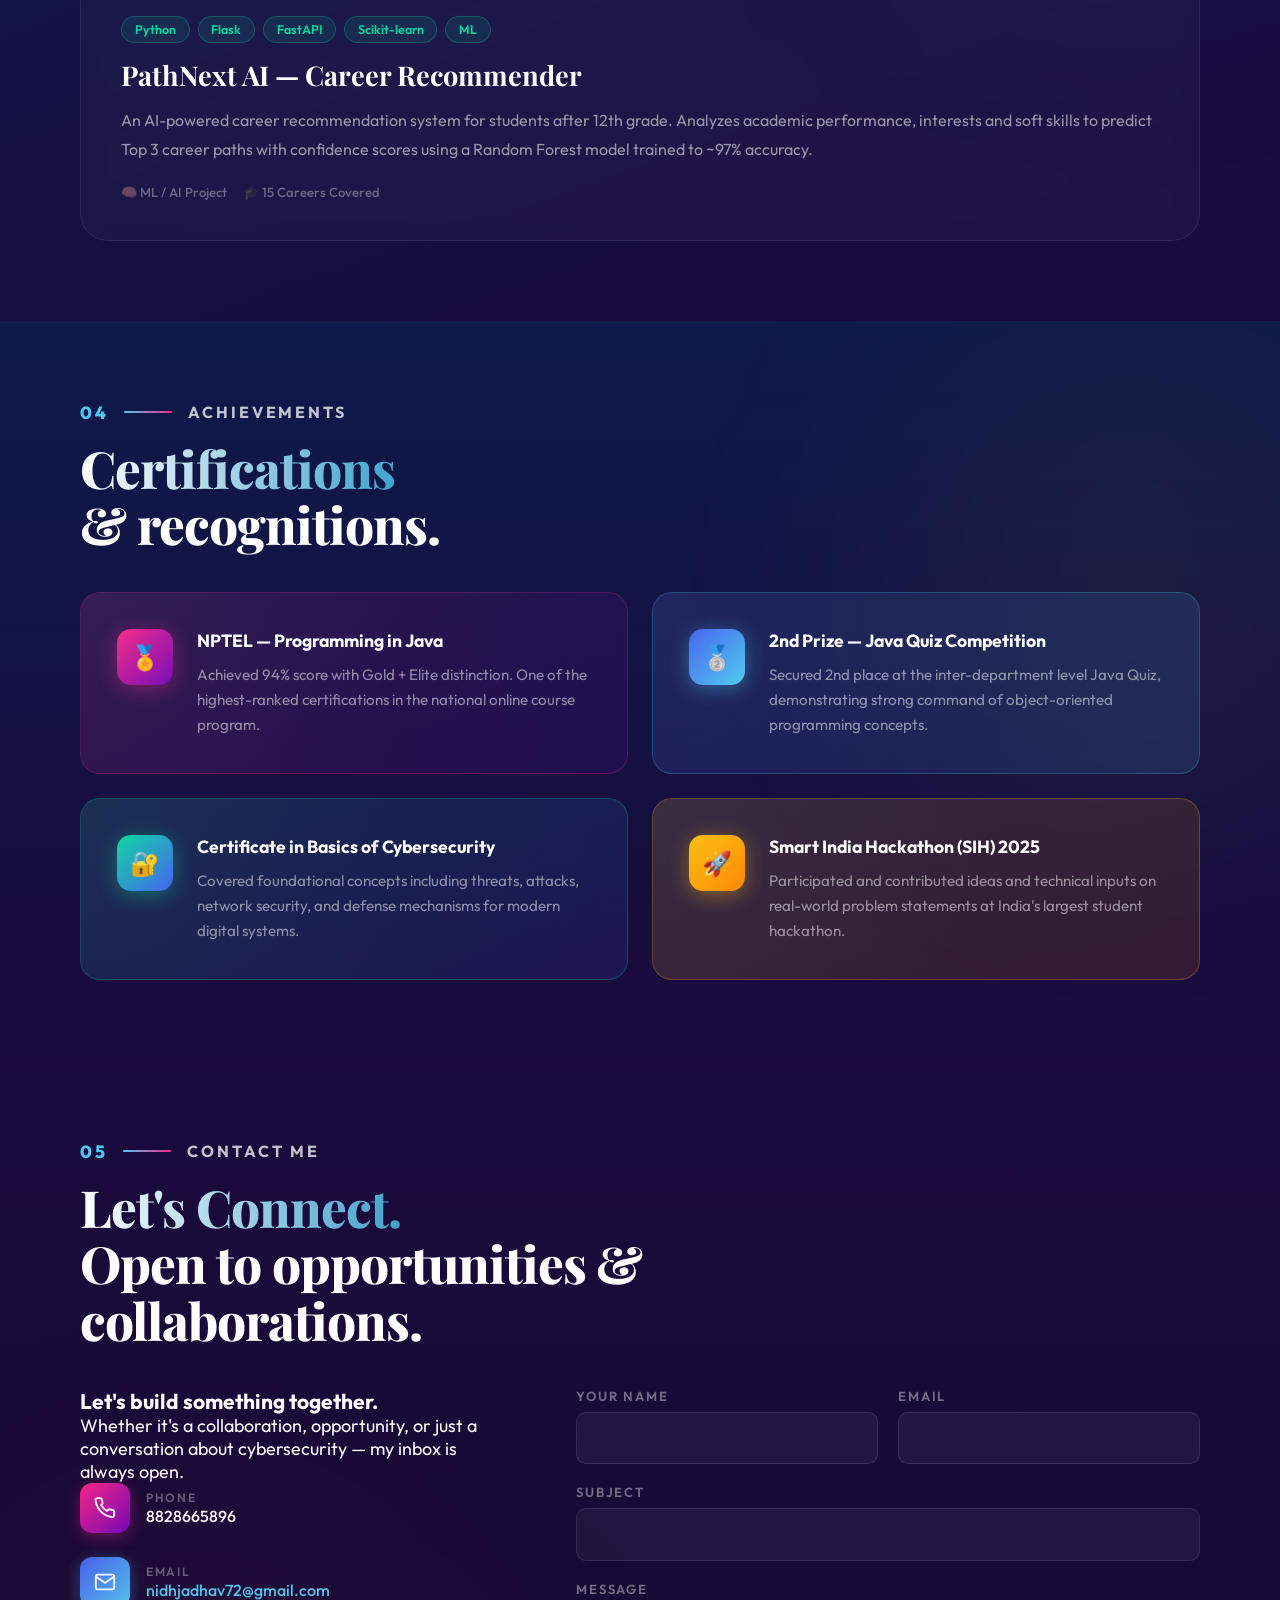
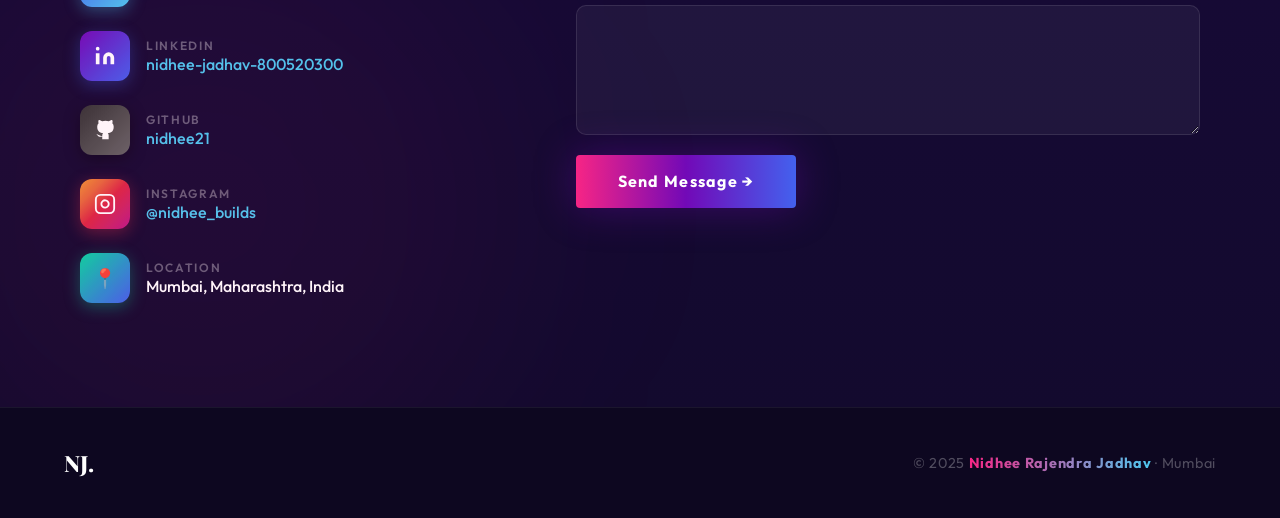
==== commit b59177a1: "updated" ====
--- a/index.html
+++ b/index.html
@@ -163,34 +163,67 @@
     <span class="sec-tag-label">What I Know</span>
   </div>
   <h2 class="sec-title fade-up delay-1"><span class="grad-text">Tools &amp; technologies</span><br>I work with.</h2>
+
   <div class="skills-grid">
+
     <div class="skill-card fade-up delay-1">
-      <span class="sk-icon">💻</span>
-      <div class="sk-name">Programming</div>
+      <div class="sk-header">
+        <div class="sk-icon-box">💻</div>
+        <div class="sk-name">Programming Languages</div>
+      </div>
       <div class="skill-pills">
         <span class="pill">C/C++</span>
         <span class="pill">Java</span>
         <span class="pill">Python</span>
-        <span class="pill">HTML</span>
-        <span class="pill">CSS</span>
+        <span class="pill">JavaScript</span>
         <span class="pill">SQL</span>
       </div>
     </div>
+
     <div class="skill-card fade-up delay-2">
-      <span class="sk-icon">🛡️</span>
-      <div class="sk-name">Security Tools</div>
+      <div class="sk-header">
+        <div class="sk-icon-box">🛡️</div>
+        <div class="sk-name">Cybersecurity</div>
+      </div>
       <div class="skill-pills">
         <span class="pill">Kali Linux</span>
-        <span class="pill">Nmap</span>
+        <span class="pill">Wireshark</span>
         <span class="pill">Metasploit</span>
         <span class="pill">Splunk</span>
+        <span class="pill">Nmap</span>
         <span class="pill">TryHackMe</span>
         <span class="pill">HackTheBox</span>
       </div>
     </div>
+
     <div class="skill-card fade-up delay-3">
-      <span class="sk-icon">🌐</span>
-      <div class="sk-name">Networking</div>
+      <div class="sk-header">
+        <div class="sk-icon-box">🗄️</div>
+        <div class="sk-name">Databases</div>
+      </div>
+      <div class="skill-pills">
+        <span class="pill">MySQL</span>
+        <span class="pill">MongoDB</span>
+      </div>
+    </div>
+
+    <div class="skill-card fade-up delay-1">
+      <div class="sk-header">
+        <div class="sk-icon-box">🔧</div>
+        <div class="sk-name">Tools</div>
+      </div>
+      <div class="skill-pills">
+        <span class="pill">Linux</span>
+        <span class="pill">Git</span>
+        <span class="pill">VS Code</span>
+      </div>
+    </div>
+
+    <div class="skill-card fade-up delay-2">
+      <div class="sk-header">
+        <div class="sk-icon-box">🌐</div>
+        <div class="sk-name">Networking</div>
+      </div>
       <div class="skill-pills">
         <span class="pill">TCP/IP</span>
         <span class="pill">DNS</span>
@@ -199,6 +232,7 @@
         <span class="pill">Packet Analysis</span>
       </div>
     </div>
+
   </div>
 </section>
 
--- a/css/skills.css
+++ b/css/skills.css
@@ -1,66 +1,84 @@
 /* ============================================
-   skills.css — Skills Section
+   skills.css — Skills Section (new style)
    ============================================ */
 
 #skills { background: linear-gradient(160deg, #1a0a3d 0%, #0d1a4a 100%); }
 
 .skills-grid {
   display:               grid;
-  grid-template-columns: repeat(3, 1fr);
-  gap:                   1.5rem;
+  grid-template-columns: repeat(2, 1fr);
+  gap:                   1.2rem;
 }
 
 .skill-card {
-  background:  rgba(255,255,255,0.04);
-  border:      1px solid rgba(255,255,255,0.1);
+  background:    rgba(255,255,255,0.04);
+  border:        1px solid rgba(255,255,255,0.08);
   border-radius: 16px;
-  padding:     2.25rem;
-  position:    relative;
-  overflow:    hidden;
-  transition:  transform 0.3s, border-color 0.3s, box-shadow 0.3s;
+  padding:       1.5rem;
+  display:       flex;
+  flex-direction: column;
+  gap:           1rem;
+  transition:    transform 0.3s, box-shadow 0.3s;
 }
-.skill-card:hover { transform: translateY(-8px); }
+.skill-card:hover { transform: translateY(-4px); box-shadow: 0 10px 40px rgba(76,201,240,0.1); }
 
-/* Coloured top border per card */
-.skill-card::before      { content:''; position:absolute; top:0; left:0; right:0; height:2px; }
-.skill-card:nth-child(1)::before { background: linear-gradient(90deg, var(--pink), var(--violet)); }
-.skill-card:nth-child(2)::before { background: linear-gradient(90deg, var(--yellow), var(--orange)); }
-.skill-card:nth-child(3)::before { background: linear-gradient(90deg, var(--teal), #00b4d8); }
+/* Remove coloured top border */
+.skill-card::before { display: none; }
 
-.skill-card:nth-child(1):hover { border-color:rgba(247,37,133,0.3); box-shadow:0 20px 60px rgba(247,37,133,0.1),inset 0 0 40px rgba(247,37,133,0.03); }
-.skill-card:nth-child(2):hover { border-color:rgba(255,190,11,0.3);  box-shadow:0 20px 60px rgba(255,190,11,0.1), inset 0 0 40px rgba(255,190,11,0.03); }
-.skill-card:nth-child(3):hover { border-color:rgba(6,214,160,0.3);   box-shadow:0 20px 60px rgba(6,214,160,0.1),  inset 0 0 40px rgba(6,214,160,0.03); }
+/* Icon + title row */
+.sk-header {
+  display:     flex;
+  align-items: center;
+  gap:         1rem;
+}
 
-.sk-icon { font-size: 2.4rem; margin-bottom: 1.25rem; display: block; }
+.sk-icon-box {
+  width:          48px;
+  height:         48px;
+  border-radius:  12px;
+  background:     rgba(76,201,240,0.15);
+  border:         1px solid rgba(76,201,240,0.25);
+  display:        flex;
+  align-items:    center;
+  justify-content:center;
+  font-size:      1.4rem;
+  flex-shrink:    0;
+}
 
 .sk-name {
-  font-family:    var(--display);
-  font-size:      1rem;
+  font-family:    var(--sans);
+  font-size:      1.1rem;
   font-weight:    700;
-  letter-spacing: 0.05em;
-  text-transform: uppercase;
-  margin-bottom:  1.5rem;
+  letter-spacing: 0;
+  text-transform: none;
+  color:          var(--white);
+  -webkit-text-fill-color: var(--white);
+  background:     none;
+  margin-bottom:  0;
 }
-.skill-card:nth-child(1) .sk-name { background:linear-gradient(90deg,var(--pink),var(--violet));   -webkit-background-clip:text; -webkit-text-fill-color:transparent; background-clip:text; }
-.skill-card:nth-child(2) .sk-name { background:linear-gradient(90deg,var(--yellow),var(--orange)); -webkit-background-clip:text; -webkit-text-fill-color:transparent; background-clip:text; }
-.skill-card:nth-child(3) .sk-name { background:linear-gradient(90deg,var(--teal),#00b4d8);         -webkit-background-clip:text; -webkit-text-fill-color:transparent; background-clip:text; }
 
-/* Skill pills */
+/* Pills */
 .skill-pills { display: flex; flex-wrap: wrap; gap: 0.5rem; }
 
 .pill {
-  font-size:     0.9rem;
+  font-size:     0.82rem;
   font-weight:   500;
-  padding:       0.4rem 1rem;
-  border-radius: 50px;
-  transition:    all 0.25s;
+  padding:       0.35rem 0.85rem;
+  border-radius: 8px;
+  background:    rgba(255,255,255,0.07);
+  color:         rgba(255,255,255,0.75);
+  border:        1px solid rgba(255,255,255,0.1);
+  transition:    all 0.2s;
   cursor:        default;
 }
+.pill:hover {
+  background: rgba(76,201,240,0.15);
+  color:      var(--cyan);
+  border-color: rgba(76,201,240,0.3);
+}
 
-.skill-card:nth-child(1) .pill { background:rgba(247,37,133,0.1); color:rgba(247,37,133,0.9); border:1px solid rgba(247,37,133,0.2); }
-.skill-card:nth-child(2) .pill { background:rgba(255,190,11,0.1);  color:rgba(255,190,11,0.9);  border:1px solid rgba(255,190,11,0.25); }
-.skill-card:nth-child(3) .pill { background:rgba(6,214,160,0.08);  color:rgba(6,214,160,0.9);   border:1px solid rgba(6,214,160,0.2); }
-
-.skill-card:nth-child(1) .pill:hover { background:linear-gradient(90deg,var(--pink),var(--violet));   color:#fff; border-color:transparent; box-shadow:0 0 16px rgba(247,37,133,0.4); }
-.skill-card:nth-child(2) .pill:hover { background:linear-gradient(90deg,var(--yellow),var(--orange)); color:#fff; border-color:transparent; box-shadow:0 0 16px rgba(255,190,11,0.4); }
-.skill-card:nth-child(3) .pill:hover { background:linear-gradient(90deg,var(--teal),#00b4d8);         color:#fff; border-color:transparent; box-shadow:0 0 16px rgba(6,214,160,0.4); }
+/* Mobile */
+@media(max-width:600px){
+  .skills-grid { grid-template-columns: 1fr; }
+  .skill-card  { padding: 1.2rem; }
+}
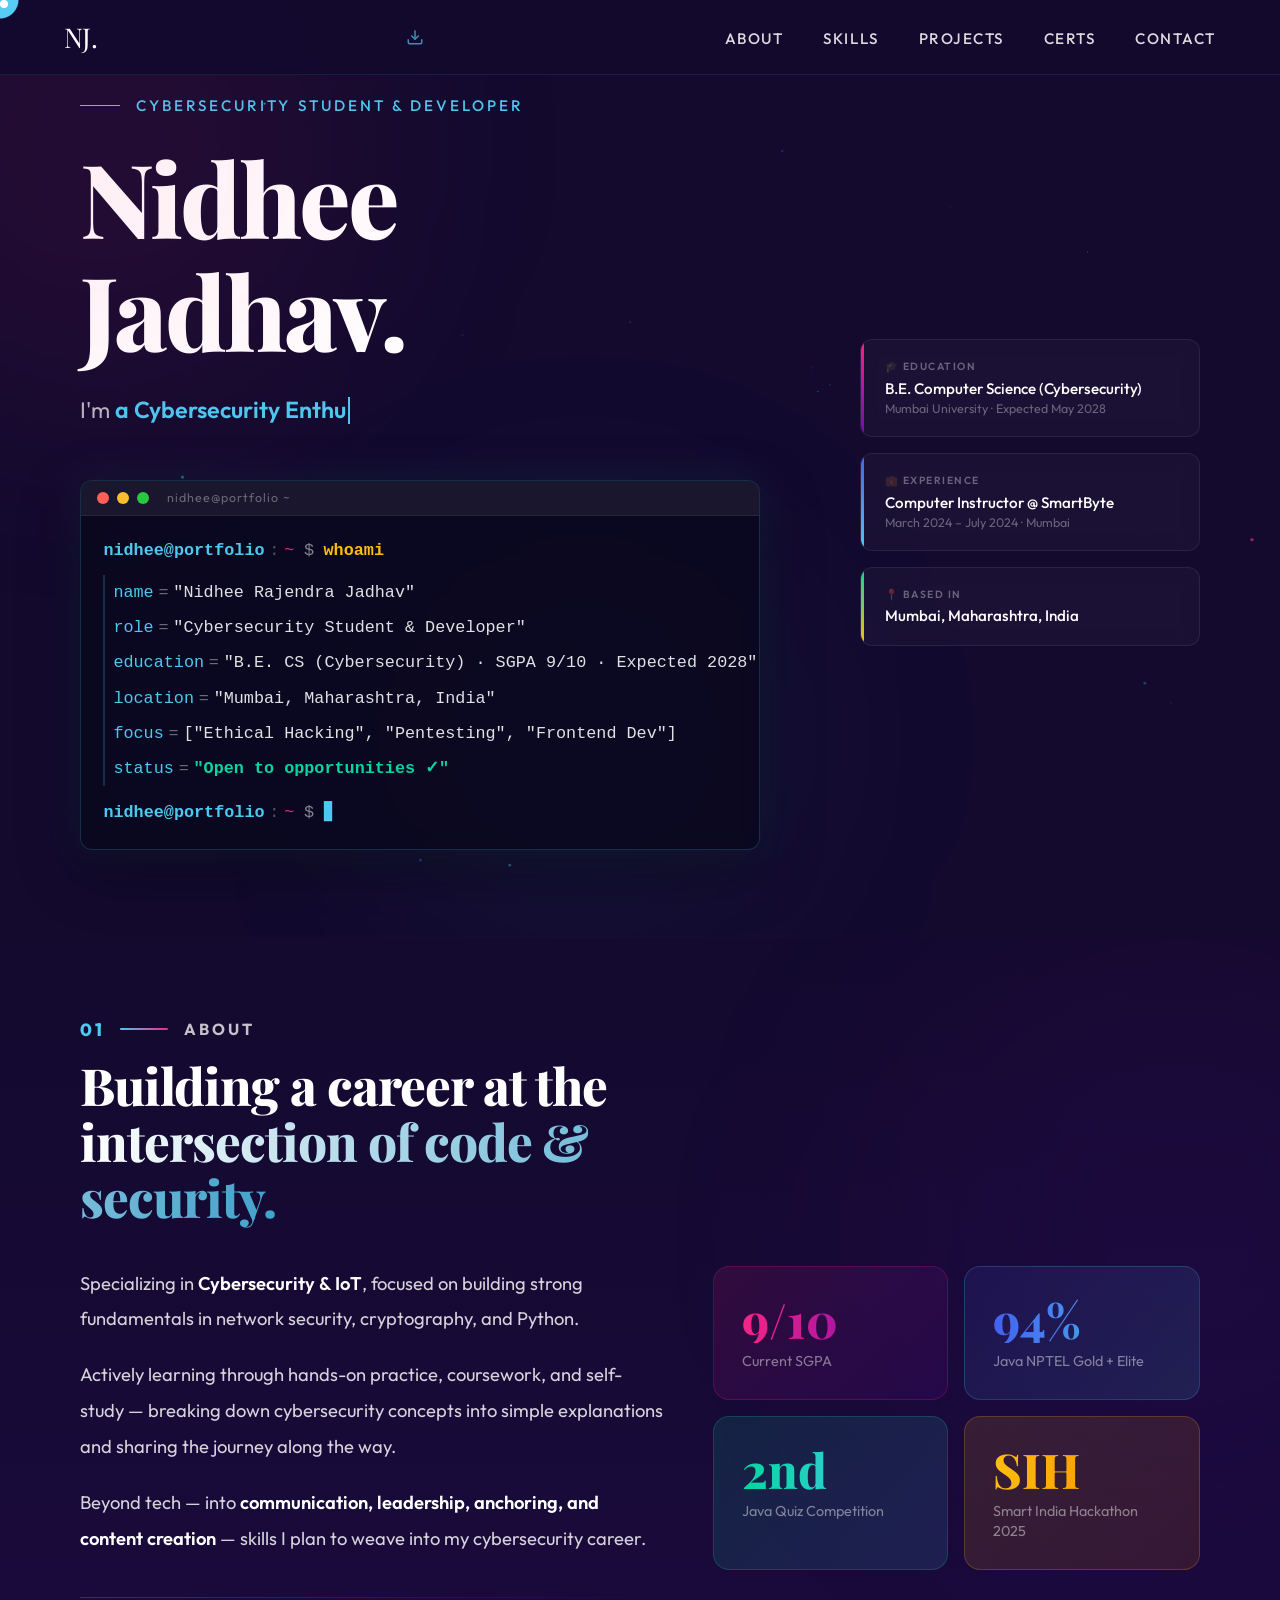
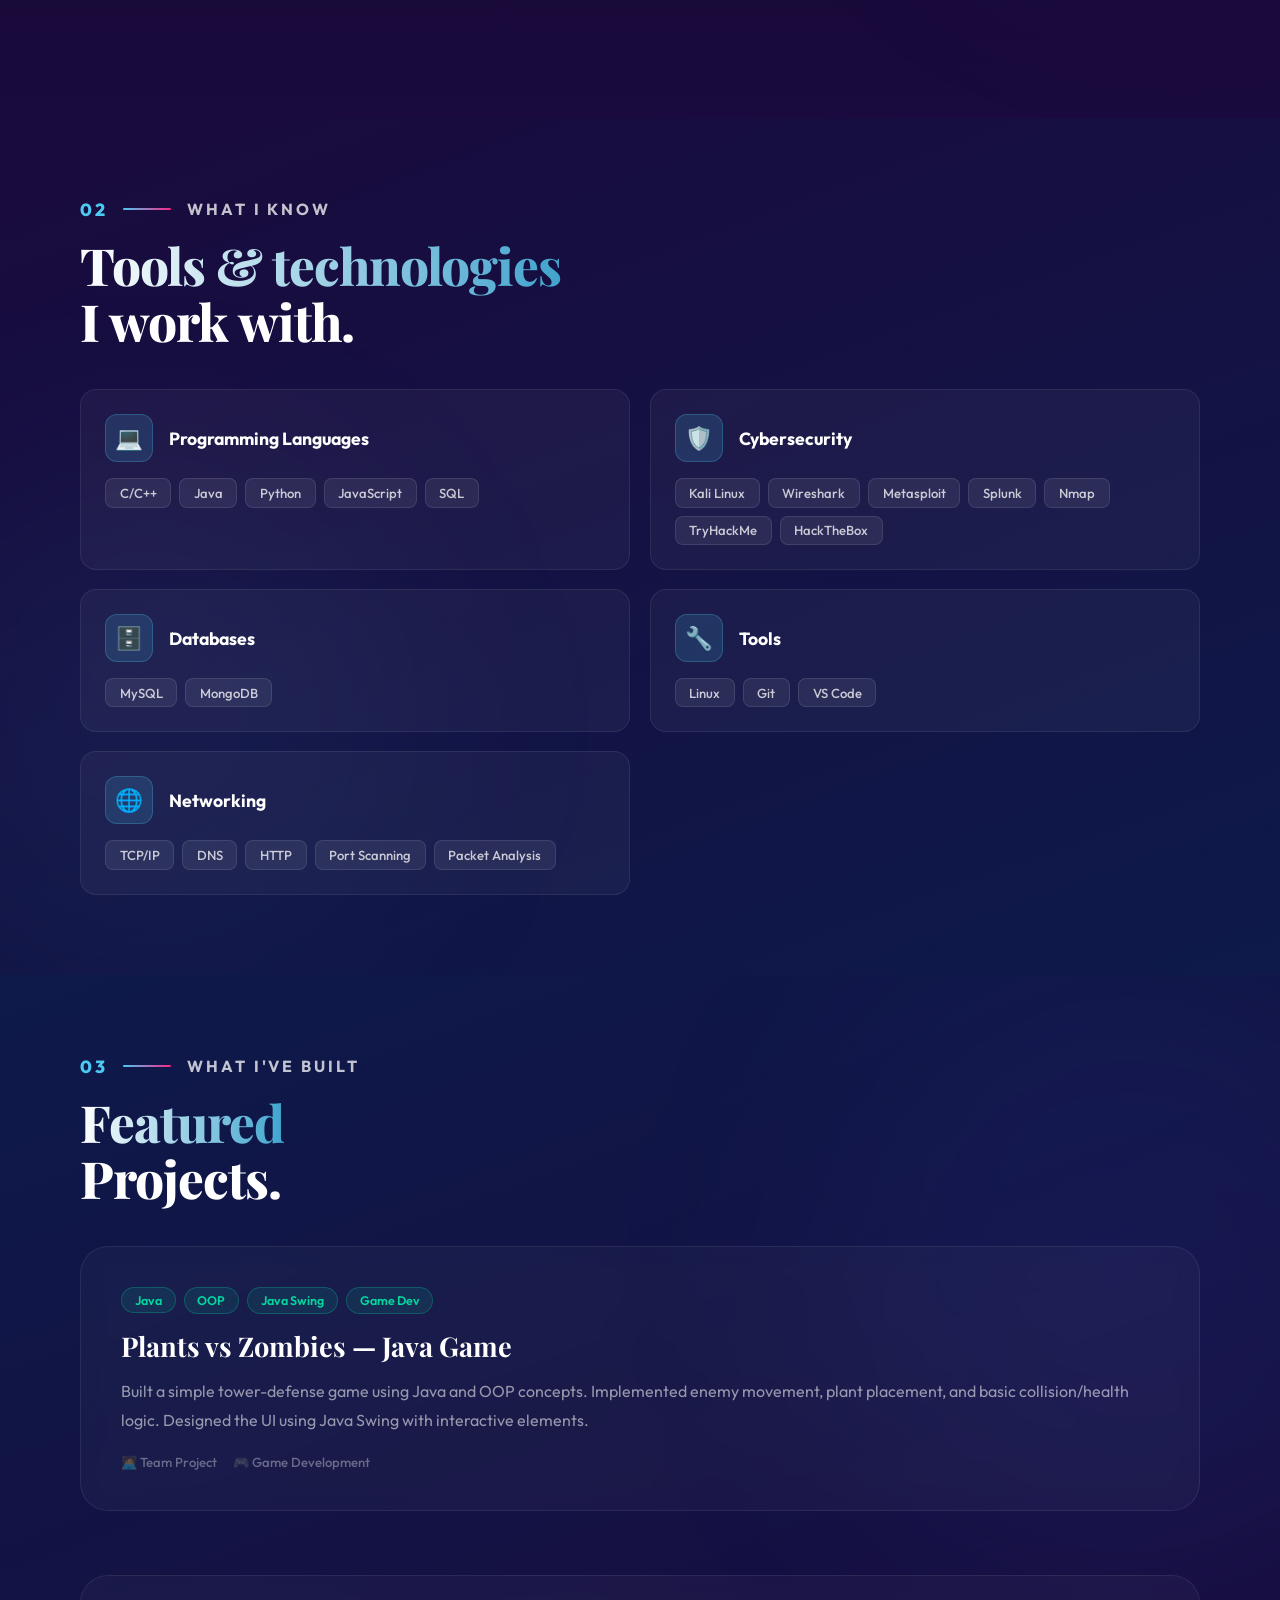
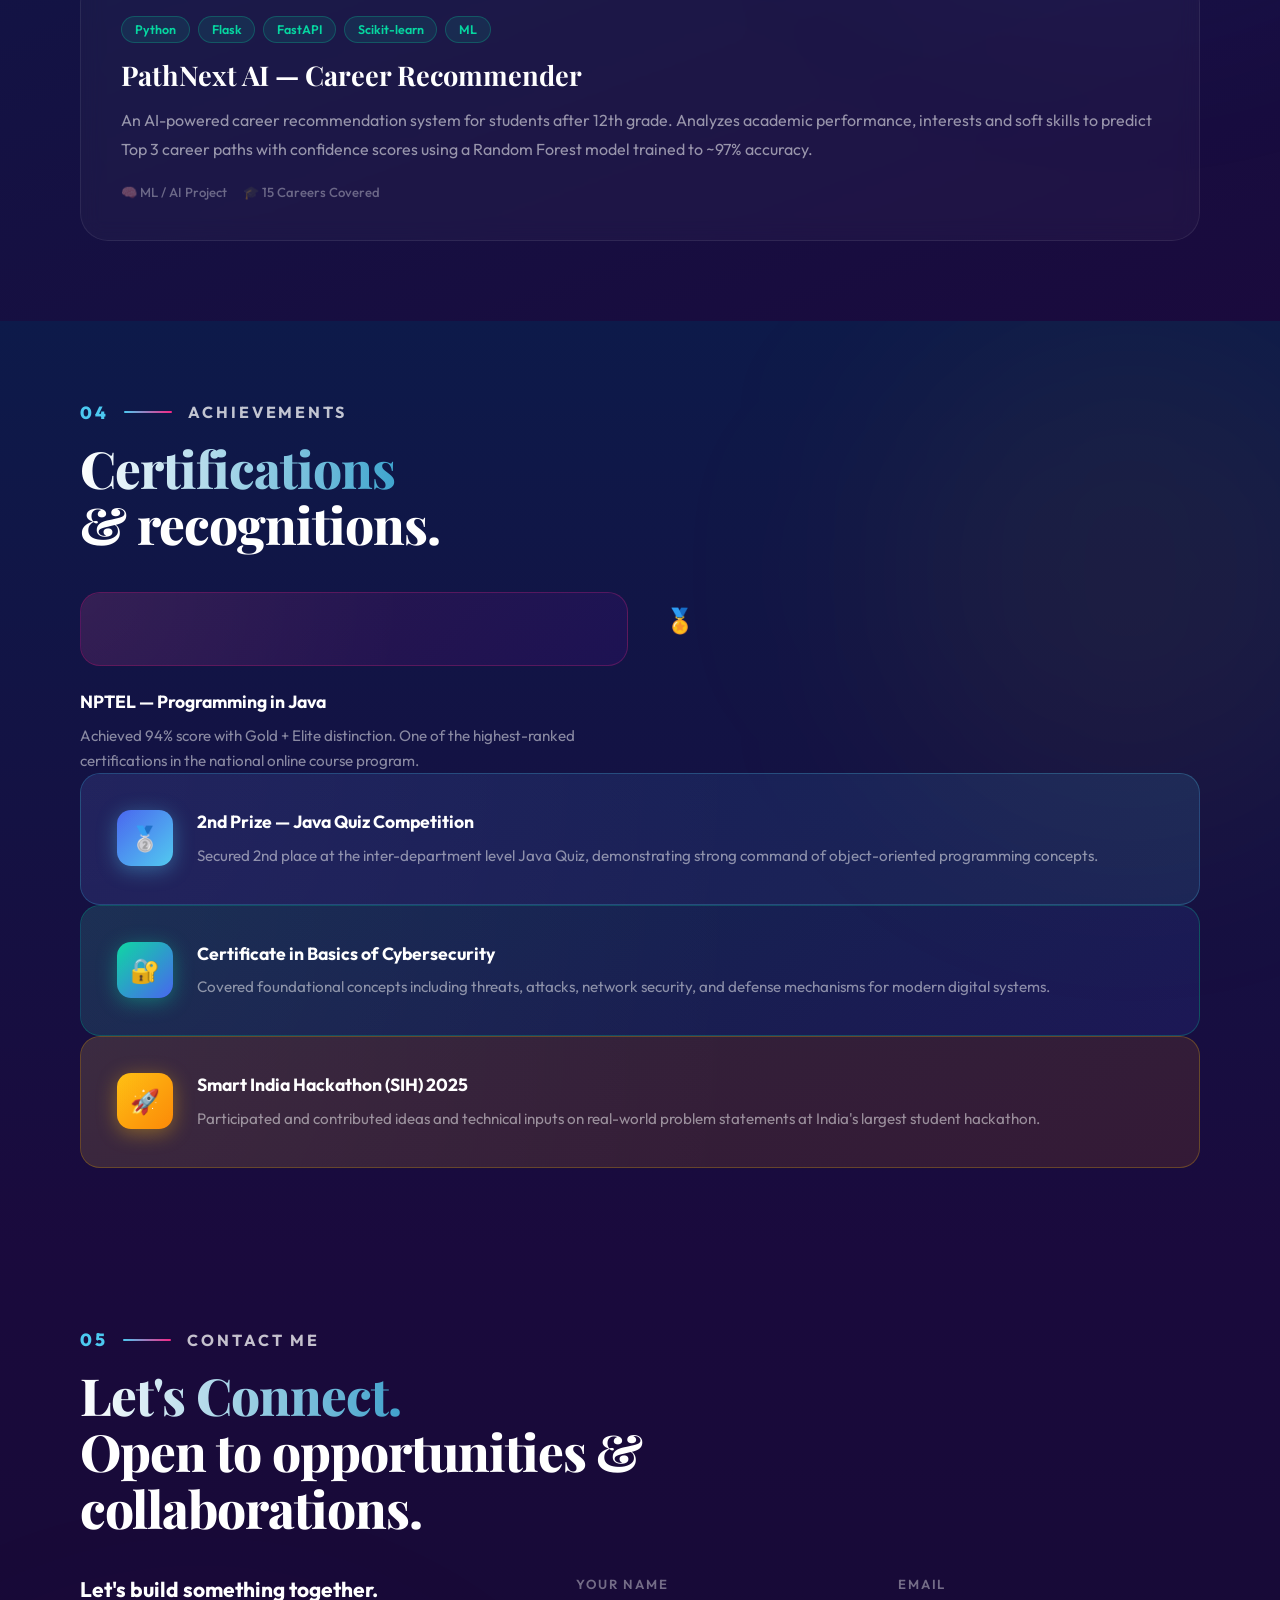
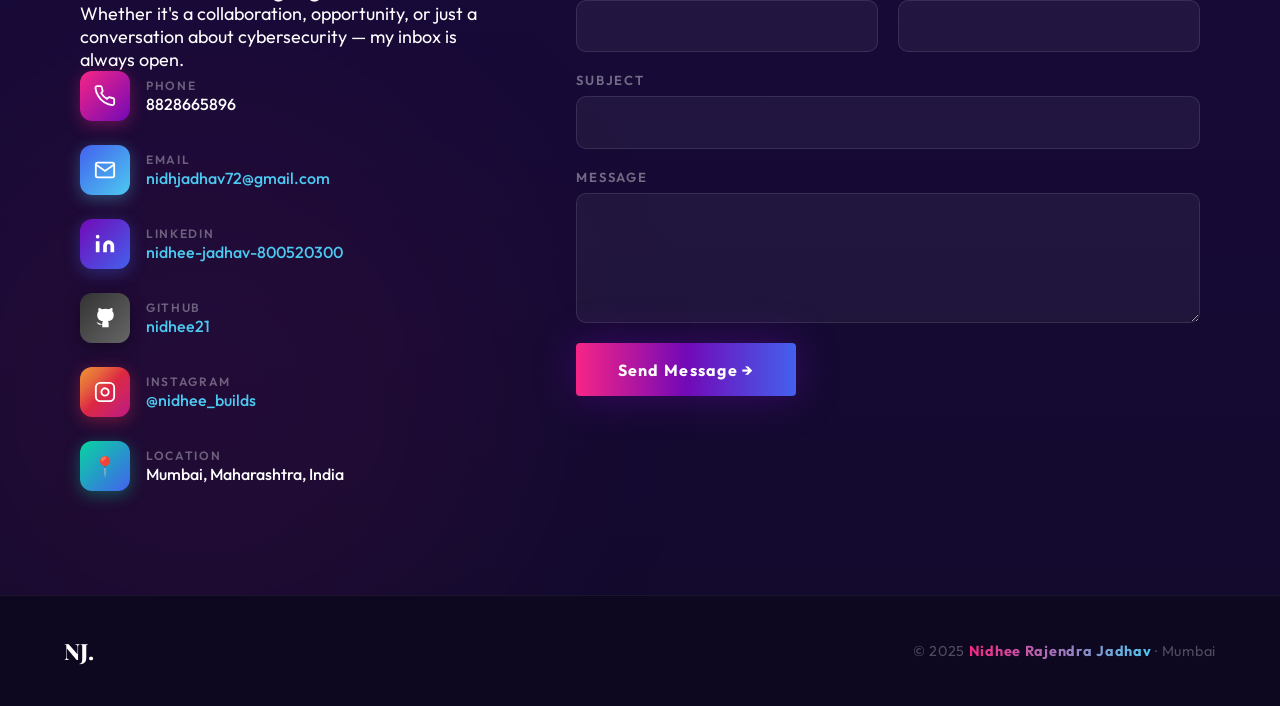
==== commit bd1dec94: "added slide animations to cards" ====
--- a/index.html
+++ b/index.html
@@ -166,7 +166,7 @@
 
   <div class="skills-grid">
 
-    <div class="skill-card fade-up delay-1">
+    <div class="skill-card fade-up slide-left delay-1">
       <div class="sk-header">
         <div class="sk-icon-box">💻</div>
         <div class="sk-name">Programming Languages</div>
@@ -180,7 +180,7 @@
       </div>
     </div>
 
-    <div class="skill-card fade-up delay-2">
+    <div class="skill-card fade-up slide-right delay-2">
       <div class="sk-header">
         <div class="sk-icon-box">🛡️</div>
         <div class="sk-name">Cybersecurity</div>
@@ -196,7 +196,7 @@
       </div>
     </div>
 
-    <div class="skill-card fade-up delay-3">
+    <div class="skill-card fade-up slide-left delay-3">
       <div class="sk-header">
         <div class="sk-icon-box">🗄️</div>
         <div class="sk-name">Databases</div>
@@ -207,7 +207,7 @@
       </div>
     </div>
 
-    <div class="skill-card fade-up delay-1">
+    <div class="skill-card fade-up slide-right delay-1">
       <div class="sk-header">
         <div class="sk-icon-box">🔧</div>
         <div class="sk-name">Tools</div>
@@ -219,7 +219,7 @@
       </div>
     </div>
 
-    <div class="skill-card fade-up delay-2">
+    <div class="skill-card fade-up slide-left delay-2">
       <div class="sk-header">
         <div class="sk-icon-box">🌐</div>
         <div class="sk-name">Networking</div>
@@ -248,7 +248,7 @@
   <div class="projects-grid">
 
     <!-- Project 1: Plants vs Zombies -->
-    <div class="proj-card fade-up delay-1">
+    <div class="proj-card fade-up slide-right delay-2">
       <div class="proj-info">
         <div class="proj-tags">
           <span class="ptag ptag-green">Java</span>
@@ -266,7 +266,7 @@
     </div>
 
     <!-- Project 2: PathNext AI -->
-    <div class="proj-card fade-up delay-2">
+    <div class="proj-card fade-up slide-left delay-1">
       <div class="proj-info">
         <div class="proj-tags">
           <span class="ptag ptag-green">Python</span>
@@ -296,28 +296,28 @@
   </div>
   <h2 class="sec-title fade-up delay-1"><span class="grad-text">Certifications</span><br>&amp; recognitions.</h2>
   <div class="cert-grid">
-    <div class="cert-card cc1 fade-up delay-1">
+    <div class="cert-card cc1 fade-up slide-left delay-1"></div>
       <div class="cert-icon-wrap">🏅</div>
       <div>
         <div class="cert-body-title">NPTEL — Programming in Java</div>
         <div class="cert-body-desc">Achieved 94% score with Gold + Elite distinction. One of the highest-ranked certifications in the national online course program.</div>
       </div>
     </div>
-    <div class="cert-card cc2 fade-up delay-2">
+    <div class="cert-card cc2 fade-up slide-right delay-2">
       <div class="cert-icon-wrap">🥈</div>
       <div>
         <div class="cert-body-title">2nd Prize — Java Quiz Competition</div>
         <div class="cert-body-desc">Secured 2nd place at the inter-department level Java Quiz, demonstrating strong command of object-oriented programming concepts.</div>
       </div>
     </div>
-    <div class="cert-card cc3 fade-up delay-1">
+    <div class="cert-card cc3 fade-up slide-left delay-1">
       <div class="cert-icon-wrap">🔐</div>
       <div>
         <div class="cert-body-title">Certificate in Basics of Cybersecurity</div>
         <div class="cert-body-desc">Covered foundational concepts including threats, attacks, network security, and defense mechanisms for modern digital systems.</div>
       </div>
     </div>
-    <div class="cert-card cc4 fade-up delay-2">
+    <div class="cert-card cc4 fade-up slide-right delay-2">
       <div class="cert-icon-wrap">🚀</div>
       <div>
         <div class="cert-body-title">Smart India Hackathon (SIH) 2025</div>
--- a/css/base.css
+++ b/css/base.css
@@ -90,13 +90,44 @@
   z-index:        0;
 }
 
-/* Fade-up animation (always visible, observer adds .visible) */
-.fade-up         { opacity: 1; transform: none; }
-.fade-up.visible { opacity: 1; transform: none; }
-.delay-1 {} .delay-2 {} .delay-3 {}
 
 /* Touch device: restore cursor */
 @media (hover: none), (pointer: coarse) {
   html, body, * { cursor: auto !important; }
   .cursor-blob, .cursor-dot { display: none !important; }
 }
+
+/* ── SCROLL SLIDE IN ANIMATIONS ── */
+.fade-up {
+  opacity: 0;
+  transform: translateY(40px);
+  transition: opacity 0.7s ease, transform 0.7s ease;
+}
+.fade-up.visible {
+  opacity: 1;
+  transform: translateY(0);
+}
+
+.slide-left {
+  opacity: 0;
+  transform: translateX(-60px);
+  transition: opacity 0.7s ease, transform 0.7s ease;
+}
+.slide-left.visible {
+  opacity: 1;
+  transform: translateX(0);
+}
+
+.slide-right {
+  opacity: 0;
+  transform: translateX(60px);
+  transition: opacity 0.7s ease, transform 0.7s ease;
+}
+.slide-right.visible {
+  opacity: 1;
+  transform: translateX(0);
+}
+
+.delay-1 { transition-delay: 0.15s; }
+.delay-2 { transition-delay: 0.3s; }
+.delay-3 { transition-delay: 0.45s; }
--- a/css/skills.css
+++ b/css/skills.css
@@ -81,4 +81,13 @@
 @media(max-width:600px){
   .skills-grid { grid-template-columns: 1fr; }
   .skill-card  { padding: 1.2rem; }
+}
+
+/* ── GLOW PULSE on hover ── */
+@keyframes glowPulse {
+  0%,100% { box-shadow: 0 0 10px rgba(76,201,240,0.2); }
+  50%      { box-shadow: 0 0 30px rgba(76,201,240,0.5), 0 0 60px rgba(76,201,240,0.2); }
+}
+.skill-card:hover {
+  animation: glowPulse 1.5s ease-in-out infinite;
 }
--- a/css/projects.css
+++ b/css/projects.css
@@ -126,3 +126,13 @@
 .proj-desc  { font-size: 1rem; color: rgba(255,255,255,0.55); line-height: 1.8; margin-bottom: 1.25rem; }
 .proj-meta  { display: flex; flex-wrap: wrap; gap: 1rem; }
 .proj-meta-item { font-size: 0.82rem; color: rgba(255,255,255,0.35); font-weight: 500; }
+
+/* ── FLIP on hover ── */
+.proj-card {
+  transition: transform 0.4s ease, box-shadow 0.4s ease;
+  transform-style: preserve-3d;
+}
+.proj-card:hover {
+  transform: perspective(1000px) rotateX(2deg) rotateY(-2deg) translateY(-8px);
+  box-shadow: 0 30px 80px rgba(67,97,238,0.25);
+}
--- a/css/certifications.css
+++ b/css/certifications.css
@@ -58,3 +58,14 @@
 
 .cert-body-title { font-weight: 700; font-size: 1.1rem; color: var(--white); margin-bottom: 0.5rem; line-height: 1.4; }
 .cert-body-desc  { font-size: 0.95rem; color: rgba(255,255,255,0.5); line-height: 1.65; }
+
+/* ── GLOW PULSE on hover ── */
+.cc1:hover { animation: glowPulse 1.5s ease-in-out infinite; }
+.cc2:hover { animation: glowPulse 1.5s ease-in-out infinite; }
+.cc3:hover { animation: glowPulse 1.5s ease-in-out infinite; }
+.cc4:hover { animation: glowPulse 1.5s ease-in-out infinite; }
+
+@keyframes glowPulse {
+  0%,100% { box-shadow: 0 0 10px rgba(76,201,240,0.2); }
+  50%      { box-shadow: 0 0 30px rgba(76,201,240,0.5), 0 0 60px rgba(76,201,240,0.2); }
+}
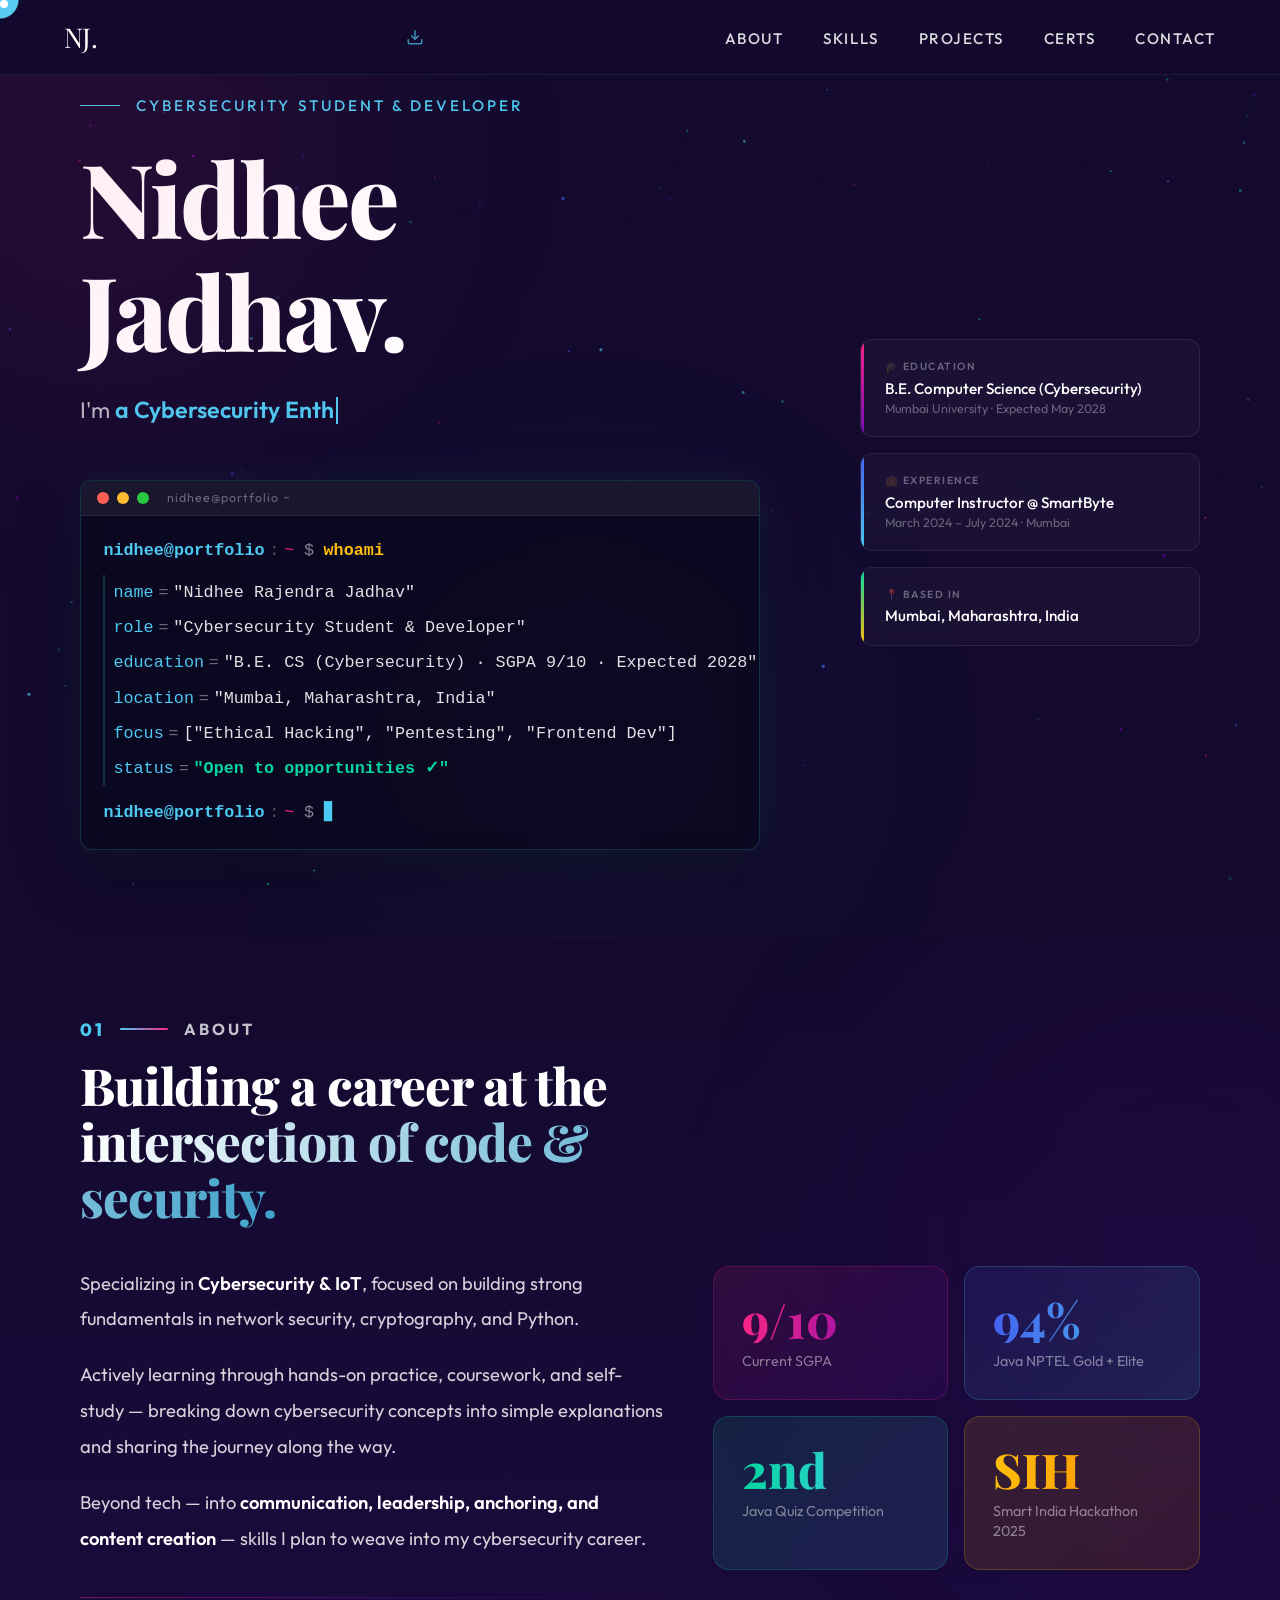
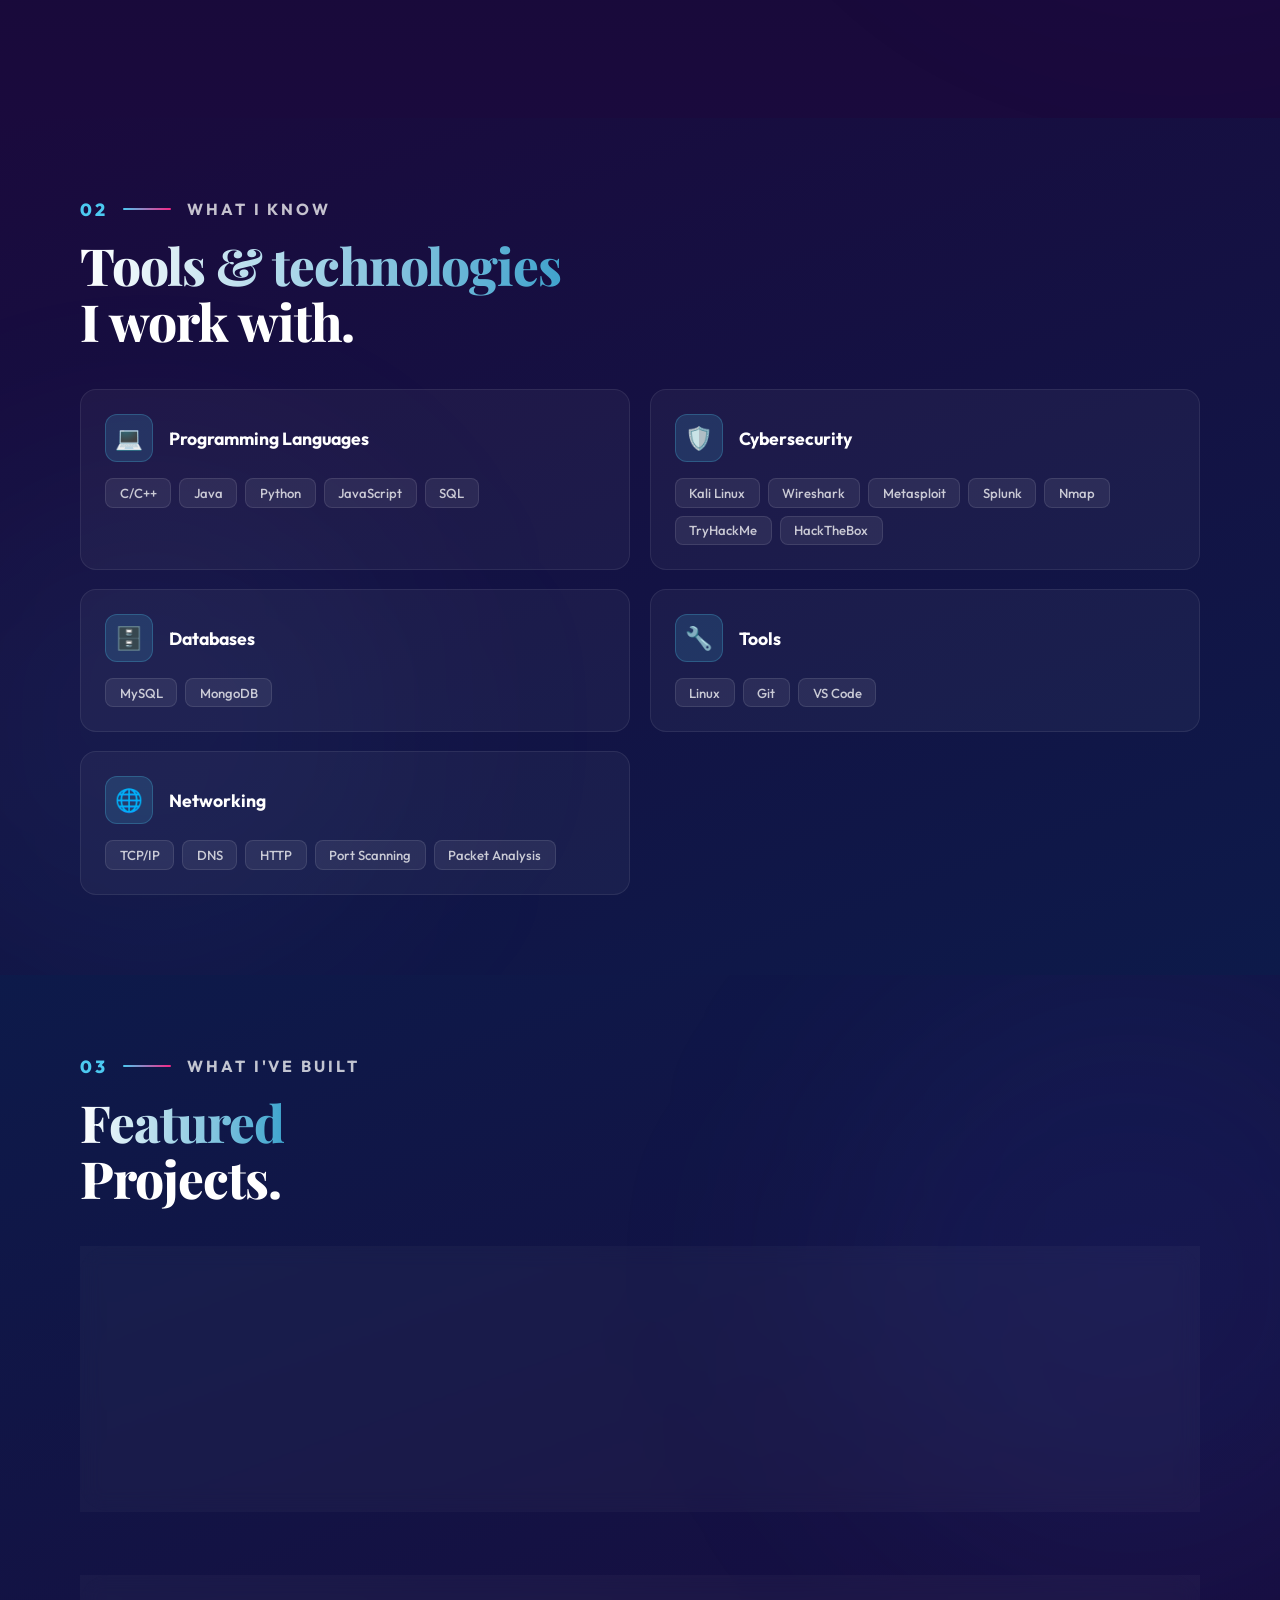
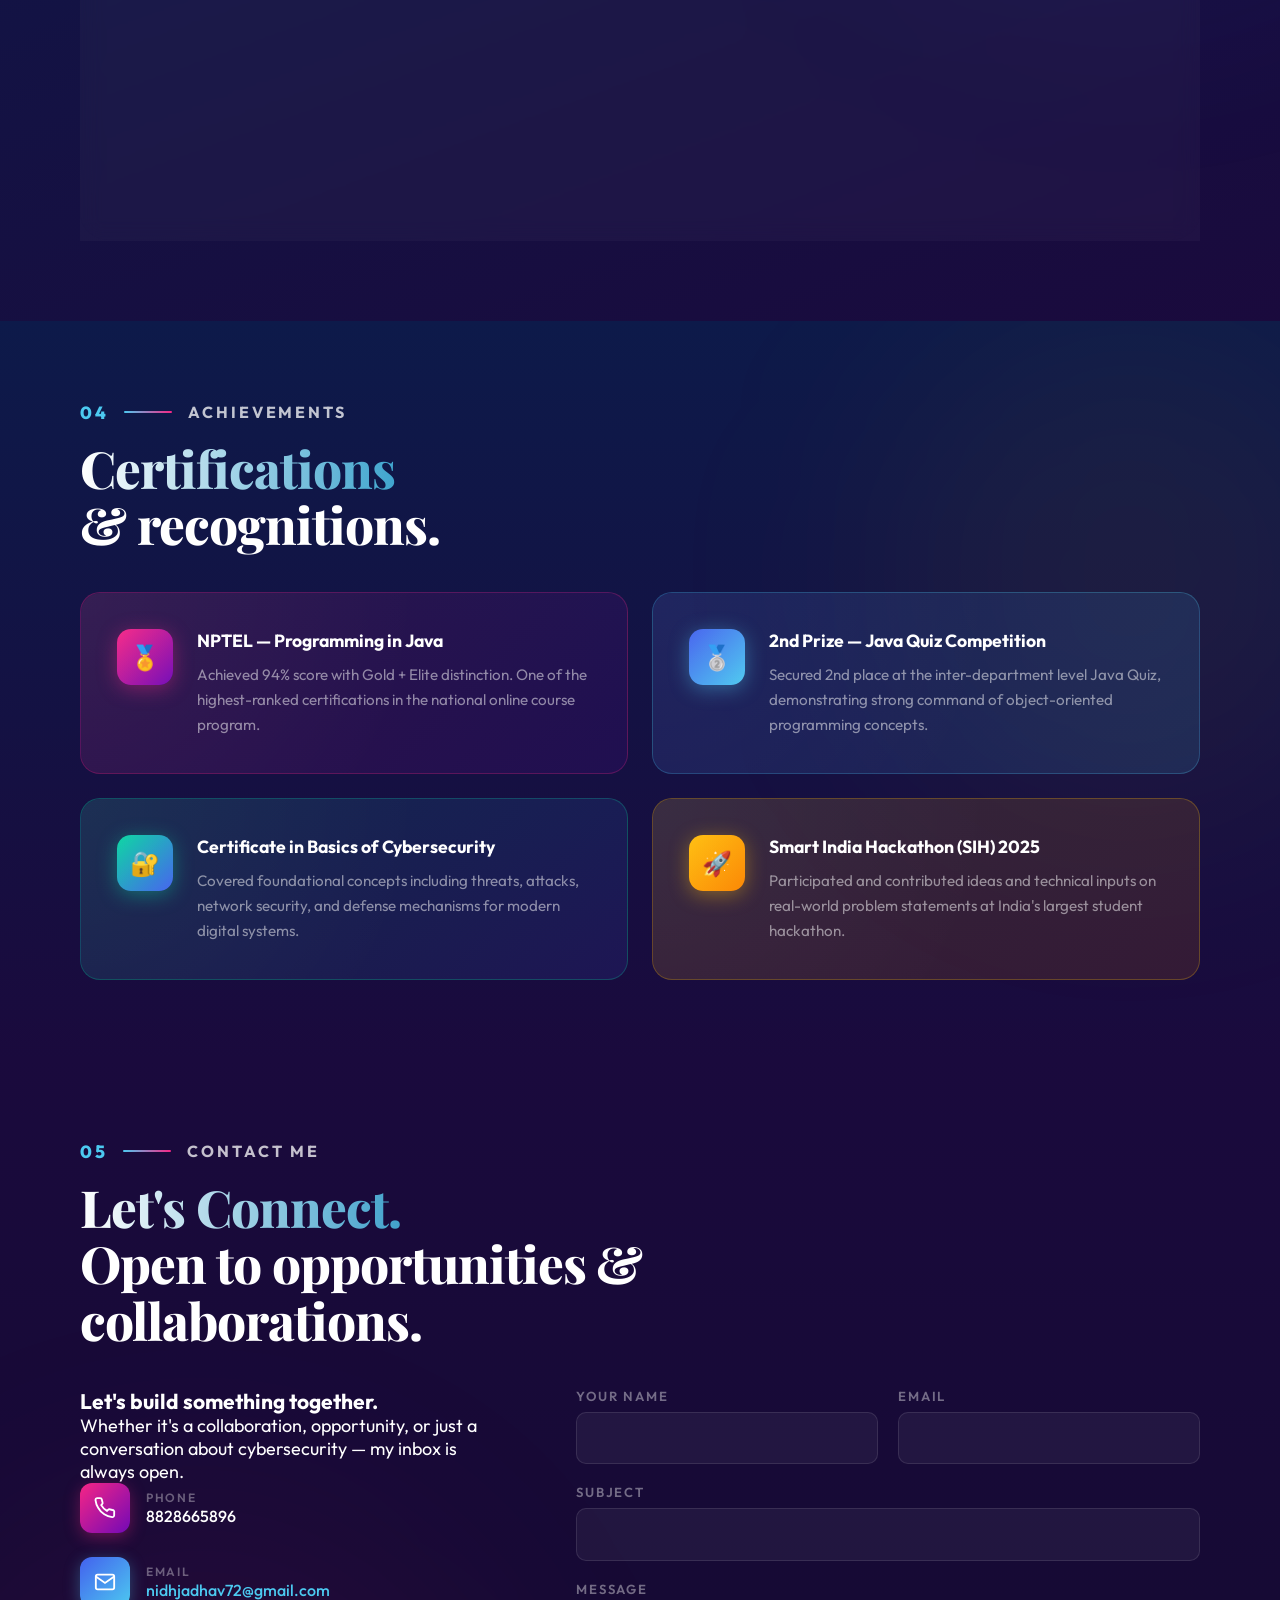
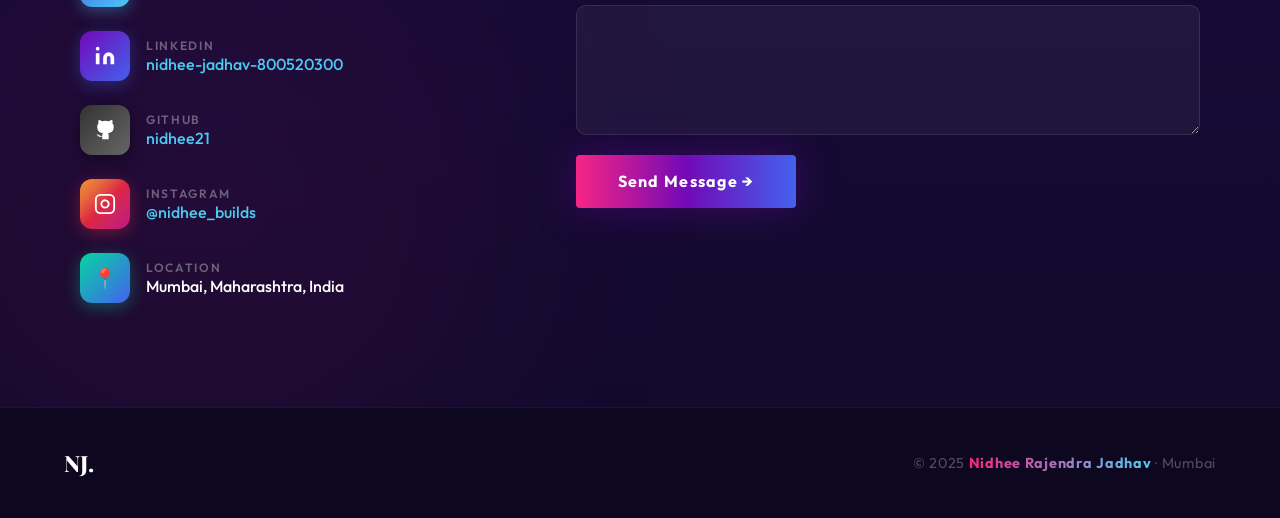
==== commit ea3315a6: "updated" ====
--- a/index.html
+++ b/index.html
@@ -296,7 +296,7 @@
   </div>
   <h2 class="sec-title fade-up delay-1"><span class="grad-text">Certifications</span><br>&amp; recognitions.</h2>
   <div class="cert-grid">
-    <div class="cert-card cc1 fade-up slide-left delay-1"></div>
+    <div class="cert-card cc1 fade-up slide-left delay-1">
       <div class="cert-icon-wrap">🏅</div>
       <div>
         <div class="cert-body-title">NPTEL — Programming in Java</div>
--- a/css/base.css
+++ b/css/base.css
@@ -100,13 +100,37 @@
 /* ── SCROLL SLIDE IN ANIMATIONS ── */
 .fade-up {
   opacity: 0;
-  transform: translateY(40px);
-  transition: opacity 0.7s ease, transform 0.7s ease;
+  transform: translateY(30px);
+  transition: opacity 0.6s ease, transform 0.6s ease;
 }
 .fade-up.visible {
   opacity: 1;
   transform: translateY(0);
 }
+
+.slide-left {
+  opacity: 0;
+  transform: translateX(-40px);
+  transition: opacity 0.6s ease, transform 0.6s ease;
+}
+.slide-left.visible {
+  opacity: 1;
+  transform: translateX(0);
+}
+
+.slide-right {
+  opacity: 0;
+  transform: translateX(40px);
+  transition: opacity 0.6s ease, transform 0.6s ease;
+}
+.slide-right.visible {
+  opacity: 1;
+  transform: translateX(0);
+}
+
+.delay-1 { transition-delay: 0.1s; }
+.delay-2 { transition-delay: 0.2s; }
+.delay-3 { transition-delay: 0.3s; }
 
 .slide-left {
   opacity: 0;
